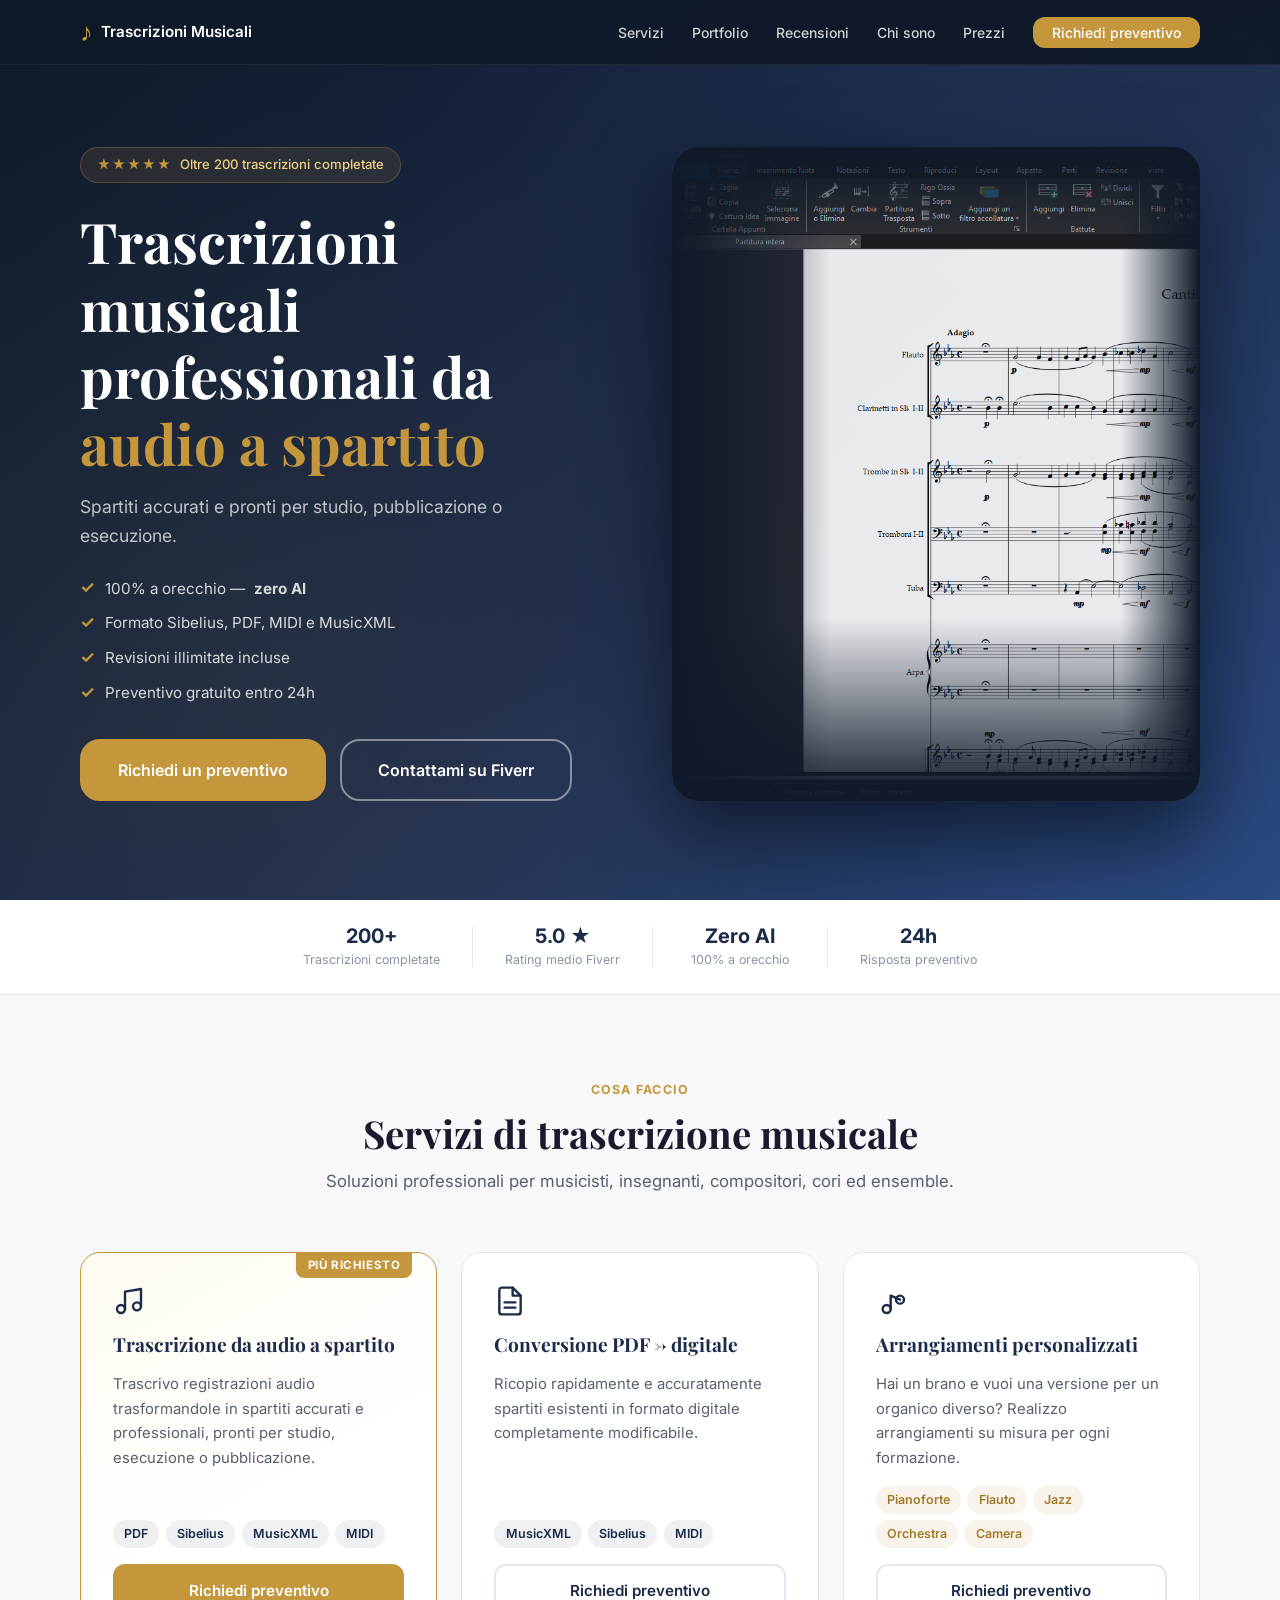
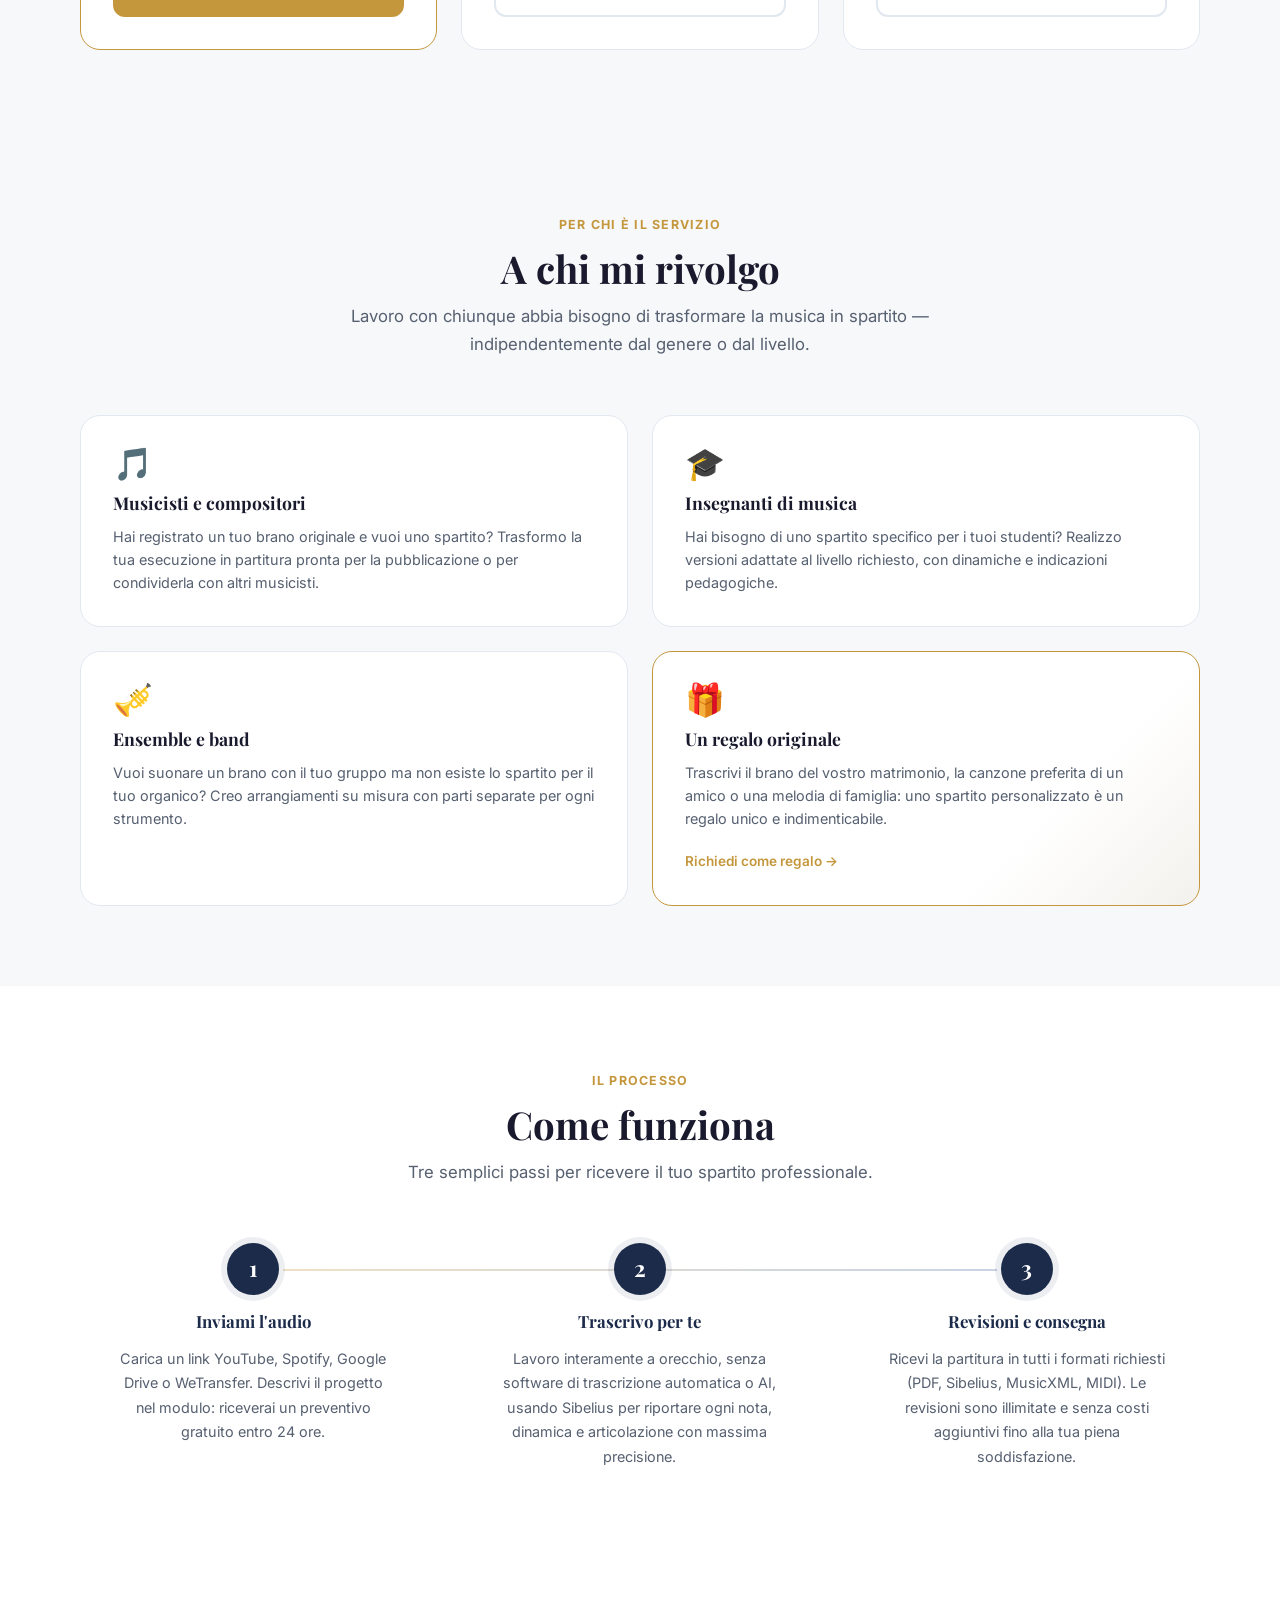
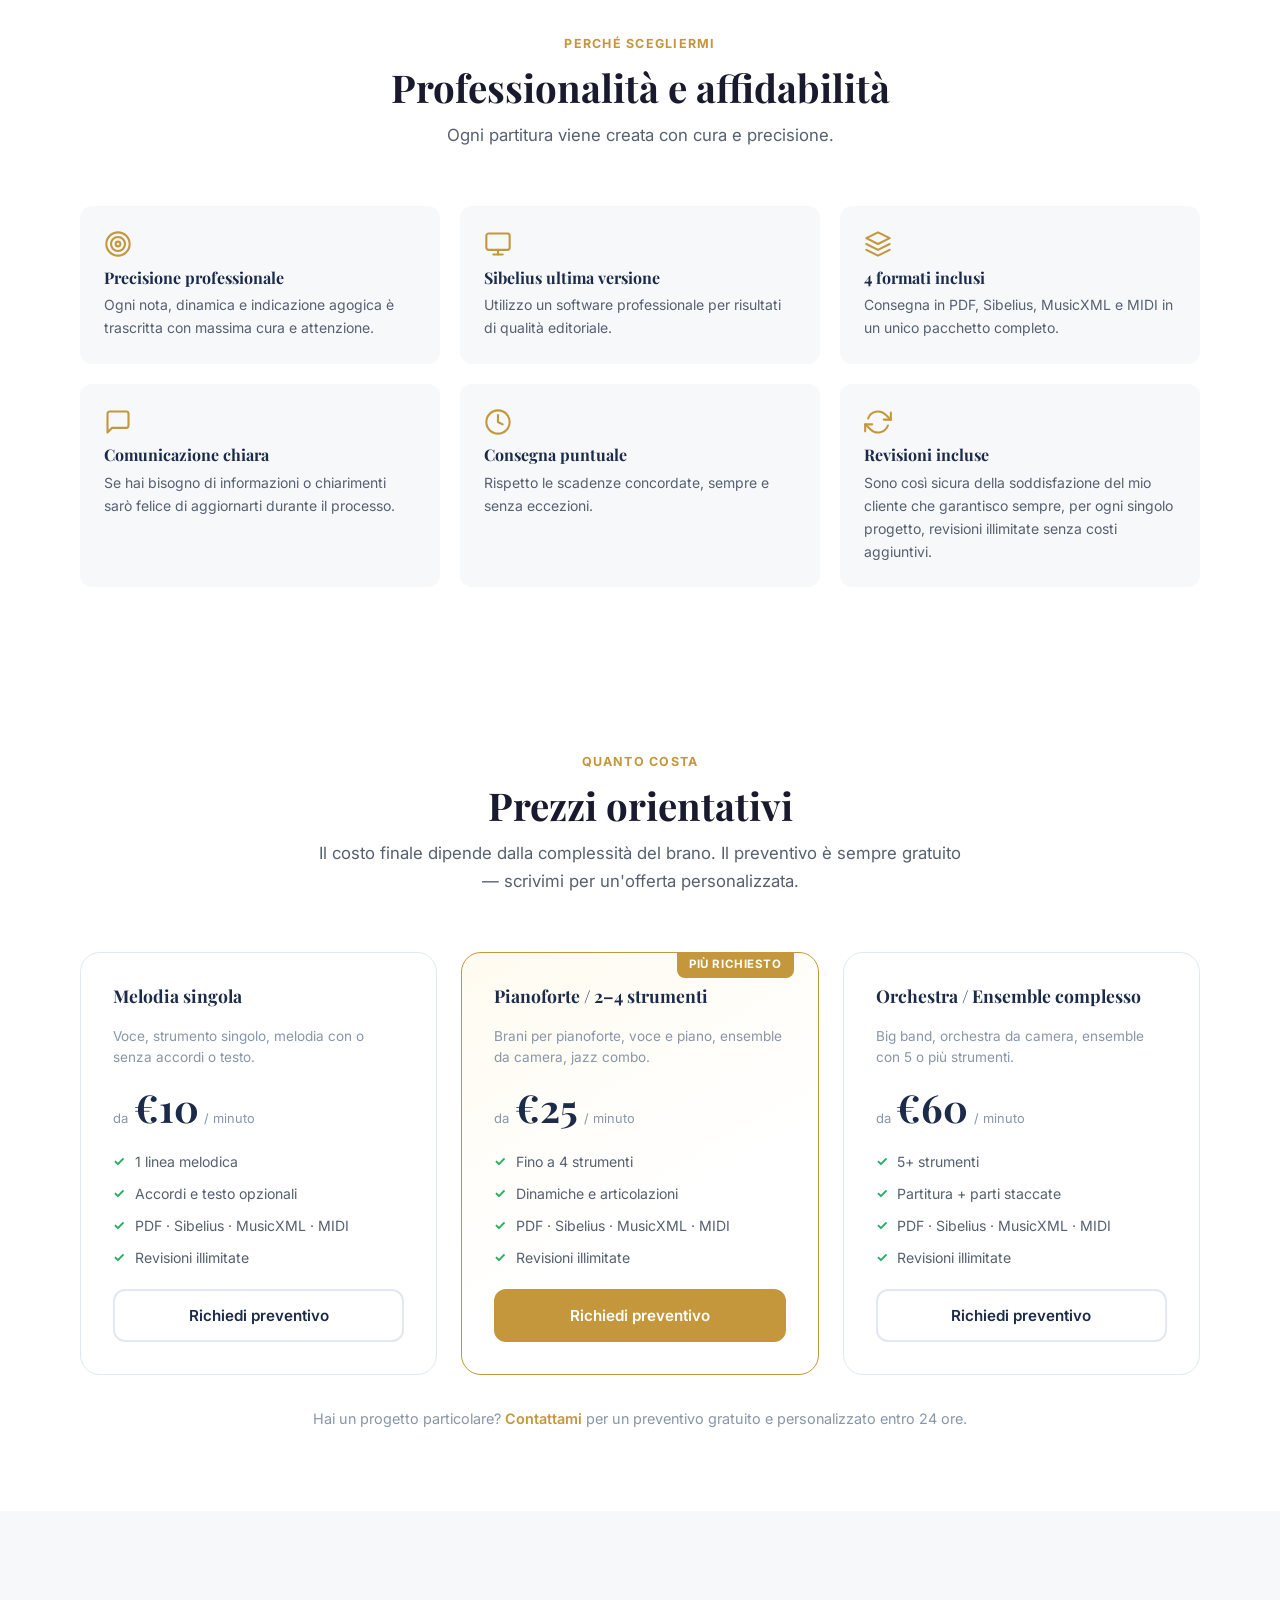
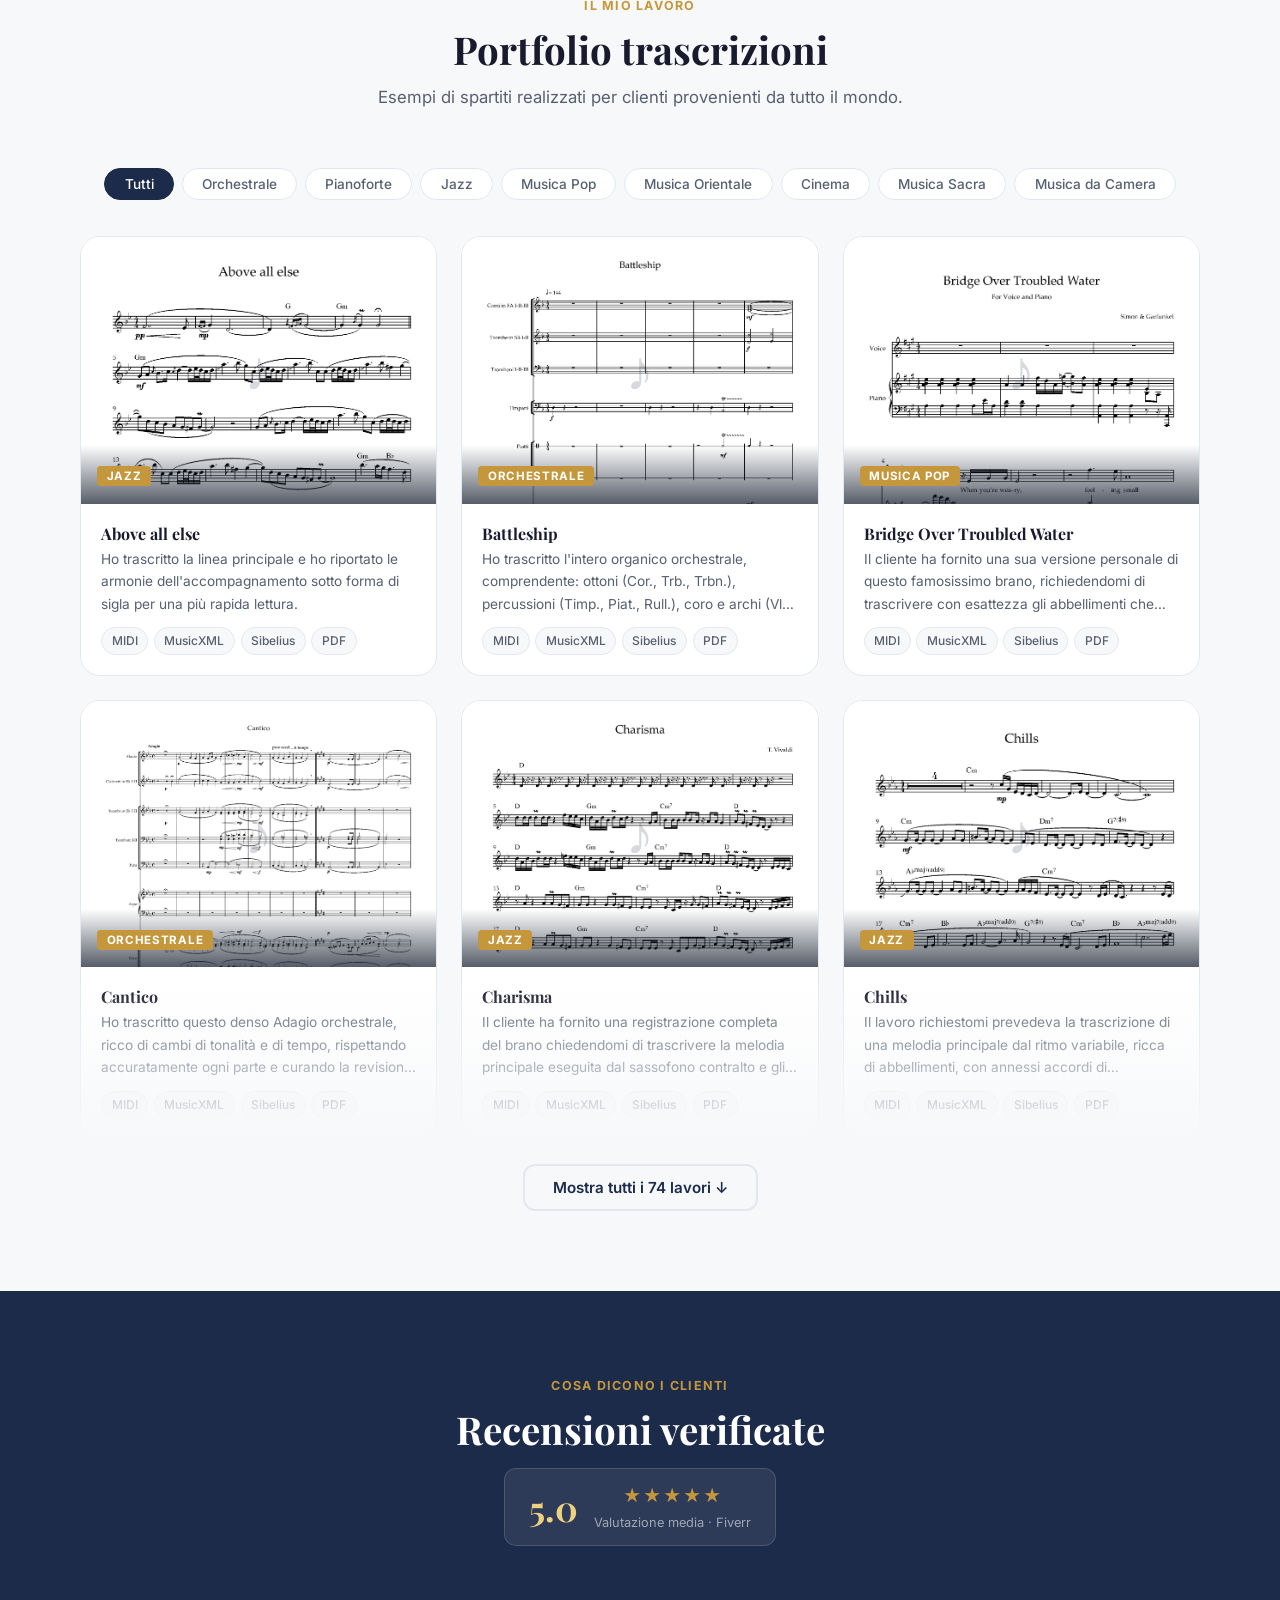
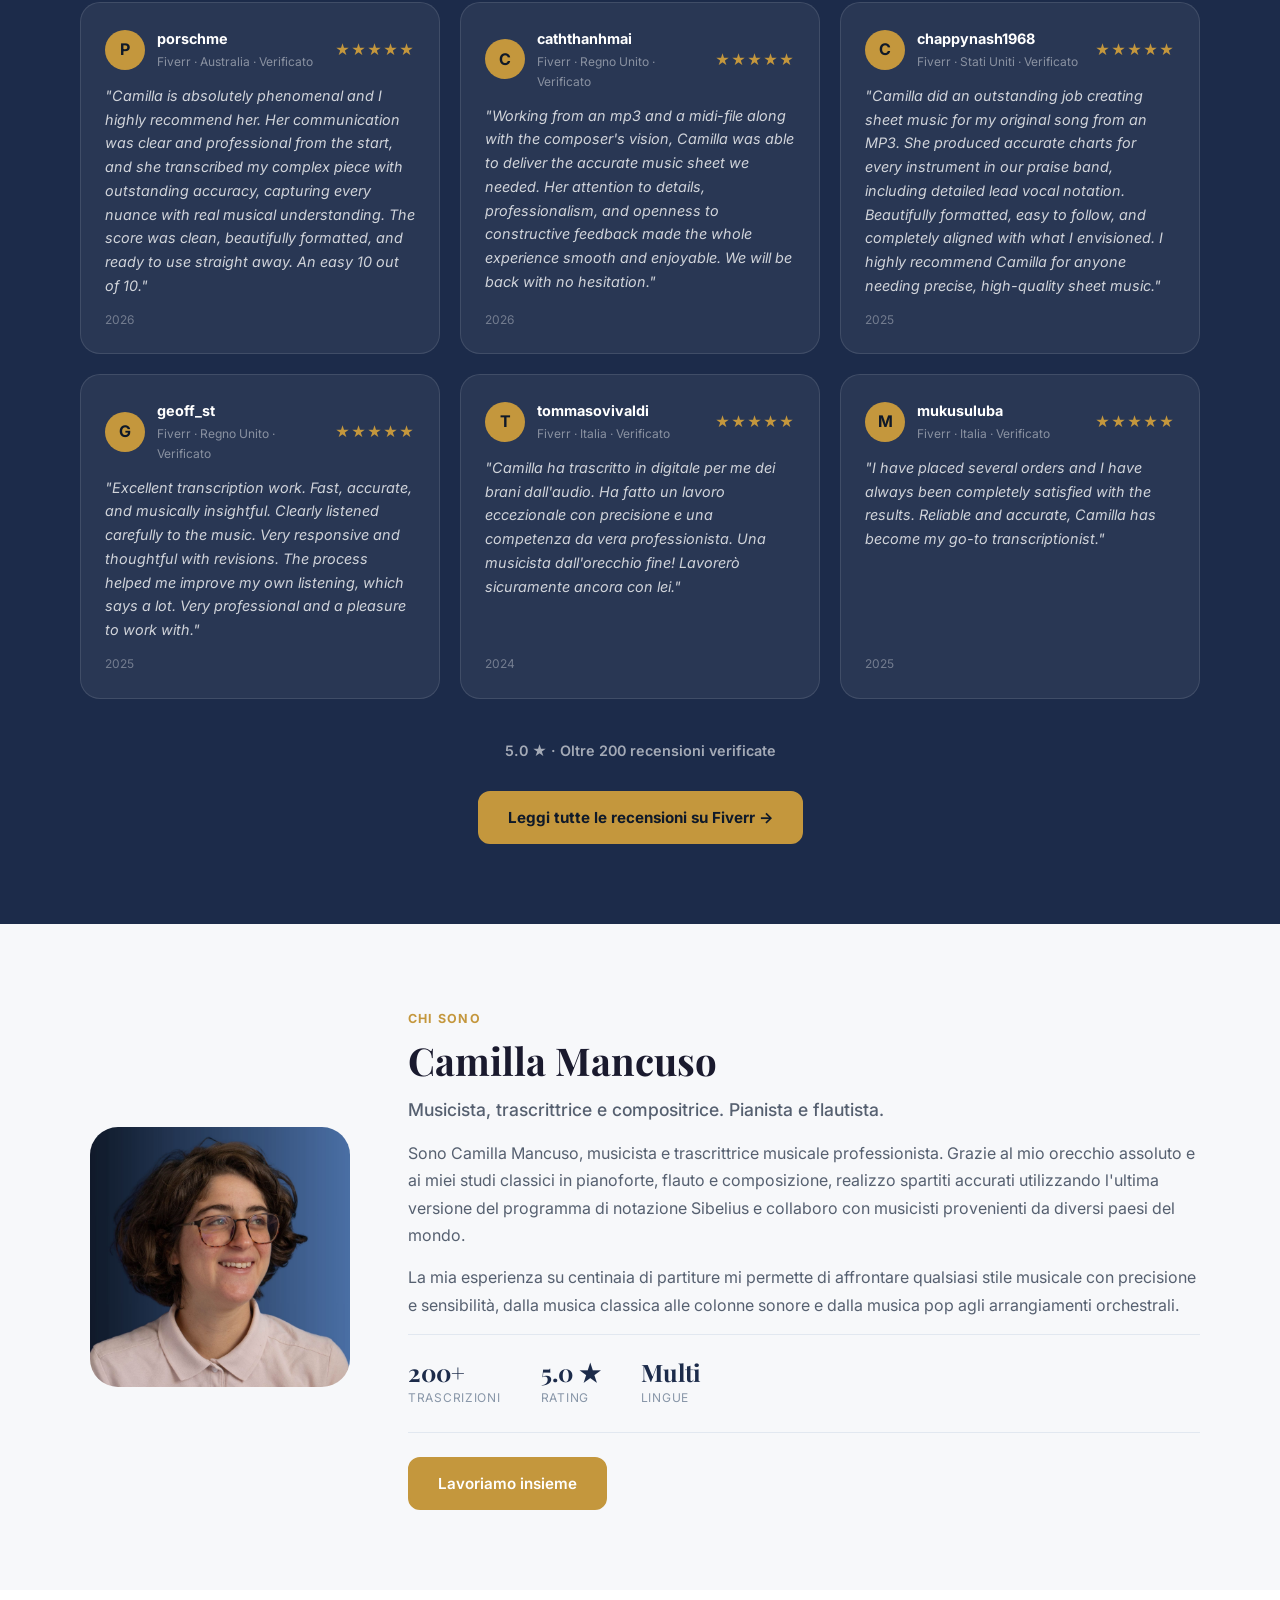
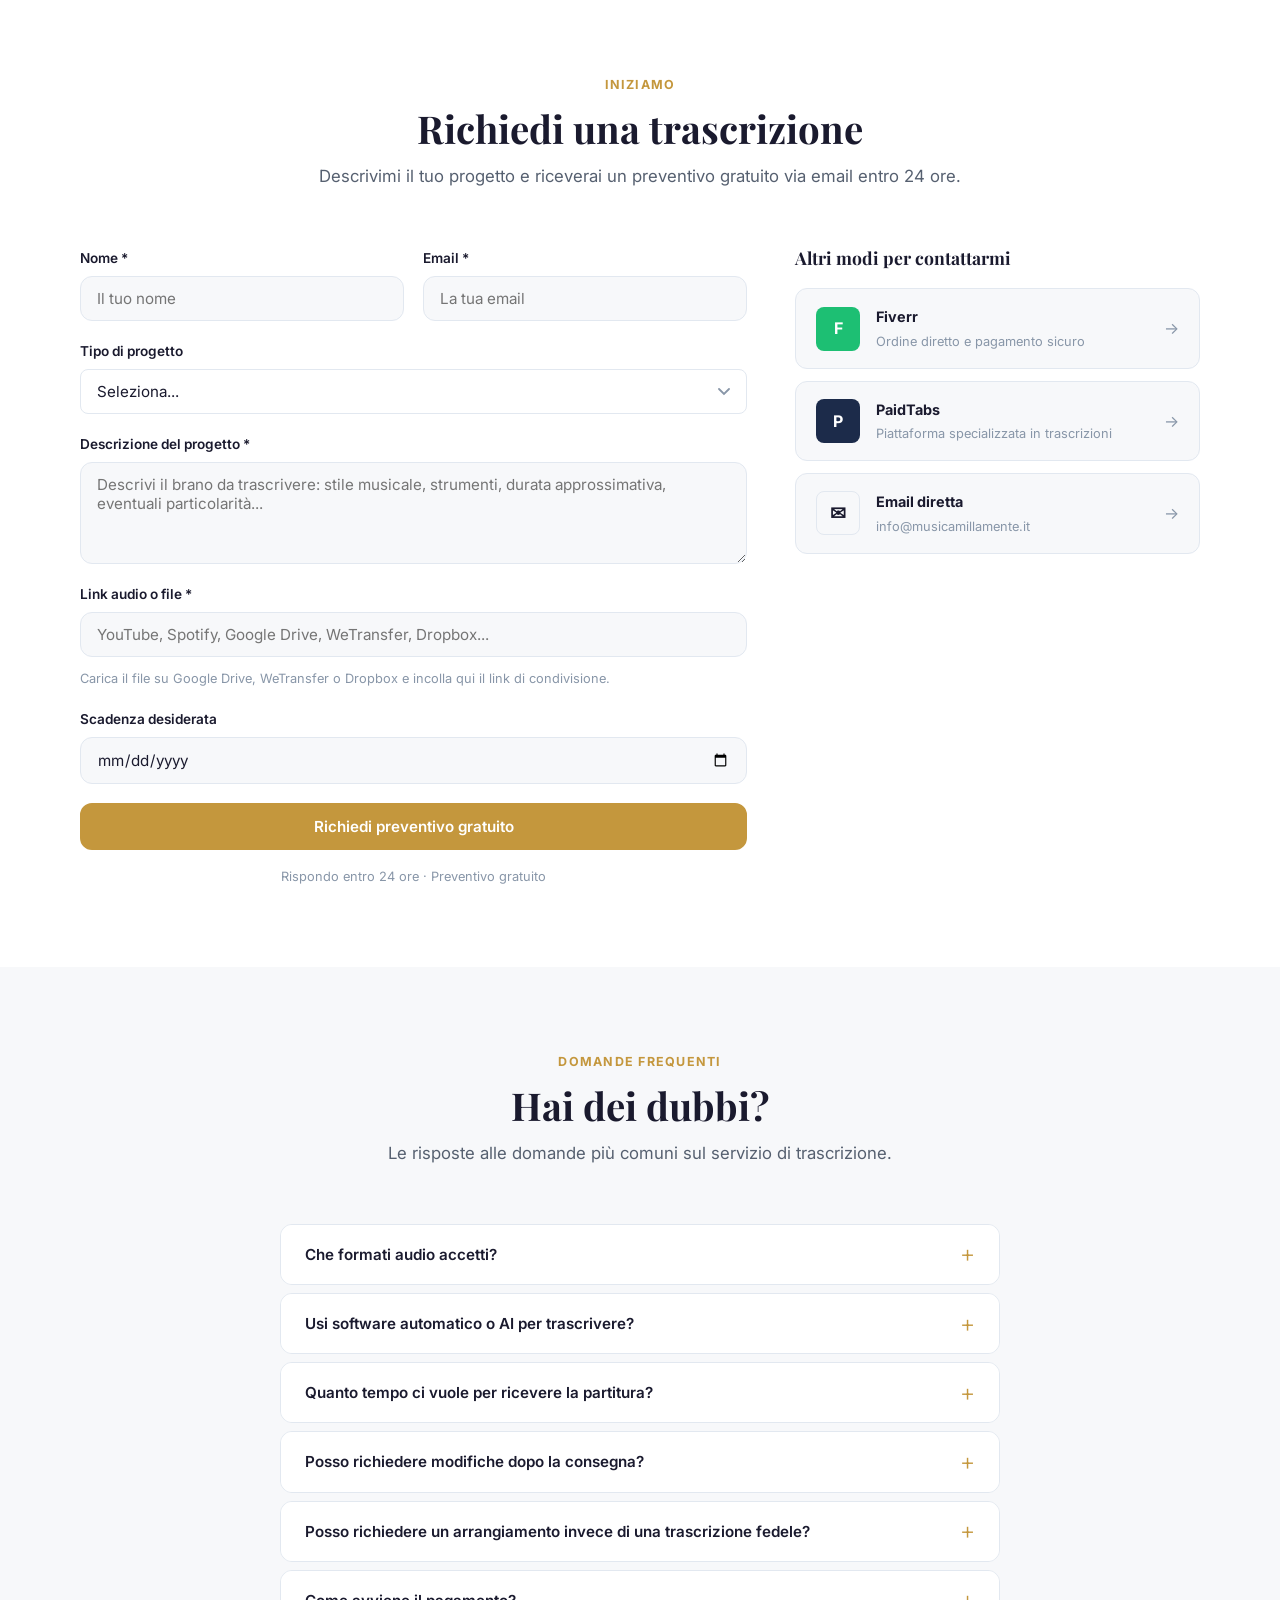
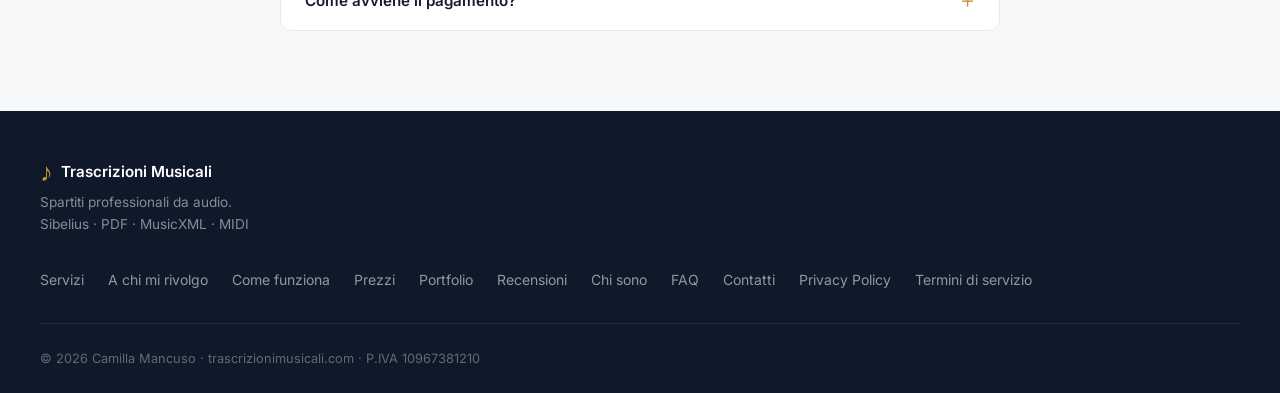
==== index.html @ 2e71454d "Nuove modifiche" ====
<!DOCTYPE html>
<html lang="it">
<head>
  <meta charset="UTF-8">
  <meta name="viewport" content="width=device-width, initial-scale=1.0">
  <meta name="description" content="Trascrizioni musicali professionali da audio a spartito. Spartiti accurati in PDF, Sibelius, MusicXML e MIDI. Preventivo rapido e gratuito — Camilla Mancuso.">
  <meta name="keywords" content="trascrizioni musicali, spartiti professionali, audio spartito, Sibelius, MusicXML, MIDI, arrangiamenti musicali, trascrizione orchestra">
  <meta property="og:title" content="Trascrizioni Musicali Professionali | Camilla Mancuso">
  <meta property="og:description" content="Da audio a spartito professionale. PDF, Sibelius, MusicXML, MIDI. Preventivo gratuito in 24h.">
  <meta property="og:type" content="website">
  <meta property="og:url" content="https://trascrizionimusicali.com">
  <meta property="og:image" content="https://trascrizionimusicali.com/assets/images/camilla.jpeg">
  <meta property="og:image:width" content="800">
  <meta property="og:image:height" content="800">
  <title>Trascrizioni Musicali Professionali | Camilla Mancuso</title>
  <link rel="icon" href="favicon.svg" type="image/svg+xml">

  <!-- Fonts -->
  <link rel="preconnect" href="https://fonts.googleapis.com">
  <link rel="preconnect" href="https://fonts.gstatic.com" crossorigin>
  <link href="https://fonts.googleapis.com/css2?family=Playfair+Display:wght@600;700&family=Inter:wght@400;500;600&display=swap" rel="stylesheet">

  <link rel="stylesheet" href="css/style.css">
  <script type="application/ld+json">
  {
    "@context": "https://schema.org",
    "@type": "ProfessionalService",
    "name": "Trascrizioni Musicali Professionali – Camilla Mancuso",
    "url": "https://trascrizionimusicali.com",
    "description": "Trascrizioni musicali professionali da audio a spartito. Spartiti accurati in PDF, Sibelius, MusicXML e MIDI. Preventivo gratuito entro 24h.",
    "provider": {
      "@type": "Person",
      "name": "Camilla Mancuso",
      "email": "info@musicamillamente.it",
      "jobTitle": "Trascrittrice e arranggiatrice musicale"
    },
    "serviceType": "Trascrizione musicale",
    "areaServed": "Worldwide",
    "aggregateRating": {
      "@type": "AggregateRating",
      "ratingValue": "5.0",
      "bestRating": "5",
      "reviewCount": "200"
    },
    "sameAs": [
      "https://it.fiverr.com/camillamancuso",
      "https://paidtabs.com/camillamancuso"
    ]
  }
  </script>
</head>
<body>

  <!-- ===== NAVIGATION ===== -->
  <nav class="nav" id="nav">
    <div class="container nav__inner">
      <a href="#home" class="nav__logo">
        <span class="logo-mark">♪</span>
        <span>Trascrizioni Musicali</span>
      </a>
      <button class="nav__toggle" id="navToggle" aria-label="Apri menu">
        <span></span><span></span><span></span>
      </button>
      <ul class="nav__links" id="navLinks">
        <li><a href="#servizi">Servizi</a></li>
        <li><a href="#portfolio">Portfolio</a></li>
        <li><a href="#recensioni">Recensioni</a></li>
        <li><a href="#chi-sono">Chi sono</a></li>
        <li><a href="#prezzi">Prezzi</a></li>
        <li><a href="#contatto" class="nav__cta-link">Richiedi preventivo</a></li>
      </ul>
    </div>
  </nav>

  <!-- ===== HERO ===== -->
  <section class="hero" id="home">
    <div class="container hero__inner">
      <div class="hero__content">
        <div class="hero__badge">
          <span class="stars-inline">★★★★★</span>
          Oltre 200 trascrizioni completate
        </div>
        <h1 class="hero__title">
          Trascrizioni musicali<br>professionali da<br>
          <span class="text-accent">audio a spartito</span>
        </h1>
        <p class="hero__sub">
          Spartiti accurati e pronti per studio, pubblicazione o esecuzione.
        </p>
        <ul class="hero__checks">
          <li><span class="check-icon">✓</span> 100% a orecchio — <strong>zero AI</strong></li>
          <li><span class="check-icon">✓</span> Formato Sibelius, PDF, MIDI e MusicXML</li>
          <li><span class="check-icon">✓</span> Revisioni illimitate incluse</li>
          <li><span class="check-icon">✓</span> Preventivo gratuito entro 24h</li>
        </ul>
        <div class="hero__ctas">
          <a href="#contatto" class="btn btn-primary btn-lg">Richiedi un preventivo</a>
          <a href="https://it.fiverr.com/camillamancuso" target="_blank" rel="noopener noreferrer" class="btn btn-outline btn-lg">
            Contattami su Fiverr
          </a>
        </div>
      </div>

      <div class="hero__visual" aria-hidden="true">
        <div class="hero__score-img">
          <img src="assets/images/hero-score.png" alt="">
        </div>
      </div>
    </div>
  </section>

  <!-- ===== TRUST BAR ===== -->
  <div class="trust-bar">
    <div class="container trust-bar__inner">
      <div class="trust-item">
        <strong>200+</strong>
        <span>Trascrizioni completate</span>
      </div>
      <div class="trust-sep"></div>
      <div class="trust-item">
        <strong>5.0 ★</strong>
        <span>Rating medio Fiverr</span>
      </div>
      <div class="trust-sep"></div>
      <div class="trust-item">
        <strong>Zero AI</strong>
        <span>100% a orecchio</span>
      </div>
      <div class="trust-sep"></div>
      <div class="trust-item">
        <strong>24h</strong>
        <span>Risposta preventivo</span>
      </div>
    </div>
  </div>

  <!-- ===== SERVIZI ===== -->
  <section class="section" id="servizi">
    <div class="container">
      <div class="section-header">
        <span class="section-label">Cosa faccio</span>
        <h2>Servizi di trascrizione musicale</h2>
        <p>Soluzioni professionali per musicisti, insegnanti, compositori, cori ed ensemble.</p>
      </div>

      <div class="services-grid">

        <div class="service-card service-card--featured">
          <div class="service-badge">Più richiesto</div>
          <div class="service-icon"><svg viewBox="0 0 24 24" fill="none" stroke="currentColor" stroke-width="1.8" stroke-linecap="round" stroke-linejoin="round" aria-hidden="true"><path d="M9 18V5l12-2v13"/><circle cx="6" cy="18" r="3"/><circle cx="18" cy="16" r="3"/></svg></div>
          <h3>Trascrizione da audio a spartito</h3>
          <p>Trascrivo registrazioni audio trasformandole in spartiti accurati e professionali, pronti per studio, esecuzione o pubblicazione.</p>
          <div class="service-formats">
            <span>PDF</span><span>Sibelius</span><span>MusicXML</span><span>MIDI</span>
          </div>
          <a href="#contatto" class="btn btn-primary">Richiedi preventivo</a>
        </div>

        <div class="service-card">
          <div class="service-icon"><svg viewBox="0 0 24 24" fill="none" stroke="currentColor" stroke-width="1.8" stroke-linecap="round" stroke-linejoin="round" aria-hidden="true"><path d="M14 2H6a2 2 0 0 0-2 2v16a2 2 0 0 0 2 2h12a2 2 0 0 0 2-2V8z"/><polyline points="14 2 14 8 20 8"/><line x1="16" y1="13" x2="8" y2="13"/><line x1="16" y1="17" x2="8" y2="17"/></svg></div>
          <h3>Conversione PDF → digitale</h3>
          <p>Ricopio rapidamente e accuratamente spartiti esistenti in formato digitale completamente modificabile.</p>
          <div class="service-formats">
            <span>MusicXML</span><span>Sibelius</span><span>MIDI</span>
          </div>
          <a href="#contatto" class="btn btn-secondary">Richiedi preventivo</a>
        </div>

        <div class="service-card">
          <div class="service-icon"><svg viewBox="0 0 24 24" fill="none" stroke="currentColor" stroke-width="1.8" stroke-linecap="round" stroke-linejoin="round" aria-hidden="true"><circle cx="8" cy="18" r="3"/><path d="M11 18V8l7 3"/><circle cx="18" cy="11" r="3"/></svg></div>
          <h3>Arrangiamenti personalizzati</h3>
          <p>Hai un brano e vuoi una versione per un organico diverso? Realizzo arrangiamenti su misura per ogni formazione.</p>
          <div class="service-tags">
            <span>Pianoforte</span><span>Flauto</span><span>Jazz</span>
            <span>Orchestra</span><span>Camera</span>
          </div>
          <a href="#contatto" class="btn btn-secondary">Richiedi preventivo</a>
        </div>

      </div>
    </div>
  </section>

  <!-- ===== A CHI MI RIVOLGO ===== -->
  <section class="section" id="chi-mi-rivolgo">
    <div class="container">
      <div class="section-header">
        <span class="section-label">Per chi è il servizio</span>
        <h2>A chi mi rivolgo</h2>
        <p>Lavoro con chiunque abbia bisogno di trasformare la musica in spartito — indipendentemente dal genere o dal livello.</p>
      </div>
      <div class="audience-grid">

        <div class="audience-card">
          <div class="audience-icon">🎵</div>
          <h3>Musicisti e compositori</h3>
          <p>Hai registrato un tuo brano originale e vuoi uno spartito? Trasformo la tua esecuzione in partitura pronta per la pubblicazione o per condividerla con altri musicisti.</p>
        </div>

        <div class="audience-card">
          <div class="audience-icon">🎓</div>
          <h3>Insegnanti di musica</h3>
          <p>Hai bisogno di uno spartito specifico per i tuoi studenti? Realizzo versioni adattate al livello richiesto, con dinamiche e indicazioni pedagogiche.</p>
        </div>

        <div class="audience-card">
          <div class="audience-icon">🎺</div>
          <h3>Ensemble e band</h3>
          <p>Vuoi suonare un brano con il tuo gruppo ma non esiste lo spartito per il tuo organico? Creo arrangiamenti su misura con parti separate per ogni strumento.</p>
        </div>

        <div class="audience-card audience-card--gift">
          <div class="audience-icon">🎁</div>
          <h3>Un regalo originale</h3>
          <p>Trascrivi il brano del vostro matrimonio, la canzone preferita di un amico o una melodia di famiglia: uno spartito personalizzato è un regalo unico e indimenticabile.</p>
          <a href="#contatto" class="audience-cta">Richiedi come regalo →</a>
        </div>

      </div>
    </div>
  </section>

  <!-- ===== COME FUNZIONA ===== -->
  <section class="section section-alt" id="come-funziona">
    <div class="container">
      <div class="section-header">
        <span class="section-label">Il processo</span>
        <h2>Come funziona</h2>
        <p>Tre semplici passi per ricevere il tuo spartito professionale.</p>
      </div>
      <div class="steps-grid">

        <div class="step-item">
          <div class="step-number">1</div>
          <h3>Inviami l'audio</h3>
          <p>Carica un link YouTube, Spotify, Google Drive o WeTransfer. Descrivi il progetto nel modulo: riceverai un preventivo gratuito entro 24 ore.</p>
        </div>

        <div class="step-item">
          <div class="step-number">2</div>
          <h3>Trascrivo per te</h3>
          <p>Lavoro interamente a orecchio, senza software di trascrizione automatica o AI, usando Sibelius per riportare ogni nota, dinamica e articolazione con massima precisione.</p>
        </div>

        <div class="step-item">
          <div class="step-number">3</div>
          <h3>Revisioni e consegna</h3>
          <p>Ricevi la partitura in tutti i formati richiesti (PDF, Sibelius, MusicXML, MIDI). Le revisioni sono illimitate e senza costi aggiuntivi fino alla tua piena soddisfazione.</p>
        </div>

      </div>
    </div>
  </section>

  <!-- ===== PERCHÉ SCEGLIERMI ===== -->
  <section class="section section-alt" id="perche">
    <div class="container">
      <div class="section-header">
        <span class="section-label">Perché scegliermi</span>
        <h2>Professionalità e affidabilità</h2>
        <p>Ogni partitura viene creata con cura e precisione.</p>
      </div>
      <div class="why-grid">
        <div class="why-item">
          <div class="why-icon"><svg viewBox="0 0 24 24" fill="none" stroke="currentColor" stroke-width="1.8" stroke-linecap="round" aria-hidden="true"><circle cx="12" cy="12" r="10"/><circle cx="12" cy="12" r="6"/><circle cx="12" cy="12" r="2"/></svg></div>
          <h4>Precisione professionale</h4>
          <p>Ogni nota, dinamica e indicazione agogica è trascritta con massima cura e attenzione.</p>
        </div>
        <div class="why-item">
          <div class="why-icon"><svg viewBox="0 0 24 24" fill="none" stroke="currentColor" stroke-width="1.8" stroke-linecap="round" stroke-linejoin="round" aria-hidden="true"><rect x="2" y="3" width="20" height="14" rx="2"/><line x1="8" y1="21" x2="16" y2="21"/><line x1="12" y1="17" x2="12" y2="21"/></svg></div>
          <h4>Sibelius ultima versione</h4>
          <p>Utilizzo un software professionale per risultati di qualità editoriale.</p>
        </div>
        <div class="why-item">
          <div class="why-icon"><svg viewBox="0 0 24 24" fill="none" stroke="currentColor" stroke-width="1.8" stroke-linecap="round" stroke-linejoin="round" aria-hidden="true"><polygon points="12 2 2 7 12 12 22 7 12 2"/><polyline points="2 17 12 22 22 17"/><polyline points="2 12 12 17 22 12"/></svg></div>
          <h4>4 formati inclusi</h4>
          <p>Consegna in PDF, Sibelius, MusicXML e MIDI in un unico pacchetto completo.</p>
        </div>
        <div class="why-item">
          <div class="why-icon"><svg viewBox="0 0 24 24" fill="none" stroke="currentColor" stroke-width="1.8" stroke-linecap="round" stroke-linejoin="round" aria-hidden="true"><path d="M21 15a2 2 0 0 1-2 2H7l-4 4V5a2 2 0 0 1 2-2h14a2 2 0 0 1 2 2z"/></svg></div>
          <h4>Comunicazione chiara</h4>
          <p>Se hai bisogno di informazioni o chiarimenti sarò felice di aggiornarti durante il processo.</p>
        </div>
        <div class="why-item">
          <div class="why-icon"><svg viewBox="0 0 24 24" fill="none" stroke="currentColor" stroke-width="1.8" stroke-linecap="round" aria-hidden="true"><circle cx="12" cy="12" r="10"/><polyline points="12 6 12 12 16 14"/></svg></div>
          <h4>Consegna puntuale</h4>
          <p>Rispetto le scadenze concordate, sempre e senza eccezioni.</p>
        </div>
        <div class="why-item">
          <div class="why-icon"><svg viewBox="0 0 24 24" fill="none" stroke="currentColor" stroke-width="1.8" stroke-linecap="round" stroke-linejoin="round" aria-hidden="true"><polyline points="23 4 23 10 17 10"/><polyline points="1 20 1 14 7 14"/><path d="M3.51 9a9 9 0 0 1 14.85-3.36L23 10M1 14l4.64 4.36A9 9 0 0 0 20.49 15"/></svg></div>
          <h4>Revisioni incluse</h4>
          <p>Sono così sicura della soddisfazione del mio cliente che garantisco sempre, per ogni singolo progetto, revisioni illimitate senza costi aggiuntivi.</p>
        </div>
      </div>
    </div>
  </section>

  <!-- ===== PREZZI ===== -->
  <section class="section section-alt" id="prezzi">
    <div class="container">
      <div class="section-header">
        <span class="section-label">Quanto costa</span>
        <h2>Prezzi orientativi</h2>
        <p>Il costo finale dipende dalla complessità del brano. Il preventivo è sempre gratuito — scrivimi per un'offerta personalizzata.</p>
      </div>
      <div class="pricing-grid">

        <div class="pricing-card">
          <h3>Melodia singola</h3>
          <p class="pricing-desc">Voce, strumento singolo, melodia con o senza accordi o testo.</p>
          <div class="pricing-price">
            <span class="price-from">da</span>
            <span class="price-amount">€10</span>
            <span class="price-note">/ minuto</span>
          </div>
          <ul class="pricing-features">
            <li>1 linea melodica</li>
            <li>Accordi e testo opzionali</li>
            <li>PDF · Sibelius · MusicXML · MIDI</li>
            <li>Revisioni illimitate</li>
          </ul>
          <a href="#contatto" class="btn btn-secondary">Richiedi preventivo</a>
        </div>

        <div class="pricing-card pricing-card--featured">
          <div class="pricing-badge">Più richiesto</div>
          <h3>Pianoforte / 2–4 strumenti</h3>
          <p class="pricing-desc">Brani per pianoforte, voce e piano, ensemble da camera, jazz combo.</p>
          <div class="pricing-price">
            <span class="price-from">da</span>
            <span class="price-amount">€25</span>
            <span class="price-note">/ minuto</span>
          </div>
          <ul class="pricing-features">
            <li>Fino a 4 strumenti</li>
            <li>Dinamiche e articolazioni</li>
            <li>PDF · Sibelius · MusicXML · MIDI</li>
            <li>Revisioni illimitate</li>
          </ul>
          <a href="#contatto" class="btn btn-primary">Richiedi preventivo</a>
        </div>

        <div class="pricing-card">
          <h3>Orchestra / Ensemble complesso</h3>
          <p class="pricing-desc">Big band, orchestra da camera, ensemble con 5 o più strumenti.</p>
          <div class="pricing-price">
            <span class="price-from">da</span>
            <span class="price-amount">€60</span>
            <span class="price-note">/ minuto</span>
          </div>
          <ul class="pricing-features">
            <li>5+ strumenti</li>
            <li>Partitura + parti staccate</li>
            <li>PDF · Sibelius · MusicXML · MIDI</li>
            <li>Revisioni illimitate</li>
          </ul>
          <a href="#contatto" class="btn btn-secondary">Richiedi preventivo</a>
        </div>

      </div>
      <p class="pricing-note">Hai un progetto particolare? <a href="#contatto">Contattami</a> per un preventivo gratuito e personalizzato entro 24 ore.</p>
    </div>
  </section>

  <!-- ===== PORTFOLIO ===== -->
  <section class="section" id="portfolio">
    <div class="container">
      <div class="section-header">
        <span class="section-label">Il mio lavoro</span>
        <h2>Portfolio trascrizioni</h2>
        <p>Esempi di spartiti realizzati per clienti provenienti da tutto il mondo.</p>
      </div>

      <div class="portfolio-filters">
        <button class="filter-btn active" data-filter="all">Tutti</button>
        <button class="filter-btn" data-filter="orchestra">Orchestrale</button>
        <button class="filter-btn" data-filter="piano">Pianoforte</button>
        <button class="filter-btn" data-filter="ensemble">Jazz</button>
        <button class="filter-btn" data-filter="pop">Musica Pop</button>
        <button class="filter-btn" data-filter="orientale">Musica Orientale</button>
        <button class="filter-btn" data-filter="cinema">Cinema</button>
        <button class="filter-btn" data-filter="sacra">Musica Sacra</button>
        <button class="filter-btn" data-filter="camera">Musica da Camera</button>
      </div>

      <div class="portfolio-container">
        <div class="portfolio-grid" id="portfolioGrid">

        <article class="portfolio-item" data-category="ensemble">
          <div class="portfolio-img">
            <img src="assets/images/portfolio/Above all else.jazz.png" alt="Above all else" loading="lazy">
            <div class="portfolio-overlay"><span class="portfolio-type">Jazz</span></div>
          </div>
          <div class="portfolio-info">
            <h4>Above all else</h4>
            <p>Ho trascritto la linea principale e ho riportato le armonie dell'accompagnamento sotto forma di sigla per una più rapida lettura.</p>
            <div class="portfolio-tags"><span>MIDI</span><span>MusicXML</span><span>Sibelius</span><span>PDF</span></div>
          </div>
        </article>

        <article class="portfolio-item" data-category="orchestra">
          <div class="portfolio-img">
            <img src="assets/images/portfolio/Battleship.orchestra.png" alt="Battleship" loading="lazy">
            <div class="portfolio-overlay"><span class="portfolio-type">Orchestrale</span></div>
          </div>
          <div class="portfolio-info">
            <h4>Battleship</h4>
            <p>Ho trascritto l'intero organico orchestrale, comprendente: ottoni (Cor., Trb., Trbn.), percussioni (Timp., Piat., Rull.), coro e archi (Vl.I, Vl.II, Vla., Vc., Cb).</p>
            <div class="portfolio-tags"><span>MIDI</span><span>MusicXML</span><span>Sibelius</span><span>PDF</span></div>
          </div>
        </article>

        <article class="portfolio-item" data-category="pop">
          <div class="portfolio-img">
            <img src="assets/images/portfolio/Bridge Over Troubled Water.musica_pop.png" alt="Bridge Over Troubled Water" loading="lazy">
            <div class="portfolio-overlay"><span class="portfolio-type">Musica Pop</span></div>
          </div>
          <div class="portfolio-info">
            <h4>Bridge Over Troubled Water</h4>
            <p>Il cliente ha fornito una sua versione personale di questo famosissimo brano, richiedendomi di trascrivere con esattezza gli abbellimenti che effettuava con la voce e la parte di pianoforte che lo accompagnava.</p>
            <div class="portfolio-tags"><span>MIDI</span><span>MusicXML</span><span>Sibelius</span><span>PDF</span></div>
          </div>
        </article>

        <article class="portfolio-item" data-category="orchestra">
          <div class="portfolio-img">
            <img src="assets/images/portfolio/Cantico.orchestra.png" alt="Cantico" loading="lazy">
            <div class="portfolio-overlay"><span class="portfolio-type">Orchestrale</span></div>
          </div>
          <div class="portfolio-info">
            <h4>Cantico</h4>
            <p>Ho trascritto questo denso Adagio orchestrale, ricco di cambi di tonalità e di tempo, rispettando accuratamente ogni parte e curando la revisione finale del lavoro con l'aggiunta di dinamiche e segni di espressione.</p>
            <div class="portfolio-tags"><span>MIDI</span><span>MusicXML</span><span>Sibelius</span><span>PDF</span></div>
          </div>
        </article>

        <article class="portfolio-item" data-category="ensemble">
          <div class="portfolio-img">
            <img src="assets/images/portfolio/Charisma.jazz.png" alt="Charisma" loading="lazy">
            <div class="portfolio-overlay"><span class="portfolio-type">Jazz</span></div>
          </div>
          <div class="portfolio-info">
            <h4>Charisma</h4>
            <p>Il cliente ha fornito una registrazione completa del brano chiedendomi di trascrivere la melodia principale eseguita dal sassofono contralto e gli accordi.</p>
            <div class="portfolio-tags"><span>MIDI</span><span>MusicXML</span><span>Sibelius</span><span>PDF</span></div>
          </div>
        </article>

        <article class="portfolio-item" data-category="ensemble">
          <div class="portfolio-img">
            <img src="assets/images/portfolio/Chills.jazz.png" alt="Chills" loading="lazy">
            <div class="portfolio-overlay"><span class="portfolio-type">Jazz</span></div>
          </div>
          <div class="portfolio-info">
            <h4>Chills</h4>
            <p>Il lavoro richiestomi prevedeva la trascrizione di una melodia principale dal ritmo variabile, ricca di abbellimenti, con annessi accordi di accompagnamento, compresi di tutte le estensioni.</p>
            <div class="portfolio-tags"><span>MIDI</span><span>MusicXML</span><span>Sibelius</span><span>PDF</span></div>
          </div>
        </article>

        <article class="portfolio-item" data-category="piano">
          <div class="portfolio-img">
            <img src="assets/images/portfolio/City on Water.pianoforte.png" alt="City on Water" loading="lazy">
            <div class="portfolio-overlay"><span class="portfolio-type">Pianoforte</span></div>
          </div>
          <div class="portfolio-info">
            <h4>City on Water</h4>
            <p>Questo progetto ha previsto la trascrizione di un lungo brano pianistico, della durata di oltre dieci minuti. Ciò ha permesso l'estrapolazione del file MIDI e della realizzazione di una simulazione realistica di una registrazione di qualità tramite l'utilizzo del software Ableton Live 12 Suite.</p>
            <div class="portfolio-tags"><span>MIDI</span><span>MusicXML</span><span>Sibelius</span><span>PDF</span></div>
          </div>
        </article>

        <article class="portfolio-item" data-category="camera">
          <div class="portfolio-img">
            <img src="assets/images/portfolio/Cuore Di Mama.musica_da_camera.png" alt="Cuore Di Mama" loading="lazy">
            <div class="portfolio-overlay"><span class="portfolio-type">Musica da Camera</span></div>
          </div>
          <div class="portfolio-info">
            <h4>Cuore Di Mama</h4>
            <p>Partendo dal video YouTube originale, ho realizzato su richiesta del cliente un accompagnamento pianistico di media difficoltà di questo brano, riportando anche la parte della voce.</p>
            <div class="portfolio-tags"><span>MIDI</span><span>MusicXML</span><span>Sibelius</span><span>PDF</span></div>
          </div>
        </article>

        <article class="portfolio-item" data-category="piano">
          <div class="portfolio-img">
            <img src="assets/images/portfolio/Danube Rush.pianoforte.png" alt="Danube Rush" loading="lazy">
            <div class="portfolio-overlay"><span class="portfolio-type">Pianoforte</span></div>
          </div>
          <div class="portfolio-info">
            <h4>Danube Rush</h4>
            <p>Ho trascritto questo meraviglioso brano pianistico, scritto da Alessandra Toni, la quale mi ha fornito il file WAV della registrazione della sua esecuzione chiedendomi di realizzare una partitura completa e pronta per la stampa.</p>
            <div class="portfolio-tags"><span>MIDI</span><span>MusicXML</span><span>Sibelius</span><span>PDF</span></div>
          </div>
        </article>

        <article class="portfolio-item" data-category="orchestra">
          <div class="portfolio-img">
            <img src="assets/images/portfolio/Delicate Harmony.orchestra.png" alt="Delicate Harmony" loading="lazy">
            <div class="portfolio-overlay"><span class="portfolio-type">Orchestrale</span></div>
          </div>
          <div class="portfolio-info">
            <h4>Delicate Harmony</h4>
            <p>L'Adagio trascritto prevedeva una parte di pianoforte e arpa (riportate sullo stesso rigo come richiesto dal committente), accompagnata da un tappeto sonoro di archi.</p>
            <div class="portfolio-tags"><span>MIDI</span><span>MusicXML</span><span>Sibelius</span><span>PDF</span></div>
          </div>
        </article>

        <article class="portfolio-item" data-category="camera">
          <div class="portfolio-img">
            <img src="assets/images/portfolio/Die Erste Libelle.musica_da_camera.png" alt="Die Erste Libelle" loading="lazy">
            <div class="portfolio-overlay"><span class="portfolio-type">Musica da Camera</span></div>
          </div>
          <div class="portfolio-info">
            <h4>Die Erste Libelle</h4>
            <p>Ho realizzato la partitura completa di questo lied da camera trascrivendo la parte della voce e quella del pianoforte. In seguito, ho aggiunto anche il testo in tedesco, fornitomi dal cliente.</p>
            <div class="portfolio-tags"><span>MIDI</span><span>MusicXML</span><span>Sibelius</span><span>PDF</span></div>
          </div>
        </article>

        <article class="portfolio-item" data-category="pop">
          <div class="portfolio-img">
            <img src="assets/images/portfolio/E io ancora respiro.musica_pop.png" alt="E io ancora respiro" loading="lazy">
            <div class="portfolio-overlay"><span class="portfolio-type">Musica Pop</span></div>
          </div>
          <div class="portfolio-info">
            <h4>E io ancora respiro</h4>
            <p>Questo brano pop è stato creato dal cliente grazie all'utilizzo di un'intelligenza artificiale. Mi è stato poi chiesto di trascrivere la voce e l'accompagnamento esattamente come risultano nel file mp3. L'organico prevedeva: cantante, pianoforte, chitarra elettrica, basso e batteria.</p>
            <div class="portfolio-tags"><span>MIDI</span><span>MusicXML</span><span>Sibelius</span><span>PDF</span></div>
          </div>
        </article>

        <article class="portfolio-item" data-category="piano">
          <div class="portfolio-img">
            <img src="assets/images/portfolio/Edge of the Unknown.pianoforte.png" alt="Edge of the Unknown" loading="lazy">
            <div class="portfolio-overlay"><span class="portfolio-type">Pianoforte</span></div>
          </div>
          <div class="portfolio-info">
            <h4>Edge of the Unknown</h4>
            <p>Ho realizzato la partitura completa di questo brano per pianoforte e piccola orchestra, scritto dal pianista, compositore e produttore Kiann.</p>
            <div class="portfolio-tags"><span>MIDI</span><span>MusicXML</span><span>Sibelius</span><span>PDF</span></div>
          </div>
        </article>

        <article class="portfolio-item" data-category="orchestra">
          <div class="portfolio-img">
            <img src="assets/images/portfolio/Epic Daydream.orchestra.png" alt="Epic Daydream" loading="lazy">
            <div class="portfolio-overlay"><span class="portfolio-type">Orchestrale</span></div>
          </div>
          <div class="portfolio-info">
            <h4>Epic Daydream</h4>
            <p>Il cliente che mi ha commissionato la trascrizione di questo brano orchestrale è sempre rimasto molto soddisfatto dalle partiture che gli ho fornito. Per questo progetto mi è stato chiesto di riportare su Sibelius le parti degli ottoni, del rullante, della voce solista, del coro (senza testo) e di tutti gli archi.</p>
            <div class="portfolio-tags"><span>MIDI</span><span>MusicXML</span><span>Sibelius</span><span>PDF</span></div>
          </div>
        </article>

        <article class="portfolio-item" data-category="camera">
          <div class="portfolio-img">
            <img src="assets/images/portfolio/Fenua Moa.musica_da_camera.png" alt="Fenua Moa" loading="lazy">
            <div class="portfolio-overlay"><span class="portfolio-type">Musica da Camera</span></div>
          </div>
          <div class="portfolio-info">
            <h4>Fenua Moa</h4>
            <p>Partendo dalla canzone originale che si trova su YouTube, ho realizzato un arrangiamento pianistico che riporta la parte della voce, i cori secondari e l'accompagnamento.</p>
            <div class="portfolio-tags"><span>MIDI</span><span>MusicXML</span><span>Sibelius</span><span>PDF</span></div>
          </div>
        </article>

        <article class="portfolio-item" data-category="orchestra">
          <div class="portfolio-img">
            <img src="assets/images/portfolio/Final Game.orchestra.png" alt="Final Game" loading="lazy">
            <div class="portfolio-overlay"><span class="portfolio-type">Orchestrale</span></div>
          </div>
          <div class="portfolio-info">
            <h4>Final Game</h4>
            <p>Ho trascritto questa colonna sonora orchestrale riportando esattamente le parti di ciascuno strumento, come nel riferimento audio. Su richiesta, ho aggiunto dinamiche, articolazioni e segni di espressione.</p>
            <div class="portfolio-tags"><span>MIDI</span><span>MusicXML</span><span>Sibelius</span><span>PDF</span></div>
          </div>
        </article>

        <article class="portfolio-item" data-category="piano">
          <div class="portfolio-img">
            <img src="assets/images/portfolio/Fire Horse .pianoforte.png" alt="Fire Horse" loading="lazy">
            <div class="portfolio-overlay"><span class="portfolio-type">Pianoforte</span></div>
          </div>
          <div class="portfolio-info">
            <h4>Fire Horse</h4>
            <p>Lo spartito mostrato è uno studio per pianoforte, trascritto nota per nota e arricchito dagli accordi scritti sotto forma di sigle, come richiesto dal cliente. Ho annotato accuratamente dinamiche e articolazioni basandomi sull'audio fornito.</p>
            <div class="portfolio-tags"><span>MIDI</span><span>MusicXML</span><span>Sibelius</span><span>PDF</span></div>
          </div>
        </article>

        <article class="portfolio-item" data-category="ensemble">
          <div class="portfolio-img">
            <img src="assets/images/portfolio/From Monday On.jazz.png" alt="From Monday On" loading="lazy">
            <div class="portfolio-overlay"><span class="portfolio-type">Jazz</span></div>
          </div>
          <div class="portfolio-info">
            <h4>From Monday On</h4>
            <p>Per la trascrizione di questo famoso brano di Vince Giordano ho seguito le indicazioni fornitemi dal cliente: «Nelle parti strumentali, riporta in partitura la parte di tromba, in quelle cantate scrivi la melodia della voce e il testo.»</p>
            <div class="portfolio-tags"><span>MIDI</span><span>MusicXML</span><span>Sibelius</span><span>PDF</span></div>
          </div>
        </article>

        <article class="portfolio-item" data-category="piano">
          <div class="portfolio-img">
            <img src="assets/images/portfolio/From Your Hands to Mine.pianoforte.png" alt="From Your Hands to Mine" loading="lazy">
            <div class="portfolio-overlay"><span class="portfolio-type">Pianoforte</span></div>
          </div>
          <div class="portfolio-info">
            <h4>From Your Hands to Mine</h4>
            <p>Il cliente mi ha inviato un file mp3 in cui eseguiva questo Andante per pianoforte. Mi ha richiesto di trascrivere a orecchio quello che aveva suonato, così da preparare uno spartito da poter poi offrire in dono.</p>
            <div class="portfolio-tags"><span>MIDI</span><span>MusicXML</span><span>Sibelius</span><span>PDF</span></div>
          </div>
        </article>

        <article class="portfolio-item" data-category="sacra">
          <div class="portfolio-img">
            <img src="assets/images/portfolio/Gloria e lode a te o Cristo.musica_sacra.png" alt="Gloria e lode a te o Cristo" loading="lazy">
            <div class="portfolio-overlay"><span class="portfolio-type">Musica Sacra</span></div>
          </div>
          <div class="portfolio-info">
            <h4>Gloria e lode a te o Cristo</h4>
            <p>Un prete amante della musica, molto abile a suonare, cantare e comporre ma incapace di utilizzare la notazione musicale moderna per poter far eseguire le sue opere ad altri musicisti, mi ha chiesto di trascrivere alcuni frammenti ed inni ad orecchio, usando come riferimento delle sue registrazioni.</p>
            <div class="portfolio-tags"><span>MIDI</span><span>MusicXML</span><span>Sibelius</span><span>PDF</span></div>
          </div>
        </article>

        <article class="portfolio-item" data-category="pop">
          <div class="portfolio-img">
            <img src="assets/images/portfolio/Glowing in the dark.musica_pop.png" alt="Glowing in the dark" loading="lazy">
            <div class="portfolio-overlay"><span class="portfolio-type">Musica Pop</span></div>
          </div>
          <div class="portfolio-info">
            <h4>Glowing in the dark</h4>
            <p>Il cliente mi ha chiesto di trascrivere per pianoforte questo brano, includendo la parte della voce, l'accompagnamento e il testo.</p>
            <div class="portfolio-tags"><span>MIDI</span><span>MusicXML</span><span>Sibelius</span><span>PDF</span></div>
          </div>
        </article>

        <article class="portfolio-item" data-category="pop">
          <div class="portfolio-img">
            <img src="assets/images/portfolio/Golden_musica_pop.png" alt="Golden" loading="lazy">
            <div class="portfolio-overlay"><span class="portfolio-type">Musica Pop</span></div>
          </div>
          <div class="portfolio-info">
            <h4>Golden</h4>
            <p>Ho trascritto una versione cover, armonizzata per cinque voci, della canzone di Huntr/x «Golden». Nella partitura ho riportato con esattezza ogni parte, annotando anche gli accordi che sono venuti fuori dalla sovrapposizione delle linee melodiche.</p>
            <div class="portfolio-tags"><span>MIDI</span><span>MusicXML</span><span>Sibelius</span><span>PDF</span></div>
          </div>
        </article>

        <article class="portfolio-item" data-category="orientale">
          <div class="portfolio-img">
            <img src="assets/images/portfolio/Green Tara Mantra.musica_orientale.png" alt="Green Tara Mantra" loading="lazy">
            <div class="portfolio-overlay"><span class="portfolio-type">Musica Orientale</span></div>
          </div>
          <div class="portfolio-info">
            <h4>Green Tara Mantra</h4>
            <p>Ho trascritto la versione musicale del mantra «Om Tare Tuttare Ture Soha», facilmente reperibile su YouTube sul canale Rigzen Vajra Lama.</p>
            <div class="portfolio-tags"><span>MIDI</span><span>MusicXML</span><span>Sibelius</span><span>PDF</span></div>
          </div>
        </article>

        <article class="portfolio-item" data-category="pop">
          <div class="portfolio-img">
            <img src="assets/images/portfolio/Hear Me.musica_pop.png" alt="Hear Me" loading="lazy">
            <div class="portfolio-overlay"><span class="portfolio-type">Musica Pop</span></div>
          </div>
          <div class="portfolio-info">
            <h4>Hear Me</h4>
            <p>Ho realizzato su richiesta un arrangiamento per pianoforte di questa canzone cantata dal gruppo (G)-IDLE. La parte è pensata per un'allieva di livello base-intermedio.</p>
            <div class="portfolio-tags"><span>MIDI</span><span>MusicXML</span><span>Sibelius</span><span>PDF</span></div>
          </div>
        </article>

        <article class="portfolio-item" data-category="orientale">
          <div class="portfolio-img">
            <img src="assets/images/portfolio/Hoa Thom Buom Luon Bau.musica_orientale.png" alt="Hoa Thom Buom Luon Bau" loading="lazy">
            <div class="portfolio-overlay"><span class="portfolio-type">Musica Orientale</span></div>
          </div>
          <div class="portfolio-info">
            <h4>Hoa Thom Buom Luon Bau</h4>
            <p>La partitura che aveva a disposizione il cliente non coincideva con la base che gli era stata fornita. Il mio compito è stato quello di ricostruire uno spartito affidabile, perfettamente coincidente con l'accompagnamento in mp3.</p>
            <div class="portfolio-tags"><span>MIDI</span><span>MusicXML</span><span>Sibelius</span><span>PDF</span></div>
          </div>
        </article>

        <article class="portfolio-item" data-category="sacra">
          <div class="portfolio-img">
            <img src="assets/images/portfolio/Hold Me Trough the Waiting.musica_sacra.png" alt="Hold Me Trough the Waiting" loading="lazy">
            <div class="portfolio-overlay"><span class="portfolio-type">Musica Sacra</span></div>
          </div>
          <div class="portfolio-info">
            <h4>Hold Me Trough the Waiting</h4>
            <p>Ho trascritto accuratamente le parti di voce, chitarra, basso, piano e batteria di questa canzone sacra generata in genere pop da un'intelligenza artificiale.</p>
            <div class="portfolio-tags"><span>MIDI</span><span>MusicXML</span><span>Sibelius</span><span>PDF</span></div>
          </div>
        </article>

        <article class="portfolio-item" data-category="ensemble">
          <div class="portfolio-img">
            <img src="assets/images/portfolio/Humanity.jazz.png" alt="Humanity" loading="lazy">
            <div class="portfolio-overlay"><span class="portfolio-type">Jazz</span></div>
          </div>
          <div class="portfolio-info">
            <h4>Humanity</h4>
            <p>Ho trascritto la parte di sax alto di questa e altre numerose composizioni realizzate da Tommaso Vivaldi. Seguendo le sue indicazioni, ho riportato la melodia principale e le sigle degli accordi che venivano fuori ascoltando l'accompagnamento.</p>
            <div class="portfolio-tags"><span>MIDI</span><span>MusicXML</span><span>Sibelius</span><span>PDF</span></div>
          </div>
        </article>

        <article class="portfolio-item" data-category="sacra">
          <div class="portfolio-img">
            <img src="assets/images/portfolio/Inno a San Giuseppe.musica_sacra.png" alt="Inno a San Giuseppe" loading="lazy">
            <div class="portfolio-overlay"><span class="portfolio-type">Musica Sacra</span></div>
          </div>
          <div class="portfolio-info">
            <h4>Inno a San Giuseppe</h4>
            <p>L'inno è stato composto interamente dal prete che mi ha chiesto di trascriverlo. Mi ha fornito l'mp3 di una sua esecuzione all'organo e mi ha chiesto di realizzare una partitura completa.</p>
            <div class="portfolio-tags"><span>MIDI</span><span>MusicXML</span><span>Sibelius</span><span>PDF</span></div>
          </div>
        </article>

        <article class="portfolio-item" data-category="sacra">
          <div class="portfolio-img">
            <img src="assets/images/portfolio/Inno a Sant'Antonino Abate.musica_sacra.png" alt="Inno a Sant'Antonino Abate" loading="lazy">
            <div class="portfolio-overlay"><span class="portfolio-type">Musica Sacra</span></div>
          </div>
          <div class="portfolio-info">
            <h4>Inno a Sant'Antonino Abate</h4>
            <p>Questo è un altro inno che ho trascritto per il prete compositore.</p>
            <div class="portfolio-tags"><span>MIDI</span><span>MusicXML</span><span>Sibelius</span><span>PDF</span></div>
          </div>
        </article>

        <article class="portfolio-item" data-category="sacra">
          <div class="portfolio-img">
            <img src="assets/images/portfolio/Inno alla Madonna del Rosario.musica_sacra.png" alt="Inno alla Madonna del Rosario" loading="lazy">
            <div class="portfolio-overlay"><span class="portfolio-type">Musica Sacra</span></div>
          </div>
          <div class="portfolio-info">
            <h4>Inno alla Madonna del Rosario</h4>
            <p>Ho realizzato la partitura completa di questo inno, riportando tutti i versi delle tre strofe al di sotto della parte vocale, come richiesto dal committente.</p>
            <div class="portfolio-tags"><span>MIDI</span><span>MusicXML</span><span>Sibelius</span><span>PDF</span></div>
          </div>
        </article>

        <article class="portfolio-item" data-category="sacra">
          <div class="portfolio-img">
            <img src="assets/images/portfolio/Inno alla Santissima Trinità.musica_sacra.png" alt="Inno alla Santissima Trinità" loading="lazy">
            <div class="portfolio-overlay"><span class="portfolio-type">Musica Sacra</span></div>
          </div>
          <div class="portfolio-info">
            <h4>Inno alla Santissima Trinità</h4>
            <p>Ho trascritto quest'inno polifonico, riportando su partitura le voci del soprano, del contralto, del tenore e del basso, insieme alla parte della tastiera che accompagna.</p>
            <div class="portfolio-tags"><span>MIDI</span><span>MusicXML</span><span>Sibelius</span><span>PDF</span></div>
          </div>
        </article>

        <article class="portfolio-item" data-category="pop">
          <div class="portfolio-img">
            <img src="assets/images/portfolio/Intervallo.musica_pop.png" alt="Intervallo" loading="lazy">
            <div class="portfolio-overlay"><span class="portfolio-type">Musica Pop</span></div>
          </div>
          <div class="portfolio-info">
            <h4>Intervallo</h4>
            <p>Di questa famosa canzone di Emma Marrone ho estrapolato le parti principali dello strumentale, creando una parte per flauto traverso unica da suonare come accompagnamento assieme alla voce e a un altro strumento che offrirebbe supporto armonico.</p>
            <div class="portfolio-tags"><span>MIDI</span><span>MusicXML</span><span>Sibelius</span><span>PDF</span></div>
          </div>
        </article>

        <article class="portfolio-item" data-category="piano">
          <div class="portfolio-img">
            <img src="assets/images/portfolio/La Cura.pianoforte.png" alt="La Cura" loading="lazy">
            <div class="portfolio-overlay"><span class="portfolio-type">Pianoforte</span></div>
          </div>
          <div class="portfolio-info">
            <h4>La Cura</h4>
            <p>Ho trascritto una cover per pianoforte di questa bellissima canzone di Franco Battiato, realizzata e suonata dal cliente.</p>
            <div class="portfolio-tags"><span>MIDI</span><span>MusicXML</span><span>Sibelius</span><span>PDF</span></div>
          </div>
        </article>

        <article class="portfolio-item" data-category="cinema">
          <div class="portfolio-img">
            <img src="assets/images/portfolio/Let them run.cinema.png" alt="Let them run" loading="lazy">
            <div class="portfolio-overlay"><span class="portfolio-type">Cinema</span></div>
          </div>
          <div class="portfolio-info">
            <h4>Let them run</h4>
            <p>Il file audio originale di questo brano è stato generato da un'intelligenza artificiale. Mi è poi stato chiesto di realizzare una partitura completa a partire dall'mp3 fornitomi, al fine di poterla poi eseguire con strumenti e voci vere.</p>
            <div class="portfolio-tags"><span>MIDI</span><span>MusicXML</span><span>Sibelius</span><span>PDF</span></div>
          </div>
        </article>

        <article class="portfolio-item" data-category="pop">
          <div class="portfolio-img">
            <img src="assets/images/portfolio/Listen to my lullaby.musica_pop.png" alt="Listen to my lullaby" loading="lazy">
            <div class="portfolio-overlay"><span class="portfolio-type">Musica Pop</span></div>
          </div>
          <div class="portfolio-info">
            <h4>Listen to my lullaby</h4>
            <p>Ho trascritto la voce principale di questa canzone, assieme alle parti di pianoforte, violino, violoncello e basso, come richiesto.</p>
            <div class="portfolio-tags"><span>MIDI</span><span>MusicXML</span><span>Sibelius</span><span>PDF</span></div>
          </div>
        </article>

        <article class="portfolio-item" data-category="cinema">
          <div class="portfolio-img">
            <img src="assets/images/portfolio/Mickey's Theme.cinema.png" alt="Mickey's Theme" loading="lazy">
            <div class="portfolio-overlay"><span class="portfolio-type">Cinema</span></div>
          </div>
          <div class="portfolio-info">
            <h4>Mickey's Theme</h4>
            <p>Ho trascritto il tema principale del videogioco «Epic Mickey» di Jim Dooley per un allievo di pianoforte che desiderava eseguirlo e non trovava la partitura da nessuna parte.</p>
            <div class="portfolio-tags"><span>MIDI</span><span>MusicXML</span><span>Sibelius</span><span>PDF</span></div>
          </div>
        </article>

        <article class="portfolio-item" data-category="orientale">
          <div class="portfolio-img">
            <img src="assets/images/portfolio/Monsoon's Dance.musica_orientale.png" alt="Monsoon's Dance" loading="lazy">
            <div class="portfolio-overlay"><span class="portfolio-type">Musica Orientale</span></div>
          </div>
          <div class="portfolio-info">
            <h4>Monsoon's Dance</h4>
            <p>Questa partitura mostra un mantra di Karunesh facilmente reperibile su Spotify e YouTube. Il lavoro che mi è stato affidato prevedeva la realizzazione di una partitura completa di tutti gli strumenti utilizzati.</p>
            <div class="portfolio-tags"><span>MIDI</span><span>MusicXML</span><span>Sibelius</span><span>PDF</span></div>
          </div>
        </article>

        <article class="portfolio-item" data-category="orchestra">
          <div class="portfolio-img">
            <img src="assets/images/portfolio/Moonlight Lounge.orchestra.png" alt="Moonlight Lounge" loading="lazy">
            <div class="portfolio-overlay"><span class="portfolio-type">Orchestrale</span></div>
          </div>
          <div class="portfolio-info">
            <h4>Moonlight Lounge</h4>
            <p>Flauto, tromba, shaker, tamburello, arpa, basso elettrico e archi: questo è l'organico completo che mi è stato chiesto di trascrivere con accuratezza, ad orecchio, avendo come riferimento un file mp3. Questo progetto prevedeva anche che annotassi i tempi, le dinamiche e le articolazioni.</p>
            <div class="portfolio-tags"><span>MIDI</span><span>MusicXML</span><span>Sibelius</span><span>PDF</span></div>
          </div>
        </article>

        <article class="portfolio-item" data-category="piano">
          <div class="portfolio-img">
            <img src="assets/images/portfolio/Multiverse Master.pianoforte.png" alt="Multiverse Master" loading="lazy">
            <div class="portfolio-overlay"><span class="portfolio-type">Pianoforte</span></div>
          </div>
          <div class="portfolio-info">
            <h4>Multiverse Master</h4>
            <p>Partendo sempre da un audio mp3 di riferimento fornito dal cliente, ho trascritto nota per nota questa partitura per pianoforte.</p>
            <div class="portfolio-tags"><span>MIDI</span><span>MusicXML</span><span>Sibelius</span><span>PDF</span></div>
          </div>
        </article>

        <article class="portfolio-item" data-category="pop">
          <div class="portfolio-img">
            <img src="assets/images/portfolio/O Mi Uccidi.musica_pop.png" alt="O Mi Uccidi" loading="lazy">
            <div class="portfolio-overlay"><span class="portfolio-type">Musica Pop</span></div>
          </div>
          <div class="portfolio-info">
            <h4>O Mi Uccidi</h4>
            <p>Della famosa canzone di Naska, ho realizzato un arrangiamento per pianoforte solo, per permettere al cliente di poterla suonare e dedicare come regalo.</p>
            <div class="portfolio-tags"><span>MIDI</span><span>MusicXML</span><span>Sibelius</span><span>PDF</span></div>
          </div>
        </article>

        <article class="portfolio-item" data-category="orchestra">
          <div class="portfolio-img">
            <img src="assets/images/portfolio/Ode a Vivaldi.orchestra.png" alt="Ode a Vivaldi" loading="lazy">
            <div class="portfolio-overlay"><span class="portfolio-type">Orchestrale</span></div>
          </div>
          <div class="portfolio-info">
            <h4>Ode a Vivaldi</h4>
            <p>Ho trascritto interamente a orecchio questo concerto di stampo classico per chitarra, clarinetto e orchestra, senza l'utilizzo di alcun software o AI e garantendo la massima qualità e una notazione accurata di articolazioni e dinamiche.</p>
            <div class="portfolio-tags"><span>MIDI</span><span>MusicXML</span><span>Sibelius</span><span>PDF</span></div>
          </div>
        </article>

        <article class="portfolio-item" data-category="cinema">
          <div class="portfolio-img">
            <img src="assets/images/portfolio/On a Boat.cinema.png" alt="On a Boat" loading="lazy">
            <div class="portfolio-overlay"><span class="portfolio-type">Cinema</span></div>
          </div>
          <div class="portfolio-info">
            <h4>On a Boat</h4>
            <p>Per questo lavoro il cliente mi ha richiesto di trascrivere lo stacchetto musicale cantato da John Di Maggio in un episodio della famosa serie animata «Adventure Time».</p>
            <div class="portfolio-tags"><span>MIDI</span><span>MusicXML</span><span>Sibelius</span><span>PDF</span></div>
          </div>
        </article>

        <article class="portfolio-item" data-category="orchestra">
          <div class="portfolio-img">
            <img src="assets/images/portfolio/Orch.orchestra.png" alt="Orch" loading="lazy">
            <div class="portfolio-overlay"><span class="portfolio-type">Orchestrale</span></div>
          </div>
          <div class="portfolio-info">
            <h4>Orch</h4>
            <p>Ho realizzato la partitura di questo brano per legni e archi partendo da un audio mp3 di riferimento, curando dinamiche, articolazioni e segni di espressione.</p>
            <div class="portfolio-tags"><span>MIDI</span><span>MusicXML</span><span>Sibelius</span><span>PDF</span></div>
          </div>
        </article>

        <article class="portfolio-item" data-category="cinema">
          <div class="portfolio-img">
            <img src="assets/images/portfolio/Our Hero Forever.cinema.png" alt="Our Hero Forever" loading="lazy">
            <div class="portfolio-overlay"><span class="portfolio-type">Cinema</span></div>
          </div>
          <div class="portfolio-info">
            <h4>Our Hero Forever</h4>
            <p>L'opera che mi è stato chiesto di trascrivere era destinata a far parte di un musical completo. La parte in questione prevedeva un quartetto vocale, con una voce guida principale e le altre di accompagnamento.</p>
            <div class="portfolio-tags"><span>MIDI</span><span>MusicXML</span><span>Sibelius</span><span>PDF</span></div>
          </div>
        </article>

        <article class="portfolio-item" data-category="pop">
          <div class="portfolio-img">
            <img src="assets/images/portfolio/Perfect.musica_pop.png" alt="Perfect" loading="lazy">
            <div class="portfolio-overlay"><span class="portfolio-type">Musica Pop</span></div>
          </div>
          <div class="portfolio-info">
            <h4>Perfect</h4>
            <p>Del famoso brano di Ed Sheeran ho realizzato una parte per flauto traverso, che riporta esattamente ciò che fa la voce. Ho utilizzato i segni di ripetizione in modo tale da far rientrare l'intera parte in un'unica pagina.</p>
            <div class="portfolio-tags"><span>MIDI</span><span>MusicXML</span><span>Sibelius</span><span>PDF</span></div>
          </div>
        </article>

        <article class="portfolio-item" data-category="piano">
          <div class="portfolio-img">
            <img src="assets/images/portfolio/Piano to transcribe.piano.png" alt="Piano to transcribe" loading="lazy">
            <div class="portfolio-overlay"><span class="portfolio-type">Pianoforte</span></div>
          </div>
          <div class="portfolio-info">
            <h4>Piano to transcribe</h4>
            <p>Per quest'opera mi è stato chiesto di trascrivere accuratamente, oltre alle note del pianoforte, anche le dinamiche, le articolazioni, i segni di espressione e i pedali. Ho inoltre curato l'impaginazione per delle comode svoltate di pagina.</p>
            <div class="portfolio-tags"><span>MIDI</span><span>MusicXML</span><span>Sibelius</span><span>PDF</span></div>
          </div>
        </article>

        <article class="portfolio-item" data-category="orchestra">
          <div class="portfolio-img">
            <img src="assets/images/portfolio/Preludio e Postludio.orchestra.png" alt="Preludio e Postludio" loading="lazy">
            <div class="portfolio-overlay"><span class="portfolio-type">Orchestrale</span></div>
          </div>
          <div class="portfolio-info">
            <h4>Preludio e Postludio</h4>
            <p>La partitura in questione prevede un denso organico orchestrale, con legni, ottoni, archi, arpa e pianoforte trascritti su uno stesso rigo e armonica. Tutto è stato trascritto con accuratezza a orecchio.</p>
            <div class="portfolio-tags"><span>MIDI</span><span>MusicXML</span><span>Sibelius</span><span>PDF</span></div>
          </div>
        </article>

        <article class="portfolio-item" data-category="pop">
          <div class="portfolio-img">
            <img src="assets/images/portfolio/Rain.musica_pop.png" alt="Rain" loading="lazy">
            <div class="portfolio-overlay"><span class="portfolio-type">Musica Pop</span></div>
          </div>
          <div class="portfolio-info">
            <h4>Rain</h4>
            <p>Ho realizzato una partitura completa per voce e piano della canzone originale composta da Michelle Simpson James, ovvero la cliente che ha composto il brano e che mi ha commissionato questo lavoro.</p>
            <div class="portfolio-tags"><span>MIDI</span><span>MusicXML</span><span>Sibelius</span><span>PDF</span></div>
          </div>
        </article>

        <article class="portfolio-item" data-category="ensemble">
          <div class="portfolio-img">
            <img src="assets/images/portfolio/Revolution.jazz.png" alt="Revolution" loading="lazy">
            <div class="portfolio-overlay"><span class="portfolio-type">Jazz</span></div>
          </div>
          <div class="portfolio-info">
            <h4>Revolution</h4>
            <p>Per questa trascrizione avevo il compito di trascrivere la parte di sax alto e gli accordi. Dato che c'erano molte parti riempitive strumentali, ho annotato anche quelle sotto forma di note guida, in modo da facilitare un'ipotetica esecuzione in gruppo.</p>
            <div class="portfolio-tags"><span>MIDI</span><span>MusicXML</span><span>Sibelius</span><span>PDF</span></div>
          </div>
        </article>

        <article class="portfolio-item" data-category="sacra">
          <div class="portfolio-img">
            <img src="assets/images/portfolio/Sanctus.musica_sacra.png" alt="Sanctus" loading="lazy">
            <div class="portfolio-overlay"><span class="portfolio-type">Musica Sacra</span></div>
          </div>
          <div class="portfolio-info">
            <h4>Sanctus</h4>
            <p>Ho riportato su due righi (chiavi di violino e basso) la trascrizione di questo «Sanctus», scrivendo anche il testo fornitomi dal cliente.</p>
            <div class="portfolio-tags"><span>MIDI</span><span>MusicXML</span><span>Sibelius</span><span>PDF</span></div>
          </div>
        </article>

        <article class="portfolio-item" data-category="orchestra">
          <div class="portfolio-img">
            <img src="assets/images/portfolio/Shadow in the night.orchestra.png" alt="Shadow in the night" loading="lazy">
            <div class="portfolio-overlay"><span class="portfolio-type">Orchestrale</span></div>
          </div>
          <div class="portfolio-info">
            <h4>Shadow in the night</h4>
            <p>Questo è un altro importante lavoro orchestrale che ho accuratamente trascritto da mp3 a partitura tramite Sibelius.</p>
            <div class="portfolio-tags"><span>MIDI</span><span>MusicXML</span><span>Sibelius</span><span>PDF</span></div>
          </div>
        </article>

        <article class="portfolio-item" data-category="piano">
          <div class="portfolio-img">
            <img src="assets/images/portfolio/Shared Measures.pianoforte.png" alt="Shared Measures" loading="lazy">
            <div class="portfolio-overlay"><span class="portfolio-type">Pianoforte</span></div>
          </div>
          <div class="portfolio-info">
            <h4>Shared Measures</h4>
            <p>La trascrizione di questo brano mi è stata commissionata dallo stesso pianista che lo ha composto. Ho ricevuto un file audio e un MIDI ritmicamente inesatto. Ho consegnato una partitura completa in PDF pronto per la stampa e un file MusicXML modificabile, come richiesto.</p>
            <div class="portfolio-tags"><span>MIDI</span><span>MusicXML</span><span>Sibelius</span><span>PDF</span></div>
          </div>
        </article>

        <article class="portfolio-item" data-category="piano">
          <div class="portfolio-img">
            <img src="assets/images/portfolio/Sidestepping.pianoforte.png" alt="Sidestepping" loading="lazy">
            <div class="portfolio-overlay"><span class="portfolio-type">Pianoforte</span></div>
          </div>
          <div class="portfolio-info">
            <h4>Sidestepping</h4>
            <p>Per questo lavoro mi è stato chiesto di realizzare una partitura di pianoforte che racchiudesse la parte della voce (con annesso testo), l'accompagnamento e il basso.</p>
            <div class="portfolio-tags"><span>MIDI</span><span>MusicXML</span><span>Sibelius</span><span>PDF</span></div>
          </div>
        </article>

        <article class="portfolio-item" data-category="pop">
          <div class="portfolio-img">
            <img src="assets/images/portfolio/Something Is Calling Me.musica_pop.png" alt="Something Is Calling Me" loading="lazy">
            <div class="portfolio-overlay"><span class="portfolio-type">Musica Pop</span></div>
          </div>
          <div class="portfolio-info">
            <h4>Something Is Calling Me</h4>
            <p>L'mp3 di riferimento di questo brano è stato creato per essere eseguito in un musical. Al fine di un'esecuzione dal vivo, mi è stato chiesto di trascrivere la parte della voce e i principali accordi. Ho segnato anche le note guida della parte di accompagnamento che emerge quando la cantante tace.</p>
            <div class="portfolio-tags"><span>MIDI</span><span>MusicXML</span><span>Sibelius</span><span>PDF</span></div>
          </div>
        </article>

        <article class="portfolio-item" data-category="pop">
          <div class="portfolio-img">
            <img src="assets/images/portfolio/Sväté prijímanie.musica_pop.png" alt="Sväté prijímanie" loading="lazy">
            <div class="portfolio-overlay"><span class="portfolio-type">Musica Pop</span></div>
          </div>
          <div class="portfolio-info">
            <h4>Sväté prijímanie</h4>
            <p>Per questo progetto mi è stato fornito il link YouTube di una celebrazione eucaristica in cui, durante la comunione, veniva eseguito questo brano da un piccolo complesso strumentale. A partire dal riferimento audio, mi è stato chiesto di realizzarne un arrangiamento per violino e pianoforte.</p>
            <div class="portfolio-tags"><span>MIDI</span><span>MusicXML</span><span>Sibelius</span><span>PDF</span></div>
          </div>
        </article>

        <article class="portfolio-item" data-category="ensemble">
          <div class="portfolio-img">
            <img src="assets/images/portfolio/Tezeta.jazz.png" alt="Tezeta" loading="lazy">
            <div class="portfolio-overlay"><span class="portfolio-type">Jazz</span></div>
          </div>
          <div class="portfolio-info">
            <h4>Tezeta</h4>
            <p>Ho trascritto questo brano di «The Kimba Unit» a partire dal minuto 01:30 del video originale presente su YouTube.</p>
            <div class="portfolio-tags"><span>MIDI</span><span>MusicXML</span><span>Sibelius</span><span>PDF</span></div>
          </div>
        </article>

        <article class="portfolio-item" data-category="ensemble">
          <div class="portfolio-img">
            <img src="assets/images/portfolio/The Lady Wants to Know.jazz.png" alt="The Lady Wants to Know" loading="lazy">
            <div class="portfolio-overlay"><span class="portfolio-type">Jazz</span></div>
          </div>
          <div class="portfolio-info">
            <h4>The Lady Wants to Know</h4>
            <p>Per questo progetto mi è stato chiesto di trascrivere la parte della voce e di aggiungere le sigle degli accordi di questo famoso standard jazz.</p>
            <div class="portfolio-tags"><span>MIDI</span><span>MusicXML</span><span>Sibelius</span><span>PDF</span></div>
          </div>
        </article>

        <article class="portfolio-item" data-category="ensemble">
          <div class="portfolio-img">
            <img src="assets/images/portfolio/The Last Day.jazz.png" alt="The Last Day" loading="lazy">
            <div class="portfolio-overlay"><span class="portfolio-type">Jazz</span></div>
          </div>
          <div class="portfolio-info">
            <h4>The Last Day</h4>
            <p>Ho riportato su Sibelius la parte principale di sassofono e le sigle degli accordi.</p>
            <div class="portfolio-tags"><span>MIDI</span><span>MusicXML</span><span>Sibelius</span><span>PDF</span></div>
          </div>
        </article>

        <article class="portfolio-item" data-category="cinema">
          <div class="portfolio-img">
            <img src="assets/images/portfolio/The Lazarus.cinema.png" alt="The Lazarus" loading="lazy">
            <div class="portfolio-overlay"><span class="portfolio-type">Cinema</span></div>
          </div>
          <div class="portfolio-info">
            <h4>The Lazarus</h4>
            <p>Da una clip dell'omonima serie, ho estratto la partitura del quartetto d'archi che apre la scena iniziale di un episodio.</p>
            <div class="portfolio-tags"><span>MIDI</span><span>MusicXML</span><span>Sibelius</span><span>PDF</span></div>
          </div>
        </article>

        <article class="portfolio-item" data-category="orchestra">
          <div class="portfolio-img">
            <img src="assets/images/portfolio/The Painted Veil.orchestra.png" alt="The Painted Veil" loading="lazy">
            <div class="portfolio-overlay"><span class="portfolio-type">Orchestrale</span></div>
          </div>
          <div class="portfolio-info">
            <h4>The Painted Veil</h4>
            <p>Ho trascritto e ridotto su pochi righi un estratto di quest'opera composta da Alexandre Desplat per agevolare una lezione di una docente di conservatorio.</p>
            <div class="portfolio-tags"><span>MIDI</span><span>MusicXML</span><span>Sibelius</span><span>PDF</span></div>
          </div>
        </article>

        <article class="portfolio-item" data-category="orientale">
          <div class="portfolio-img">
            <img src="assets/images/portfolio/The Passage .musica_orientale.png" alt="The Passage" loading="lazy">
            <div class="portfolio-overlay"><span class="portfolio-type">Musica Orientale</span></div>
          </div>
          <div class="portfolio-info">
            <h4>The Passage</h4>
            <p>Il singolare brano prevedeva una parte iniziale di Konnakol, trascritta in notazione occidentale su richiesta del cliente.</p>
            <div class="portfolio-tags"><span>MIDI</span><span>MusicXML</span><span>Sibelius</span><span>PDF</span></div>
          </div>
        </article>

        <article class="portfolio-item" data-category="orchestra">
          <div class="portfolio-img">
            <img src="assets/images/portfolio/The Path of the Titans.orchestra.png" alt="The Path of the Titans" loading="lazy">
            <div class="portfolio-overlay"><span class="portfolio-type">Orchestrale</span></div>
          </div>
          <div class="portfolio-info">
            <h4>The Path of the Titans</h4>
            <p>Il corposo organico di questo brano comprende: legni, ottoni, percussioni, coro e archi. A partire da un file audio WAV ho realizzato una partitura accurata.</p>
            <div class="portfolio-tags"><span>MIDI</span><span>MusicXML</span><span>Sibelius</span><span>PDF</span></div>
          </div>
        </article>

        <article class="portfolio-item" data-category="orchestra">
          <div class="portfolio-img">
            <img src="assets/images/portfolio/The Untold.orchestra.png" alt="The Untold" loading="lazy">
            <div class="portfolio-overlay"><span class="portfolio-type">Orchestrale</span></div>
          </div>
          <div class="portfolio-info">
            <h4>The Untold</h4>
            <p>Il lavoro commissionatomi prevedeva la realizzazione di una partitura musicale, completa di dinamiche, cambi di tempo e articolazioni, a partire da un file audio generato da un'AI.</p>
            <div class="portfolio-tags"><span>MIDI</span><span>MusicXML</span><span>Sibelius</span><span>PDF</span></div>
          </div>
        </article>

        <article class="portfolio-item" data-category="piano">
          <div class="portfolio-img">
            <img src="assets/images/portfolio/The World You re In.pianoforte.png" alt="The World You re In" loading="lazy">
            <div class="portfolio-overlay"><span class="portfolio-type">Pianoforte</span></div>
          </div>
          <div class="portfolio-info">
            <h4>The World You re In</h4>
            <p>Ho accuratamente trascritto a orecchio, nota per nota, il brano per pianoforte di Hiroko Sebu, facilmente reperibile su YouTube come «(the end title)».</p>
            <div class="portfolio-tags"><span>MIDI</span><span>MusicXML</span><span>Sibelius</span><span>PDF</span></div>
          </div>
        </article>

        <article class="portfolio-item" data-category="orchestra">
          <div class="portfolio-img">
            <img src="assets/images/portfolio/Theme for Flute, Piano, and Orchestra.orchestra.png" alt="Theme for Flute, Piano, and Orchestra" loading="lazy">
            <div class="portfolio-overlay"><span class="portfolio-type">Orchestrale</span></div>
          </div>
          <div class="portfolio-info">
            <h4>Theme for Flute, Piano, and Orchestra</h4>
            <p>Dopo una lunga introduzione del pianoforte solo, questo concerto prevede l'alternanza e la sovrapposizione di vari strumenti. Il mio compito è stato quello di realizzare una partitura accurata partendo da un file audio.</p>
            <div class="portfolio-tags"><span>MIDI</span><span>MusicXML</span><span>Sibelius</span><span>PDF</span></div>
          </div>
        </article>

        <article class="portfolio-item" data-category="orchestra">
          <div class="portfolio-img">
            <img src="assets/images/portfolio/Theme for Strings and Clarinet.orchestra.png" alt="Theme for Strings and Clarinet" loading="lazy">
            <div class="portfolio-overlay"><span class="portfolio-type">Orchestrale</span></div>
          </div>
          <div class="portfolio-info">
            <h4>Theme for Strings and Clarinet</h4>
            <p>Ho trascritto questo brano per clarinetto e archi in poco tempo, data la brevità e l'organico ridotto. Ho aggiunto come sempre i segni di espressione, le articolazioni e le dinamiche.</p>
            <div class="portfolio-tags"><span>MIDI</span><span>MusicXML</span><span>Sibelius</span><span>PDF</span></div>
          </div>
        </article>

        <article class="portfolio-item" data-category="ensemble">
          <div class="portfolio-img">
            <img src="assets/images/portfolio/Tin Tin Deo.jazz.png" alt="Tin Tin Deo" loading="lazy">
            <div class="portfolio-overlay"><span class="portfolio-type">Jazz</span></div>
          </div>
          <div class="portfolio-info">
            <h4>Tin Tin Deo</h4>
            <p>Come richiestomi dal cliente, ho trascritto la parte dei tre sax alti di questo brano di Andy Harlow a partire dal minuto 01:17.</p>
            <div class="portfolio-tags"><span>MIDI</span><span>MusicXML</span><span>Sibelius</span><span>PDF</span></div>
          </div>
        </article>

        <article class="portfolio-item" data-category="piano">
          <div class="portfolio-img">
            <img src="assets/images/portfolio/Vampire.pianoforte.png" alt="Vampire" loading="lazy">
            <div class="portfolio-overlay"><span class="portfolio-type">Pianoforte</span></div>
          </div>
          <div class="portfolio-info">
            <h4>Vampire</h4>
            <p>Usando come riferimento esclusivamente un file mp3 ho realizzato una partitura completa di note, legature, dinamiche e accordi di questo brano per pianoforte.</p>
            <div class="portfolio-tags"><span>MIDI</span><span>MusicXML</span><span>Sibelius</span><span>PDF</span></div>
          </div>
        </article>

        <article class="portfolio-item" data-category="orchestra">
          <div class="portfolio-img">
            <img src="assets/images/portfolio/Violin Concerto.orchestra.png" alt="Violin Concerto" loading="lazy">
            <div class="portfolio-overlay"><span class="portfolio-type">Orchestrale</span></div>
          </div>
          <div class="portfolio-info">
            <h4>Violin Concerto</h4>
            <p>Ho trascritto accuratamente nota per nota ogni singolo strumento di questo concerto per violino e orchestra, preparando una partitura unica e curando anche le parti staccate.</p>
            <div class="portfolio-tags"><span>MIDI</span><span>MusicXML</span><span>Sibelius</span><span>PDF</span></div>
          </div>
        </article>

        <article class="portfolio-item" data-category="ensemble">
          <div class="portfolio-img">
            <img src="assets/images/portfolio/We are Alone.jazz.png" alt="We are Alone" loading="lazy">
            <div class="portfolio-overlay"><span class="portfolio-type">Jazz</span></div>
          </div>
          <div class="portfolio-info">
            <h4>We are Alone</h4>
            <p>Mi è stato chiesto di trascrivere questo brano dal conosciuto sassofonista e compositore Tommaso Vivaldi, al fine di poter fornire la parte ai suoi studenti.</p>
            <div class="portfolio-tags"><span>MIDI</span><span>MusicXML</span><span>Sibelius</span><span>PDF</span></div>
          </div>
        </article>

        <article class="portfolio-item" data-category="orchestra">
          <div class="portfolio-img">
            <img src="assets/images/portfolio/Wide open dreams.orchestra.png" alt="Wide open dreams" loading="lazy">
            <div class="portfolio-overlay"><span class="portfolio-type">Orchestrale</span></div>
          </div>
          <div class="portfolio-info">
            <h4>Wide open dreams</h4>
            <p>L'organico di questo brano prevede: corno, arpa, violino solo e archi. Ho trascritto le parti singolarmente a orecchio, dal formato mp3 a quello MusicXML, realizzando in seguito una partitura definitiva.</p>
            <div class="portfolio-tags"><span>MIDI</span><span>MusicXML</span><span>Sibelius</span><span>PDF</span></div>
          </div>
        </article>

        <article class="portfolio-item" data-category="pop">
          <div class="portfolio-img">
            <img src="assets/images/portfolio/Wonderwall Re.musica_pop.png" alt="Wonderwall" loading="lazy">
            <div class="portfolio-overlay"><span class="portfolio-type">Musica Pop</span></div>
          </div>
          <div class="portfolio-info">
            <h4>Wonderwall</h4>
            <p>Su richiesta di un insegnante di violino, ho realizzato un arrangiamento semplice per dei ragazzi principianti.</p>
            <div class="portfolio-tags"><span>MIDI</span><span>MusicXML</span><span>Sibelius</span><span>PDF</span></div>
          </div>
        </article>

        <article class="portfolio-item" data-category="ensemble">
          <div class="portfolio-img">
            <img src="assets/images/portfolio/Woody n You.jazz.png" alt="Woody n You" loading="lazy">
            <div class="portfolio-overlay"><span class="portfolio-type">Jazz</span></div>
          </div>
          <div class="portfolio-info">
            <h4>Woody n You</h4>
            <p>Di questo brano ho trascritto su richiesta del cliente esclusivamente la mano destra del solo di pianoforte di Tommy Flanagan, dal minuto 00:48 al minuto 02:53.</p>
            <div class="portfolio-tags"><span>MIDI</span><span>MusicXML</span><span>Sibelius</span><span>PDF</span></div>
          </div>
        </article>

        <article class="portfolio-item" data-category="camera">
          <div class="portfolio-img">
            <img src="assets/images/portfolio/Yue Liang Dai Biao Wo De Xin.musica_da_camera.png" alt="Yue Liang Dai Biao Wo De Xin" loading="lazy">
            <div class="portfolio-overlay"><span class="portfolio-type">Musica da Camera</span></div>
          </div>
          <div class="portfolio-info">
            <h4>Yue Liang Dai Biao Wo De Xin</h4>
            <p>Usando come riferimento un video presente su Instagram dell'esecuzione di questo brano, ho trascritto la parte di violino e quella di pianoforte così com'erano state arrangiate in quella versione.</p>
            <div class="portfolio-tags"><span>MIDI</span><span>MusicXML</span><span>Sibelius</span><span>PDF</span></div>
          </div>
        </article>

        </div><!-- /portfolio-grid -->
        <div class="portfolio-fade" id="portfolioFade"></div>
      </div><!-- /portfolio-container -->

      <div class="portfolio-expand">
        <button id="portfolioToggle" class="btn btn-secondary">Mostra tutti i lavori ↓</button>
      </div>

    </div>
  </section>

  <!-- ===== RECENSIONI ===== -->
  <section class="section section-dark" id="recensioni">
    <div class="container">
      <div class="section-header section-header-light">
        <span class="section-label">Cosa dicono i clienti</span>
        <h2>Recensioni verificate</h2>
        <div class="reviews-score-bar">
          <span class="score-big">5.0</span>
          <div class="score-right">
            <div class="score-stars">★★★★★</div>
            <span class="score-source">Valutazione media · Fiverr</span>
          </div>
        </div>
      </div>

      <div class="reviews-grid">

        <div class="review-card">
          <div class="review-header">
            <div class="review-avatar">P</div>
            <div class="review-meta">
              <strong>porschme</strong>
              <span>Fiverr · Australia · Verificato</span>
            </div>
            <div class="review-stars">★★★★★</div>
          </div>
          <blockquote>"Camilla is absolutely phenomenal and I highly recommend her. Her communication was clear and professional from the start, and she transcribed my complex piece with outstanding accuracy, capturing every nuance with real musical understanding. The score was clean, beautifully formatted, and ready to use straight away. An easy 10 out of 10."</blockquote>
          <span class="review-date">2026</span>
        </div>

        <div class="review-card">
          <div class="review-header">
            <div class="review-avatar">C</div>
            <div class="review-meta">
              <strong>caththanhmai</strong>
              <span>Fiverr · Regno Unito · Verificato</span>
            </div>
            <div class="review-stars">★★★★★</div>
          </div>
          <blockquote>"Working from an mp3 and a midi-file along with the composer's vision, Camilla was able to deliver the accurate music sheet we needed. Her attention to details, professionalism, and openness to constructive feedback made the whole experience smooth and enjoyable. We will be back with no hesitation."</blockquote>
          <span class="review-date">2026</span>
        </div>

        <div class="review-card">
          <div class="review-header">
            <div class="review-avatar">C</div>
            <div class="review-meta">
              <strong>chappynash1968</strong>
              <span>Fiverr · Stati Uniti · Verificato</span>
            </div>
            <div class="review-stars">★★★★★</div>
          </div>
          <blockquote>"Camilla did an outstanding job creating sheet music for my original song from an MP3. She produced accurate charts for every instrument in our praise band, including detailed lead vocal notation. Beautifully formatted, easy to follow, and completely aligned with what I envisioned. I highly recommend Camilla for anyone needing precise, high-quality sheet music."</blockquote>
          <span class="review-date">2025</span>
        </div>

        <div class="review-card">
          <div class="review-header">
            <div class="review-avatar">G</div>
            <div class="review-meta">
              <strong>geoff_st</strong>
              <span>Fiverr · Regno Unito · Verificato</span>
            </div>
            <div class="review-stars">★★★★★</div>
          </div>
          <blockquote>"Excellent transcription work. Fast, accurate, and musically insightful. Clearly listened carefully to the music. Very responsive and thoughtful with revisions. The process helped me improve my own listening, which says a lot. Very professional and a pleasure to work with."</blockquote>
          <span class="review-date">2025</span>
        </div>

        <div class="review-card">
          <div class="review-header">
            <div class="review-avatar">T</div>
            <div class="review-meta">
              <strong>tommasovivaldi</strong>
              <span>Fiverr · Italia · Verificato</span>
            </div>
            <div class="review-stars">★★★★★</div>
          </div>
          <blockquote>"Camilla ha trascritto in digitale per me dei brani dall'audio. Ha fatto un lavoro eccezionale con precisione e una competenza da vera professionista. Una musicista dall'orecchio fine! Lavorerò sicuramente ancora con lei."</blockquote>
          <span class="review-date">2024</span>
        </div>

        <div class="review-card">
          <div class="review-header">
            <div class="review-avatar">M</div>
            <div class="review-meta">
              <strong>mukusuluba</strong>
              <span>Fiverr · Italia · Verificato</span>
            </div>
            <div class="review-stars">★★★★★</div>
          </div>
          <blockquote>"I have placed several orders and I have always been completely satisfied with the results. Reliable and accurate, Camilla has become my go-to transcriptionist."</blockquote>
          <span class="review-date">2025</span>
        </div>

      </div>

      <div class="reviews-cta">
        <p class="reviews-cta-label">5.0 ★ · Oltre 200 recensioni verificate</p>
        <a href="https://it.fiverr.com/camillamancuso" target="_blank" rel="noopener noreferrer" class="btn btn-accent">
          Leggi tutte le recensioni su Fiverr →
        </a>
      </div>

    </div>
  </section>

  <!-- ===== CHI SONO ===== -->
  <section class="section" id="chi-sono">
    <div class="container">
      <div class="about-grid">

        <div class="about-photo">
          <img src="assets/images/camilla.jpeg" alt="Camilla Mancuso">
        </div>

        <div class="about-content">
          <span class="section-label">Chi sono</span>
          <h2>Camilla Mancuso</h2>
          <p class="about-lead">Musicista, trascrittrice e compositrice. Pianista e flautista.</p>
          <p>
            Sono Camilla Mancuso, musicista e trascrittrice musicale professionista.
            Grazie al mio orecchio assoluto e ai miei studi classici in pianoforte, flauto e composizione, realizzo spartiti accurati utilizzando l'ultima versione del programma di notazione Sibelius e collaboro con musicisti
            provenienti da diversi paesi del mondo.
          </p>
          <p>
            La mia esperienza su centinaia di partiture mi permette di affrontare qualsiasi
            stile musicale con precisione e sensibilità, dalla musica classica alle colonne
            sonore e dalla musica pop agli arrangiamenti orchestrali.
          </p>
          <div class="about-stats">
            <div class="about-stat">
              <strong>200+</strong>
              <span>Trascrizioni</span>
            </div>
            <div class="about-stat">
              <strong>5.0 ★</strong>
              <span>Rating</span>
            </div>
            <div class="about-stat">
              <strong>Multi</strong>
              <span>Lingue</span>
            </div>
          </div>
          <a href="#contatto" class="btn btn-primary">Lavoriamo insieme</a>
        </div>

      </div>
    </div>
  </section>

  <!-- ===== MODULO CONTATTO ===== -->
  <section class="section section-alt" id="contatto">
    <div class="container">
      <div class="section-header">
        <span class="section-label">Iniziamo</span>
        <h2>Richiedi una trascrizione</h2>
        <p>Descrivimi il tuo progetto e riceverai un preventivo gratuito via email entro 24 ore.</p>
      </div>

      <div class="contact-grid">

        <div class="form-wrapper">
          <form class="contact-form" id="contactForm"
                action="https://formspree.io/f/mqeoqwbo"
                method="POST">

            <div class="form-row">
              <div class="form-group">
                <label for="name">Nome *</label>
                <input type="text" id="name" name="name" required placeholder="Il tuo nome">
              </div>
              <div class="form-group">
                <label for="email">Email *</label>
                <input type="email" id="email" name="email" required placeholder="La tua email">
              </div>
            </div>

            <div class="form-group">
              <label for="tipo">Tipo di progetto</label>
              <select id="tipo" name="tipo">
                <option value="">Seleziona...</option>
                <option value="uso-personale">Uso personale o di studio</option>
                <option value="ensemble">Per un ensemble o gruppo</option>
                <option value="pubblicazione">Pubblicazione o uso commerciale</option>
                <option value="regalo">🎁 È un regalo per qualcuno</option>
              </select>
            </div>

            <div class="form-group">
              <label for="project">Descrizione del progetto *</label>
              <textarea id="project" name="project" required rows="4"
                placeholder="Descrivi il brano da trascrivere: stile musicale, strumenti, durata approssimativa, eventuali particolarità..."></textarea>
            </div>

            <div class="form-group">
              <label for="audio-link">Link audio o file *</label>
              <input type="url" id="audio-link" name="audio_link"
                placeholder="YouTube, Spotify, Google Drive, WeTransfer, Dropbox...">
              <p style="font-size:.8rem;color:var(--text-3);margin-top:.3rem;">Carica il file su Google Drive, WeTransfer o Dropbox e incolla qui il link di condivisione.</p>
            </div>

            <div class="form-group">
              <label for="deadline">Scadenza desiderata</label>
              <input type="date" id="deadline" name="deadline">
            </div>

            <button type="submit" class="btn btn-primary btn-full" id="submitBtn">
              <span id="btnText">Richiedi preventivo gratuito</span>
              <span id="btnLoading" style="display:none">Invio in corso...</span>
            </button>

            <p class="form-note">Rispondo entro 24 ore &middot; Preventivo gratuito</p>
          </form>

          <div class="form-success" id="formSuccess">
            <div class="success-icon">✓</div>
            <h3>Richiesta inviata!</h3>
            <p>Ti risponderò entro 24 ore con un preventivo personalizzato.</p>
            <a href="#home" class="btn btn-primary">Torna all'inizio</a>
          </div>
        </div>

        <div class="contact-alt">
          <h3>Altri modi per contattarmi</h3>
          <div class="contact-cards">

            <a href="https://it.fiverr.com/camillamancuso"
               target="_blank" rel="noopener noreferrer" class="contact-card">
              <div class="contact-card-icon fiverr">F</div>
              <div class="contact-card-text">
                <strong>Fiverr</strong>
                <span>Ordine diretto e pagamento sicuro</span>
              </div>
              <span class="contact-card-arrow">→</span>
            </a>

            <a href="https://paidtabs.com/camillamancuso"
               target="_blank" rel="noopener noreferrer" class="contact-card">
              <div class="contact-card-icon paidtabs">P</div>
              <div class="contact-card-text">
                <strong>PaidTabs</strong>
                <span>Piattaforma specializzata in trascrizioni</span>
              </div>
              <span class="contact-card-arrow">→</span>
            </a>

            <a href="mailto:info@musicamillamente.it" class="contact-card">
              <div class="contact-card-icon email">✉</div>
              <div class="contact-card-text">
                <strong>Email diretta</strong>
                <span>info@musicamillamente.it</span>
              </div>
              <span class="contact-card-arrow">→</span>
            </a>

          </div>
        </div>

      </div>
    </div>
  </section>

  <!-- ===== FAQ ===== -->
  <section class="section" id="faq">
    <div class="container">
      <div class="section-header">
        <span class="section-label">Domande frequenti</span>
        <h2>Hai dei dubbi?</h2>
        <p>Le risposte alle domande più comuni sul servizio di trascrizione.</p>
      </div>
      <div class="faq-list">

        <div class="faq-item">
          <button class="faq-q" aria-expanded="false">Che formati audio accetti?</button>
          <div class="faq-a">
            <p>Accetto qualsiasi formato audio o video: mp3, WAV, m4a, FLAC, OGG, file video. Puoi anche condividere un link a YouTube, Spotify, SoundCloud, Google Drive, WeTransfer o Dropbox.</p>
          </div>
        </div>

        <div class="faq-item">
          <button class="faq-q" aria-expanded="false">Usi software automatico o AI per trascrivere?</button>
          <div class="faq-a">
            <p>No. Trascrivo interamente a orecchio, nota per nota, senza l'utilizzo di software di trascrizione automatica o intelligenza artificiale. Questo garantisce la massima qualità, precisione e attenzione alle sfumature musicali.</p>
          </div>
        </div>

        <div class="faq-item">
          <button class="faq-q" aria-expanded="false">Quanto tempo ci vuole per ricevere la partitura?</button>
          <div class="faq-a">
            <p>I tempi variano in base alla complessità e alla durata del brano. In genere consegno entro 3–7 giorni. Per i progetti più lunghi o urgenti concordiamo insieme una scadenza prima di iniziare.</p>
          </div>
        </div>

        <div class="faq-item">
          <button class="faq-q" aria-expanded="false">Posso richiedere modifiche dopo la consegna?</button>
          <div class="faq-a">
            <p>Sì, le revisioni sono illimitate e senza costi aggiuntivi per ogni progetto. Continuo a lavorare fino a quando non sei completamente soddisfatto del risultato.</p>
          </div>
        </div>

        <div class="faq-item">
          <button class="faq-q" aria-expanded="false">Posso richiedere un arrangiamento invece di una trascrizione fedele?</button>
          <div class="faq-a">
            <p>Assolutamente sì. Oltre alla trascrizione fedele, realizzo anche arrangiamenti personalizzati: adattamenti per organici diversi, semplificazioni per principianti, versioni per pianoforte, flauto, voce e molto altro.</p>
          </div>
        </div>

        <div class="faq-item">
          <button class="faq-q" aria-expanded="false">Come avviene il pagamento?</button>
          <div class="faq-a">
            <p>Puoi ordinare direttamente su Fiverr o PaidTabs, che offrono pagamento sicuro con carta, PayPal e altri metodi. In alternativa puoi contattarmi via email per concordare le modalità direttamente.</p>
          </div>
        </div>

      </div>
    </div>
  </section>

  <!-- ===== FOOTER ===== -->
  <footer class="footer">
    <div class="container footer__inner">
      <div class="footer-brand">
        <div class="footer-logo">
          <span class="logo-mark">♪</span>
          <span>Trascrizioni Musicali</span>
        </div>
        <p>Spartiti professionali da audio.<br>Sibelius · PDF · MusicXML · MIDI</p>
      </div>
      <nav class="footer-links" aria-label="Footer navigation">
        <a href="#servizi">Servizi</a>
        <a href="#chi-mi-rivolgo">A chi mi rivolgo</a>
        <a href="#come-funziona">Come funziona</a>
        <a href="#prezzi">Prezzi</a>
        <a href="#portfolio">Portfolio</a>
        <a href="#recensioni">Recensioni</a>
        <a href="#chi-sono">Chi sono</a>
        <a href="#faq">FAQ</a>
        <a href="#contatto">Contatti</a>
        <a href="privacy.html">Privacy Policy</a>
        <a href="termini.html">Termini di servizio</a>
      </nav>
      <div class="footer-bottom">
        <p>&copy; 2026 Camilla Mancuso &middot; trascrizionimusicali.com &middot; P.IVA 10967381210</p>
      </div>
    </div>
  </footer>

  <!-- ===== LIGHTBOX ===== -->
  <div class="lightbox" id="lightbox" role="dialog" aria-modal="true">
    <button class="lightbox__close" id="lightboxClose" aria-label="Chiudi">✕</button>
    <img class="lightbox__img" id="lightboxImg" src="" alt="">
    <p class="lightbox__caption" id="lightboxCaption"></p>
    <p class="lightbox__desc" id="lightboxDesc"></p>
  </div>

  <script src="js/main.js"></script>
</body>
</html>
---- css/style.css ----
/* =============================================================
   TRASCRIZIONI MUSICALI — CSS
   Mobile-first, clean, conversion-optimized
   ============================================================= */

/* ===== VARIABLES ===== */
:root {
  --primary:       #1C2B4A;
  --primary-dark:  #0F1929;
  --primary-mid:   #243558;
  --accent:        #C4973D;
  --accent-dark:   #A37A2A;
  --accent-light:  #EDD080;
  --secondary:     #4A6FA5;
  --bg:            #F7F8FA;
  --surface:       #FFFFFF;
  --text:          #1A1A2E;
  --text-2:        #566070;
  --text-3:        #8896A8;
  --border:        #E2E8F0;
  --border-light:  #F0F4F8;
  --green:         #27AE60;

  --shadow-xs: 0 1px 3px rgba(0,0,0,.05);
  --shadow-sm: 0 2px 8px rgba(0,0,0,.07);
  --shadow-md: 0 4px 20px rgba(0,0,0,.09);
  --shadow-lg: 0 8px 40px rgba(0,0,0,.12);

  --r-sm:  8px;
  --r:     12px;
  --r-lg:  20px;
  --r-xl:  28px;
}

/* ===== RESET ===== */
*, *::before, *::after { box-sizing: border-box; margin: 0; padding: 0; }
html  { scroll-behavior: smooth; }
body  {
  font-family: 'Inter', -apple-system, BlinkMacSystemFont, 'Segoe UI', sans-serif;
  font-size: 16px;
  line-height: 1.65;
  color: var(--text);
  background: var(--bg);
  -webkit-font-smoothing: antialiased;
}
img   { max-width: 100%; display: block; }
a     { text-decoration: none; color: inherit; }
ul    { list-style: none; }
button { border: none; background: none; cursor: pointer; font-family: inherit; }
input, textarea { font-family: inherit; }

/* ===== LAYOUT ===== */
.container {
  max-width: 1200px;
  margin: 0 auto;
  padding: 0 1.25rem;
}
@media (min-width: 640px)  { .container { padding: 0 1.75rem; } }
@media (min-width: 1024px) { .container { padding: 0 2.5rem; } }

/* ===== TYPOGRAPHY ===== */
h1, h2, h3, h4 {
  font-family: 'Playfair Display', Georgia, 'Times New Roman', serif;
  line-height: 1.2;
  color: var(--text);
}
h1 { font-size: clamp(2rem, 5.5vw, 3.5rem); }
h2 { font-size: clamp(1.65rem, 3.5vw, 2.4rem); }
h3 { font-size: 1.2rem; }
h4 { font-size: 1rem; }

.text-accent { color: var(--accent); }

/* ===== BUTTONS ===== */
.btn {
  display: inline-flex;
  align-items: center;
  justify-content: center;
  gap: .5rem;
  padding: .75rem 1.75rem;
  border-radius: var(--r);
  font-size: .95rem;
  font-weight: 600;
  border: 2px solid transparent;
  transition: background .18s, border-color .18s, transform .18s, box-shadow .18s;
  cursor: pointer;
  white-space: nowrap;
}
.btn:focus-visible { outline: 3px solid var(--accent); outline-offset: 3px; }

.btn-primary {
  background: var(--accent);
  color: #fff;
  border-color: var(--accent);
}
.btn-primary:hover {
  background: var(--accent-dark);
  border-color: var(--accent-dark);
  transform: translateY(-1px);
  box-shadow: 0 4px 18px rgba(196,151,61,.35);
}

.btn-secondary {
  background: transparent;
  color: var(--primary);
  border-color: var(--border);
}
.btn-secondary:hover {
  border-color: var(--primary);
  background: var(--primary);
  color: #fff;
}

.btn-outline {
  background: transparent;
  color: #fff;
  border-color: rgba(255,255,255,.45);
}
.btn-outline:hover {
  background: rgba(255,255,255,.1);
  border-color: #fff;
}

.btn-accent {
  background: var(--accent);
  color: var(--primary-dark);
  border-color: var(--accent);
  font-weight: 700;
}
.btn-accent:hover {
  background: var(--accent-light);
  border-color: var(--accent-light);
  transform: translateY(-1px);
}

.btn-lg {
  padding: 1rem 2.25rem;
  font-size: 1rem;
  border-radius: var(--r-lg);
}
.btn-full { width: 100%; }

/* ===== NAVIGATION ===== */
.nav {
  position: fixed;
  inset: 0 0 auto;
  z-index: 200;
  background: rgba(15,25,41,.96);
  backdrop-filter: blur(12px);
  -webkit-backdrop-filter: blur(12px);
  border-bottom: 1px solid rgba(255,255,255,.07);
  transition: background .3s, box-shadow .3s;
}
.nav.scrolled {
  background: rgba(255,255,255,.98);
  border-bottom-color: var(--border);
  box-shadow: var(--shadow-sm);
}
.nav__inner {
  display: flex;
  align-items: center;
  justify-content: space-between;
  height: 64px;
}

/* Logo */
.nav__logo {
  display: flex;
  align-items: center;
  gap: .5rem;
  font-weight: 600;
  font-size: .95rem;
  color: #fff;
  transition: color .2s;
}
.nav.scrolled .nav__logo { color: var(--text); }
.logo-mark {
  font-size: 1.6rem;
  color: var(--accent);
  line-height: 1;
}

/* Desktop links */
.nav__links {
  display: none;
  align-items: center;
  gap: 1.75rem;
}
.nav__links a {
  font-size: .875rem;
  font-weight: 500;
  color: rgba(255,255,255,.8);
  transition: color .18s;
}
.nav__links a:hover  { color: var(--accent); }
.nav.scrolled .nav__links a { color: var(--text-2); }
.nav.scrolled .nav__links a:hover { color: var(--accent); }

.nav__cta-link {
  background: var(--accent) !important;
  color: #fff !important;
  padding: .45rem 1.2rem !important;
  border-radius: var(--r) !important;
}
.nav__cta-link:hover {
  background: var(--accent-dark) !important;
  color: #fff !important;
}
.nav.scrolled .nav__cta-link { color: #fff !important; }

/* Hamburger */
.nav__toggle {
  display: flex;
  flex-direction: column;
  gap: 5px;
  padding: .3rem;
  z-index: 210;
}
.nav__toggle span {
  display: block;
  width: 22px;
  height: 2px;
  border-radius: 2px;
  background: #fff;
  transition: background .2s, transform .3s, opacity .3s;
}
.nav.scrolled .nav__toggle span { background: var(--text); }

/* Mobile menu open state */
.nav__toggle.open span:nth-child(1) { transform: translateY(7px) rotate(45deg); }
.nav__toggle.open span:nth-child(2) { opacity: 0; }
.nav__toggle.open span:nth-child(3) { transform: translateY(-7px) rotate(-45deg); }

/* Mobile nav dropdown */
.nav__links.open {
  display: flex;
  flex-direction: column;
  gap: .25rem;
  position: absolute;
  top: 64px;
  left: 0; right: 0;
  background: var(--primary-dark);
  padding: 1rem 1.25rem 1.5rem;
  border-bottom: 1px solid rgba(255,255,255,.1);
}
.nav__links.open a {
  color: rgba(255,255,255,.85) !important;
  padding: .6rem .5rem;
  border-radius: var(--r-sm);
}
.nav__links.open a:hover { color: var(--accent) !important; }
.nav__links.open .nav__cta-link { margin-top: .5rem; text-align: center; }

@media (min-width: 768px) {
  .nav__links  { display: flex; }
  .nav__toggle { display: none; }
}

/* ===== HERO ===== */
.hero {
  min-height: 100vh;
  display: flex;
  align-items: center;
  padding: 7rem 0 4rem;
  background: linear-gradient(140deg, var(--primary-dark) 0%, var(--primary) 55%, #2a4a82 100%);
  position: relative;
  overflow: hidden;
}
.hero::before {
  content: '';
  position: absolute;
  inset: 0;
  background-image: radial-gradient(circle at 20% 80%, rgba(196,151,61,.08) 0%, transparent 50%),
                    radial-gradient(circle at 80% 20%, rgba(74,111,165,.1) 0%, transparent 50%);
  pointer-events: none;
}
.hero__inner {
  position: relative;
  z-index: 1;
  display: grid;
  grid-template-columns: 1fr;
  gap: 3rem;
  align-items: center;
}
@media (min-width: 900px) {
  .hero__inner { grid-template-columns: 1fr 1fr; gap: 4rem; align-items: stretch; }
}

.hero__badge {
  display: inline-flex;
  align-items: center;
  gap: .5rem;
  background: rgba(196,151,61,.12);
  border: 1px solid rgba(196,151,61,.28);
  color: var(--accent-light);
  padding: .4rem 1rem;
  border-radius: 100px;
  font-size: .82rem;
  font-weight: 500;
  margin-bottom: 1.5rem;
}
.stars-inline { color: var(--accent); letter-spacing: 1px; }

.hero__title {
  color: #fff;
  margin-bottom: 1rem;
}
.hero__sub {
  color: rgba(255,255,255,.72);
  font-size: 1.1rem;
  margin-bottom: 1.5rem;
  max-width: 520px;
}
.hero__checks {
  display: flex;
  flex-direction: column;
  gap: .45rem;
  margin-bottom: 2rem;
}
.hero__checks li {
  display: flex;
  align-items: center;
  gap: .6rem;
  color: rgba(255,255,255,.82);
  font-size: .95rem;
}
.check-icon {
  color: var(--accent);
  font-weight: 700;
  font-size: 1.05rem;
  flex-shrink: 0;
}
.hero__ctas {
  display: flex;
  flex-wrap: wrap;
  gap: .875rem;
}

/* Hero score image */
.hero__visual {
  display: none;
}
@media (min-width: 900px) {
  .hero__visual {
    display: flex;
    align-items: stretch;
    min-height: 480px;
  }
}
.hero__score-img {
  position: relative;
  border-radius: var(--r-xl);
  overflow: hidden;
  box-shadow: 0 32px 80px rgba(0,0,0,.55);
  width: 100%;
  transition: transform .4s ease;
}
.hero__score-img:hover {
  transform: scale(1.01);
}
.hero__score-img img {
  width: 100%;
  height: 100%;
  display: block;
  object-fit: cover;
  object-position: top left;
  opacity: .92;
}
.hero__score-img::after {
  content: '';
  position: absolute;
  inset: 0;
  background:
    linear-gradient(to right,  var(--primary-dark) 0%, transparent 30%),
    linear-gradient(to left,   var(--primary-dark) 0%, transparent 15%),
    linear-gradient(to bottom, var(--primary-dark) 0%, transparent 15%),
    linear-gradient(to top,    var(--primary-dark) 0%, transparent 28%);
  pointer-events: none;
}
.score-card {
  background: rgba(255,255,255,.06);
  border: 1px solid rgba(255,255,255,.12);
  border-radius: var(--r-xl);
  padding: 2rem;
  backdrop-filter: blur(8px);
}
.score-card__label {
  font-size: .75rem;
  font-weight: 600;
  letter-spacing: .08em;
  text-transform: uppercase;
  color: rgba(255,255,255,.45);
  margin-bottom: 1.25rem;
}
.score-staves { display: flex; flex-direction: column; gap: 1.5rem; margin-bottom: 1.5rem; }
.score-staff {
  display: flex;
  align-items: center;
  gap: .5rem;
}
.clef {
  font-size: 2.6rem;
  line-height: .8;
  color: rgba(255,255,255,.5);
  flex-shrink: 0;
}
.clef.bass { font-size: 2rem; margin-top: -.2rem; }
.staff-lines {
  flex: 1;
  display: flex;
  flex-direction: column;
  justify-content: space-between;
  height: 40px;
}
.staff-lines i {
  display: block;
  height: 1px;
  background: rgba(255,255,255,.28);
  border-radius: 1px;
}
.score-formats {
  display: flex;
  flex-wrap: wrap;
  gap: .5rem;
}
.score-formats span {
  background: rgba(196,151,61,.18);
  border: 1px solid rgba(196,151,61,.3);
  color: var(--accent-light);
  font-size: .78rem;
  font-weight: 600;
  padding: .25rem .75rem;
  border-radius: 100px;
}

/* ===== TRUST BAR ===== */
.trust-bar {
  background: var(--surface);
  border-bottom: 1px solid var(--border);
}
.trust-bar__inner {
  display: flex;
  flex-wrap: wrap;
  align-items: center;
  justify-content: center;
  gap: 1.25rem 2rem;
  padding: 1.5rem 0;
}
.trust-item {
  display: flex;
  flex-direction: column;
  align-items: center;
  text-align: center;
  min-width: 110px;
}
.trust-item strong {
  font-size: 1.25rem;
  font-weight: 700;
  color: var(--primary);
  line-height: 1.2;
}
.trust-item span {
  font-size: .78rem;
  color: var(--text-3);
  margin-top: .1rem;
}
.trust-sep {
  width: 1px;
  height: 40px;
  background: var(--border);
  flex-shrink: 0;
}
@media (max-width: 640px) { .trust-sep { display: none; } }

/* ===== SECTIONS ===== */
.section     { padding: 5rem 0; background: var(--bg); }
.section-alt { padding: 5rem 0; background: var(--surface); }
.section-dark { padding: 5rem 0; background: var(--primary); }

.section-header {
  text-align: center;
  max-width: 660px;
  margin: 0 auto 3.5rem;
}
.section-header p {
  color: var(--text-2);
  font-size: 1.05rem;
  margin-top: .75rem;
}
.section-header-light h2 { color: #fff; }
.section-header-light p  { color: rgba(255,255,255,.65); }

.section-label {
  display: inline-block;
  font-size: .78rem;
  font-weight: 700;
  letter-spacing: .1em;
  text-transform: uppercase;
  color: var(--accent);
  margin-bottom: .6rem;
}

/* ===== SERVICES ===== */
.services-grid {
  display: grid;
  grid-template-columns: 1fr;
  gap: 1.5rem;
}
@media (min-width: 768px) {
  .services-grid { grid-template-columns: repeat(3, 1fr); }
}

.service-card {
  background: var(--surface);
  border: 1.5px solid var(--border);
  border-radius: var(--r-lg);
  padding: 2rem;
  display: flex;
  flex-direction: column;
  gap: 1rem;
  position: relative;
  transition: box-shadow .2s, transform .2s;
}
.service-card:hover {
  box-shadow: var(--shadow-lg);
  transform: translateY(-2px);
}
.service-card--featured {
  border-color: var(--accent);
  background: linear-gradient(150deg, #fffbf0 0%, #fff 60%);
}

.service-badge {
  position: absolute;
  top: -1px;
  right: 1.5rem;
  background: var(--accent);
  color: #fff;
  font-size: .72rem;
  font-weight: 700;
  letter-spacing: .05em;
  text-transform: uppercase;
  padding: .22rem .75rem;
  border-radius: 0 0 var(--r-sm) var(--r-sm);
}
.service-icon { display: flex; color: var(--primary); }
.service-icon svg { width: 2rem; height: 2rem; flex-shrink: 0; }
.service-card h3 { color: var(--primary); }
.service-card p  { color: var(--text-2); font-size: .93rem; flex: 1; }

.service-formats,
.service-tags {
  display: flex;
  flex-wrap: wrap;
  gap: .4rem;
}
.service-formats span {
  background: rgba(28,43,74,.07);
  color: var(--primary);
  font-size: .78rem;
  font-weight: 600;
  padding: .22rem .7rem;
  border-radius: 100px;
}
.service-tags span {
  background: rgba(196,151,61,.1);
  color: var(--accent-dark);
  font-size: .78rem;
  font-weight: 600;
  padding: .22rem .7rem;
  border-radius: 100px;
}

/* ===== WHY SECTION ===== */
.why-grid {
  display: grid;
  grid-template-columns: 1fr 1fr;
  gap: 1.25rem;
}
@media (min-width: 768px) {
  .why-grid { grid-template-columns: repeat(3, 1fr); }
}
.why-item {
  background: var(--bg);
  border-radius: var(--r);
  padding: 1.5rem;
}
.why-icon { display: flex; color: var(--accent); margin-bottom: .6rem; }
.why-icon svg { width: 1.75rem; height: 1.75rem; flex-shrink: 0; }
.why-item h4 { color: var(--primary); margin-bottom: .4rem; }
.why-item p  { color: var(--text-2); font-size: .875rem; }

/* ===== PORTFOLIO ===== */
.portfolio-filters {
  display: flex;
  flex-wrap: wrap;
  gap: .5rem;
  justify-content: center;
  margin-bottom: 2.25rem;
}
.filter-btn {
  background: var(--surface);
  border: 1.5px solid var(--border);
  color: var(--text-2);
  padding: .45rem 1.2rem;
  border-radius: 100px;
  font-size: .85rem;
  font-weight: 500;
  transition: background .18s, border-color .18s, color .18s;
  cursor: pointer;
}
.filter-btn:hover,
.filter-btn.active {
  background: var(--primary);
  border-color: var(--primary);
  color: #fff;
}

.portfolio-grid {
  display: grid;
  grid-template-columns: 1fr;
  gap: 1.5rem;
}
@media (min-width: 600px)  { .portfolio-grid { grid-template-columns: repeat(2, 1fr); } }
@media (min-width: 960px)  { .portfolio-grid { grid-template-columns: repeat(3, 1fr); } }

.portfolio-item {
  background: var(--surface);
  border: 1px solid var(--border);
  border-radius: var(--r-lg);
  overflow: hidden;
  transition: box-shadow .2s, transform .2s;
}
.portfolio-item:hover {
  box-shadow: var(--shadow-lg);
  transform: translateY(-2px);
}
.portfolio-item.hidden { display: none; }

.portfolio-img {
  aspect-ratio: 4 / 3;
  position: relative;
  overflow: hidden;
  background: #fff;
}
.portfolio-img img {
  width: 100%;
  height: 100%;
  object-fit: cover;
  object-position: top;
  transition: transform .3s ease;
}
.portfolio-item:hover .portfolio-img img { transform: scale(1.03); }

/* Placeholder when image is missing */
.portfolio-img img[src=""],
.portfolio-img img:not([src]) {
  visibility: hidden;
}
.portfolio-img::before {
  content: '♪';
  position: absolute;
  inset: 0;
  display: flex;
  align-items: center;
  justify-content: center;
  font-size: 3.5rem;
  color: rgba(28,43,74,.18);
  z-index: 0;
  pointer-events: none;
}

.portfolio-overlay {
  position: absolute;
  inset: auto 0 0;
  background: linear-gradient(to top, rgba(15,25,41,.7) 0%, transparent 100%);
  padding: 1rem;
}
.portfolio-type {
  background: var(--accent);
  color: #fff;
  font-size: .72rem;
  font-weight: 700;
  letter-spacing: .06em;
  text-transform: uppercase;
  padding: .2rem .6rem;
  border-radius: 4px;
}
.portfolio-info { padding: 1.25rem; }
.portfolio-info h4 { color: var(--text); margin-bottom: .3rem; }
.portfolio-info p  { color: var(--text-2); font-size: .855rem; margin-bottom: .75rem; display: -webkit-box; -webkit-line-clamp: 3; -webkit-box-orient: vertical; overflow: hidden; }
.portfolio-tags {
  display: flex;
  flex-wrap: wrap;
  gap: .35rem;
}
.portfolio-tags span {
  background: var(--bg);
  border: 1px solid var(--border);
  font-size: .75rem;
  font-weight: 500;
  padding: .18rem .6rem;
  border-radius: 100px;
  color: var(--text-2);
}

.portfolio-container {
  position: relative;
}
.portfolio-fade {
  position: absolute;
  bottom: 0;
  left: 0;
  right: 0;
  height: 160px;
  background: linear-gradient(to bottom, transparent, var(--bg));
  pointer-events: none;
}
.portfolio-expand {
  display: flex;
  justify-content: center;
  margin-top: 1.5rem;
}

/* ===== REVIEWS ===== */
.reviews-score-bar {
  display: inline-flex;
  align-items: center;
  gap: 1rem;
  background: rgba(255,255,255,.08);
  border: 1px solid rgba(255,255,255,.14);
  padding: .75rem 1.5rem;
  border-radius: var(--r);
  margin-top: 1rem;
}
.score-big {
  font-size: 2.2rem;
  font-weight: 700;
  color: var(--accent-light);
  font-family: 'Playfair Display', serif;
  line-height: 1;
}
.score-right { display: flex; flex-direction: column; gap: .15rem; }
.score-stars { color: var(--accent); font-size: 1.1rem; letter-spacing: 2px; }
.score-source { color: rgba(255,255,255,.55); font-size: .8rem; }

.reviews-grid {
  display: grid;
  grid-template-columns: 1fr;
  gap: 1.25rem;
  margin-bottom: 2.5rem;
}
@media (min-width: 600px) { .reviews-grid { grid-template-columns: repeat(2, 1fr); } }
@media (min-width: 960px) { .reviews-grid { grid-template-columns: repeat(3, 1fr); } }

.review-card {
  background: rgba(255,255,255,.06);
  border: 1px solid rgba(255,255,255,.11);
  border-radius: var(--r-lg);
  padding: 1.5rem;
  display: flex;
  flex-direction: column;
  gap: .75rem;
  transition: background .18s;
}
.review-card:hover { background: rgba(255,255,255,.09); }

.review-header {
  display: flex;
  align-items: center;
  gap: .75rem;
}
.review-avatar {
  width: 40px;
  height: 40px;
  border-radius: 50%;
  background: var(--accent);
  color: var(--primary-dark);
  display: flex;
  align-items: center;
  justify-content: center;
  font-weight: 700;
  font-size: 1rem;
  flex-shrink: 0;
}
.review-meta {
  flex: 1;
  display: flex;
  flex-direction: column;
  gap: .05rem;
}
.review-meta strong { color: #fff; font-size: .9rem; }
.review-meta span   { color: rgba(255,255,255,.45); font-size: .75rem; }
.review-stars { color: var(--accent); font-size: .9rem; letter-spacing: 1px; flex-shrink: 0; }

.review-card blockquote {
  color: rgba(255,255,255,.78);
  font-size: .9rem;
  line-height: 1.65;
  font-style: italic;
  flex: 1;
  border: none;
  padding: 0;
  margin: 0;
}
.review-date { color: rgba(255,255,255,.35); font-size: .75rem; }

.reviews-cta {
  display: flex;
  flex-direction: column;
  align-items: center;
  gap: 1rem;
  text-align: center;
}
.reviews-cta p { color: rgba(255,255,255,.6); font-size: .9rem; }

/* ===== ABOUT ===== */
.about-grid {
  display: grid;
  grid-template-columns: 1fr;
  gap: 3rem;
  align-items: center;
}
@media (min-width: 768px) {
  .about-grid { grid-template-columns: 280px 1fr; }
}

.about-photo img {
  width: 100%;
  max-width: 260px;
  aspect-ratio: 1;
  border-radius: var(--r-xl);
  object-fit: cover;
  margin: 0 auto;
}
.about-photo-placeholder {
  width: 240px;
  aspect-ratio: 1;
  border-radius: var(--r-xl);
  background: linear-gradient(135deg, var(--primary) 0%, var(--secondary) 100%);
  display: flex;
  align-items: center;
  justify-content: center;
  font-size: 3.5rem;
  font-weight: 700;
  color: rgba(255,255,255,.35);
  font-family: 'Playfair Display', serif;
  margin: 0 auto;
}

.about-content .section-label { margin-bottom: .5rem; }
.about-content h2 { margin-bottom: .75rem; }
.about-lead {
  font-size: 1.1rem;
  font-weight: 500;
  color: var(--text);
  margin-bottom: 1rem;
}
.about-content p {
  color: var(--text-2);
  margin-bottom: .9rem;
  line-height: 1.72;
}

.about-stats {
  display: flex;
  gap: 2.5rem;
  padding: 1.5rem 0;
  margin: .5rem 0 1.5rem;
  border-top: 1px solid var(--border);
  border-bottom: 1px solid var(--border);
}
.about-stat { display: flex; flex-direction: column; }
.about-stat strong {
  font-size: 1.5rem;
  font-weight: 700;
  color: var(--primary);
  font-family: 'Playfair Display', serif;
  line-height: 1.1;
}
.about-stat span {
  font-size: .75rem;
  color: var(--text-3);
  text-transform: uppercase;
  letter-spacing: .06em;
  margin-top: .2rem;
}

/* ===== CONTACT FORM ===== */
.contact-grid {
  display: grid;
  grid-template-columns: 1fr;
  gap: 3rem;
  align-items: start;
}
@media (min-width: 900px) {
  .contact-grid { grid-template-columns: 1.65fr 1fr; }
}

.contact-form {
  display: flex;
  flex-direction: column;
  gap: 1.2rem;
}
.form-row {
  display: grid;
  grid-template-columns: 1fr;
  gap: 1.2rem;
}
@media (min-width: 540px) {
  .form-row { grid-template-columns: 1fr 1fr; }
}
.form-group {
  display: flex;
  flex-direction: column;
  gap: .4rem;
}
.form-group label {
  font-size: .85rem;
  font-weight: 600;
  color: var(--text);
}
.form-group input,
.form-group textarea {
  padding: .75rem 1rem;
  border: 1.5px solid var(--border);
  border-radius: var(--r);
  background: var(--bg);
  font-size: .95rem;
  color: var(--text);
  transition: border-color .18s, box-shadow .18s;
}
.form-group input:focus,
.form-group textarea:focus {
  outline: none;
  border-color: var(--secondary);
  box-shadow: 0 0 0 3px rgba(74,111,165,.12);
  background: #fff;
}
.form-group textarea { resize: vertical; }

/* File upload */
.file-upload {
  position: relative;
  border: 1.5px dashed var(--border);
  border-radius: var(--r);
  overflow: hidden;
  cursor: pointer;
  transition: border-color .18s, background .18s;
}
.file-upload:hover {
  border-color: var(--secondary);
  background: rgba(74,111,165,.03);
}
.file-upload input[type="file"] {
  position: absolute;
  inset: 0;
  opacity: 0;
  cursor: pointer;
  width: 100%;
  height: 100%;
  border: none;
  padding: 0;
  z-index: 2;
}
.file-upload-label {
  display: flex;
  flex-direction: column;
  align-items: center;
  gap: .2rem;
  padding: 1.5rem;
  pointer-events: none;
}
.file-upload-icon { display: flex; color: var(--text-3); }
.file-upload-icon svg { width: 1.5rem; height: 1.5rem; flex-shrink: 0; }
.file-upload-text { font-size: .9rem; font-weight: 500; color: var(--text); }
.file-upload-hint { font-size: .78rem; color: var(--text-3); }

.file-name {
  font-size: .82rem;
  color: var(--green);
  font-weight: 500;
  min-height: 1.2rem;
}

.form-note {
  text-align: center;
  font-size: .8rem;
  color: var(--text-3);
  margin-top: -.25rem;
}

/* Success state */
.form-success {
  display: none;
  flex-direction: column;
  align-items: center;
  gap: 1rem;
  text-align: center;
  padding: 3.5rem 2rem;
  background: var(--surface);
  border: 1px solid var(--border);
  border-radius: var(--r-lg);
}
.success-icon {
  width: 68px;
  height: 68px;
  border-radius: 50%;
  background: var(--green);
  color: #fff;
  font-size: 2rem;
  display: flex;
  align-items: center;
  justify-content: center;
}
.form-success h3 { color: var(--primary); }
.form-success p  { color: var(--text-2); }

/* Contact alternatives */
.contact-alt h3 {
  font-family: 'Playfair Display', serif;
  font-size: 1.1rem;
  color: var(--text);
  margin-bottom: 1.25rem;
}
.contact-cards { display: flex; flex-direction: column; gap: .75rem; }
.contact-card {
  display: flex;
  align-items: center;
  gap: 1rem;
  padding: 1rem 1.25rem;
  background: var(--bg);
  border: 1.5px solid var(--border);
  border-radius: var(--r);
  transition: border-color .18s, box-shadow .18s, transform .18s;
  cursor: pointer;
}
.contact-card:hover {
  border-color: var(--primary);
  box-shadow: var(--shadow-sm);
  transform: translateX(4px);
}
.contact-card-icon {
  width: 44px;
  height: 44px;
  border-radius: var(--r-sm);
  display: flex;
  align-items: center;
  justify-content: center;
  font-weight: 700;
  font-size: 1rem;
  flex-shrink: 0;
}
.contact-card-icon.fiverr    { background: #1DBF73; color: #fff; }
.contact-card-icon.paidtabs  { background: var(--primary); color: #fff; }
.contact-card-icon.email     {
  background: var(--bg);
  border: 1.5px solid var(--border);
  color: var(--text);
  font-size: 1.2rem;
}
.contact-card-text {
  flex: 1;
  display: flex;
  flex-direction: column;
  gap: .1rem;
}
.contact-card-text strong { font-size: .9rem; color: var(--text); }
.contact-card-text span   { font-size: .8rem; color: var(--text-3); }
.contact-card-arrow { color: var(--text-3); font-size: 1rem; flex-shrink: 0; }

/* ===== FOOTER ===== */
.footer { background: var(--primary-dark); color: rgba(255,255,255,.65); }
.footer__inner {
  padding: 3rem 0 1.5rem;
  display: flex;
  flex-direction: column;
  gap: 2rem;
}
.footer-brand { display: flex; flex-direction: column; gap: .5rem; }
.footer-logo {
  display: flex;
  align-items: center;
  gap: .5rem;
  color: #fff;
  font-weight: 600;
  font-size: .95rem;
}
.footer-brand p {
  font-size: .85rem;
  line-height: 1.6;
  color: rgba(255,255,255,.5);
}
.footer-links {
  display: flex;
  flex-wrap: wrap;
  gap: .5rem 1.5rem;
}
.footer-links a {
  font-size: .875rem;
  color: rgba(255,255,255,.55);
  transition: color .18s;
}
.footer-links a:hover { color: var(--accent); }
.footer-bottom {
  padding-top: 1.5rem;
  border-top: 1px solid rgba(255,255,255,.08);
}
.footer-bottom p {
  font-size: .8rem;
  color: rgba(255,255,255,.35);
}

/* ===== LIGHTBOX ===== */
.lightbox {
  display: none;
  position: fixed;
  inset: 0;
  background: rgba(0,0,0,.92);
  z-index: 900;
  align-items: center;
  justify-content: center;
  flex-direction: column;
  gap: 1rem;
  padding: 2rem;
  cursor: pointer;
}
.lightbox.open { display: flex; }
.lightbox__img {
  max-width: min(90vw, 960px);
  max-height: 80vh;
  object-fit: contain;
  border-radius: var(--r);
  box-shadow: 0 24px 64px rgba(0,0,0,.6);
  cursor: default;
}
.lightbox__close {
  position: absolute;
  top: 1.25rem;
  right: 1.25rem;
  background: rgba(255,255,255,.1);
  border: 1px solid rgba(255,255,255,.2);
  color: #fff;
  width: 44px;
  height: 44px;
  border-radius: 50%;
  font-size: 1rem;
  display: flex;
  align-items: center;
  justify-content: center;
  cursor: pointer;
  transition: background .18s;
  z-index: 1;
}
.lightbox__close:hover { background: rgba(255,255,255,.22); }
.lightbox__caption {
  color: rgba(255,255,255,.7);
  font-family: 'Playfair Display', serif;
  font-size: .95rem;
  text-align: center;
}

/* ===== COME FUNZIONA ===== */
.steps-grid {
  display: grid;
  grid-template-columns: 1fr;
  gap: 2.5rem;
  position: relative;
}
@media (min-width: 768px) {
  .steps-grid { grid-template-columns: repeat(3, 1fr); }
  .steps-grid::before {
    content: '';
    position: absolute;
    top: 26px;
    left: calc(16.66% + 1rem);
    right: calc(16.66% + 1rem);
    height: 2px;
    background: linear-gradient(to right, var(--accent), var(--secondary));
    opacity: .3;
    pointer-events: none;
  }
}
.step-item {
  display: flex;
  flex-direction: column;
  align-items: center;
  text-align: center;
  gap: 1rem;
}
.step-number {
  width: 52px;
  height: 52px;
  border-radius: 50%;
  background: var(--primary);
  color: #fff;
  font-family: 'Playfair Display', serif;
  font-size: 1.4rem;
  font-weight: 700;
  display: flex;
  align-items: center;
  justify-content: center;
  flex-shrink: 0;
  box-shadow: 0 0 0 6px rgba(28,43,74,.08);
  position: relative;
  z-index: 1;
}
.step-item h3 { color: var(--primary); font-size: 1.05rem; }
.step-item > p { color: var(--text-2); font-size: .9rem; line-height: 1.7; max-width: 280px; }

/* ===== PREZZI ===== */
.pricing-grid {
  display: grid;
  grid-template-columns: 1fr;
  gap: 1.5rem;
  margin-bottom: 2rem;
}
@media (min-width: 640px) { .pricing-grid { grid-template-columns: repeat(2, 1fr); } }
@media (min-width: 960px) { .pricing-grid { grid-template-columns: repeat(3, 1fr); } }

.pricing-card {
  background: var(--surface);
  border: 1.5px solid var(--border);
  border-radius: var(--r-lg);
  padding: 2rem;
  display: flex;
  flex-direction: column;
  gap: 1.25rem;
  transition: box-shadow .2s, transform .2s;
}
.pricing-card:hover {
  box-shadow: var(--shadow-lg);
  transform: translateY(-2px);
}
.pricing-card--featured {
  border-color: var(--accent);
  background: linear-gradient(150deg, #fffbf0 0%, #fff 60%);
  position: relative;
}
.pricing-badge {
  position: absolute;
  top: -1px;
  right: 1.5rem;
  background: var(--accent);
  color: #fff;
  font-size: .72rem;
  font-weight: 700;
  letter-spacing: .05em;
  text-transform: uppercase;
  padding: .22rem .75rem;
  border-radius: 0 0 var(--r-sm) var(--r-sm);
}
.pricing-card h3 { color: var(--primary); font-size: 1.1rem; }
.pricing-desc { color: var(--text-3); font-size: .85rem; line-height: 1.55; flex: none !important; display: block !important; -webkit-line-clamp: unset !important; overflow: visible !important; }
.pricing-price {
  display: flex;
  align-items: baseline;
  gap: .35rem;
}
.price-from { font-size: .82rem; color: var(--text-3); }
.price-amount {
  font-family: 'Playfair Display', serif;
  font-size: 2.4rem;
  font-weight: 700;
  color: var(--primary);
  line-height: 1;
}
.price-note { font-size: .8rem; color: var(--text-3); }
.pricing-features {
  list-style: none;
  display: flex;
  flex-direction: column;
  gap: .55rem;
  flex: 1;
}
.pricing-features li {
  display: flex;
  align-items: center;
  gap: .6rem;
  font-size: .88rem;
  color: var(--text-2);
}
.pricing-features li::before {
  content: '✓';
  color: var(--green);
  font-weight: 700;
  font-size: .85rem;
  flex-shrink: 0;
}
.pricing-note {
  text-align: center;
  font-size: .9rem;
  color: var(--text-3);
}
.pricing-note a { color: var(--accent); font-weight: 600; }
.pricing-note a:hover { text-decoration: underline; }

/* ===== FAQ ===== */
.faq-list {
  max-width: 720px;
  margin: 0 auto;
  display: flex;
  flex-direction: column;
  gap: .5rem;
}
.faq-item {
  border: 1.5px solid var(--border);
  border-radius: var(--r);
  overflow: hidden;
}
.faq-q {
  width: 100%;
  display: flex;
  align-items: center;
  justify-content: space-between;
  padding: 1.1rem 1.5rem;
  background: var(--surface);
  text-align: left;
  font-size: .95rem;
  font-weight: 600;
  color: var(--text);
  cursor: pointer;
  transition: background .18s;
  gap: 1rem;
}
.faq-q::after {
  content: '+';
  font-size: 1.5rem;
  color: var(--accent);
  flex-shrink: 0;
  transition: transform .25s;
  line-height: 1;
  font-weight: 300;
}
.faq-item.open .faq-q { background: var(--bg); }
.faq-item.open .faq-q::after { transform: rotate(45deg); }
.faq-a {
  max-height: 0;
  overflow: hidden;
  transition: max-height .3s ease;
  background: var(--bg);
}
.faq-item.open .faq-a { max-height: 300px; }
.faq-a p {
  color: var(--text-2);
  font-size: .9rem;
  line-height: 1.7;
  padding: 0 1.5rem 1.2rem;
}

/* ===== LIGHTBOX DESCRIPTION ===== */
.lightbox__desc {
  color: rgba(255,255,255,.58);
  font-size: .875rem;
  text-align: center;
  max-width: min(90vw, 640px);
  line-height: 1.6;
  cursor: default;
  font-style: italic;
}

/* ===== A CHI MI RIVOLGO ===== */
.audience-grid {
  display: grid;
  grid-template-columns: repeat(2, 1fr);
  gap: 1.5rem;
}
@media (max-width: 700px) {
  .audience-grid { grid-template-columns: 1fr; }
}
.audience-card {
  background: var(--surface);
  border: 1.5px solid var(--border);
  border-radius: var(--r-lg);
  padding: 2rem;
  display: flex;
  flex-direction: column;
  gap: .75rem;
  transition: box-shadow .2s, transform .2s;
}
.audience-card:hover {
  box-shadow: var(--shadow-md);
  transform: translateY(-2px);
}
.audience-card--gift {
  border-color: var(--accent);
  background: linear-gradient(135deg, #fff 70%, rgba(196,151,61,.07));
}
.audience-icon {
  font-size: 2rem;
  line-height: 1;
}
.audience-card h3 {
  font-size: 1.1rem;
  font-weight: 700;
  color: var(--text);
}
.audience-card p {
  color: var(--text-2);
  font-size: .9rem;
  line-height: 1.6;
  flex: 1;
}
.audience-cta {
  display: inline-block;
  margin-top: .5rem;
  font-size: .85rem;
  font-weight: 600;
  color: var(--accent);
  transition: gap .18s;
}
.audience-cta:hover { text-decoration: underline; }

/* ===== FORM SELECT ===== */
.contact-form select {
  width: 100%;
  padding: .75rem 1rem;
  border: 1.5px solid var(--border);
  border-radius: var(--r-sm);
  background: var(--surface);
  color: var(--text);
  font-size: .95rem;
  font-family: inherit;
  appearance: none;
  background-image: url("data:image/svg+xml,%3Csvg xmlns='http://www.w3.org/2000/svg' width='12' height='8' viewBox='0 0 12 8'%3E%3Cpath d='M1 1l5 5 5-5' stroke='%238896A8' stroke-width='1.8' fill='none' stroke-linecap='round'/%3E%3C/svg%3E");
  background-repeat: no-repeat;
  background-position: right 1rem center;
  cursor: pointer;
  transition: border-color .18s;
}
.contact-form select:focus {
  outline: none;
  border-color: var(--accent);
}

/* ===== REVIEWS CTA LABEL ===== */
.reviews-cta-label {
  font-size: 1.05rem;
  font-weight: 600;
  color: var(--accent-light);
  margin-bottom: .75rem;
}

/* ===== UTILITIES ===== */
@media (prefers-reduced-motion: reduce) {
  *, *::before, *::after { transition-duration: .01ms !important; }
  html { scroll-behavior: auto; }
}
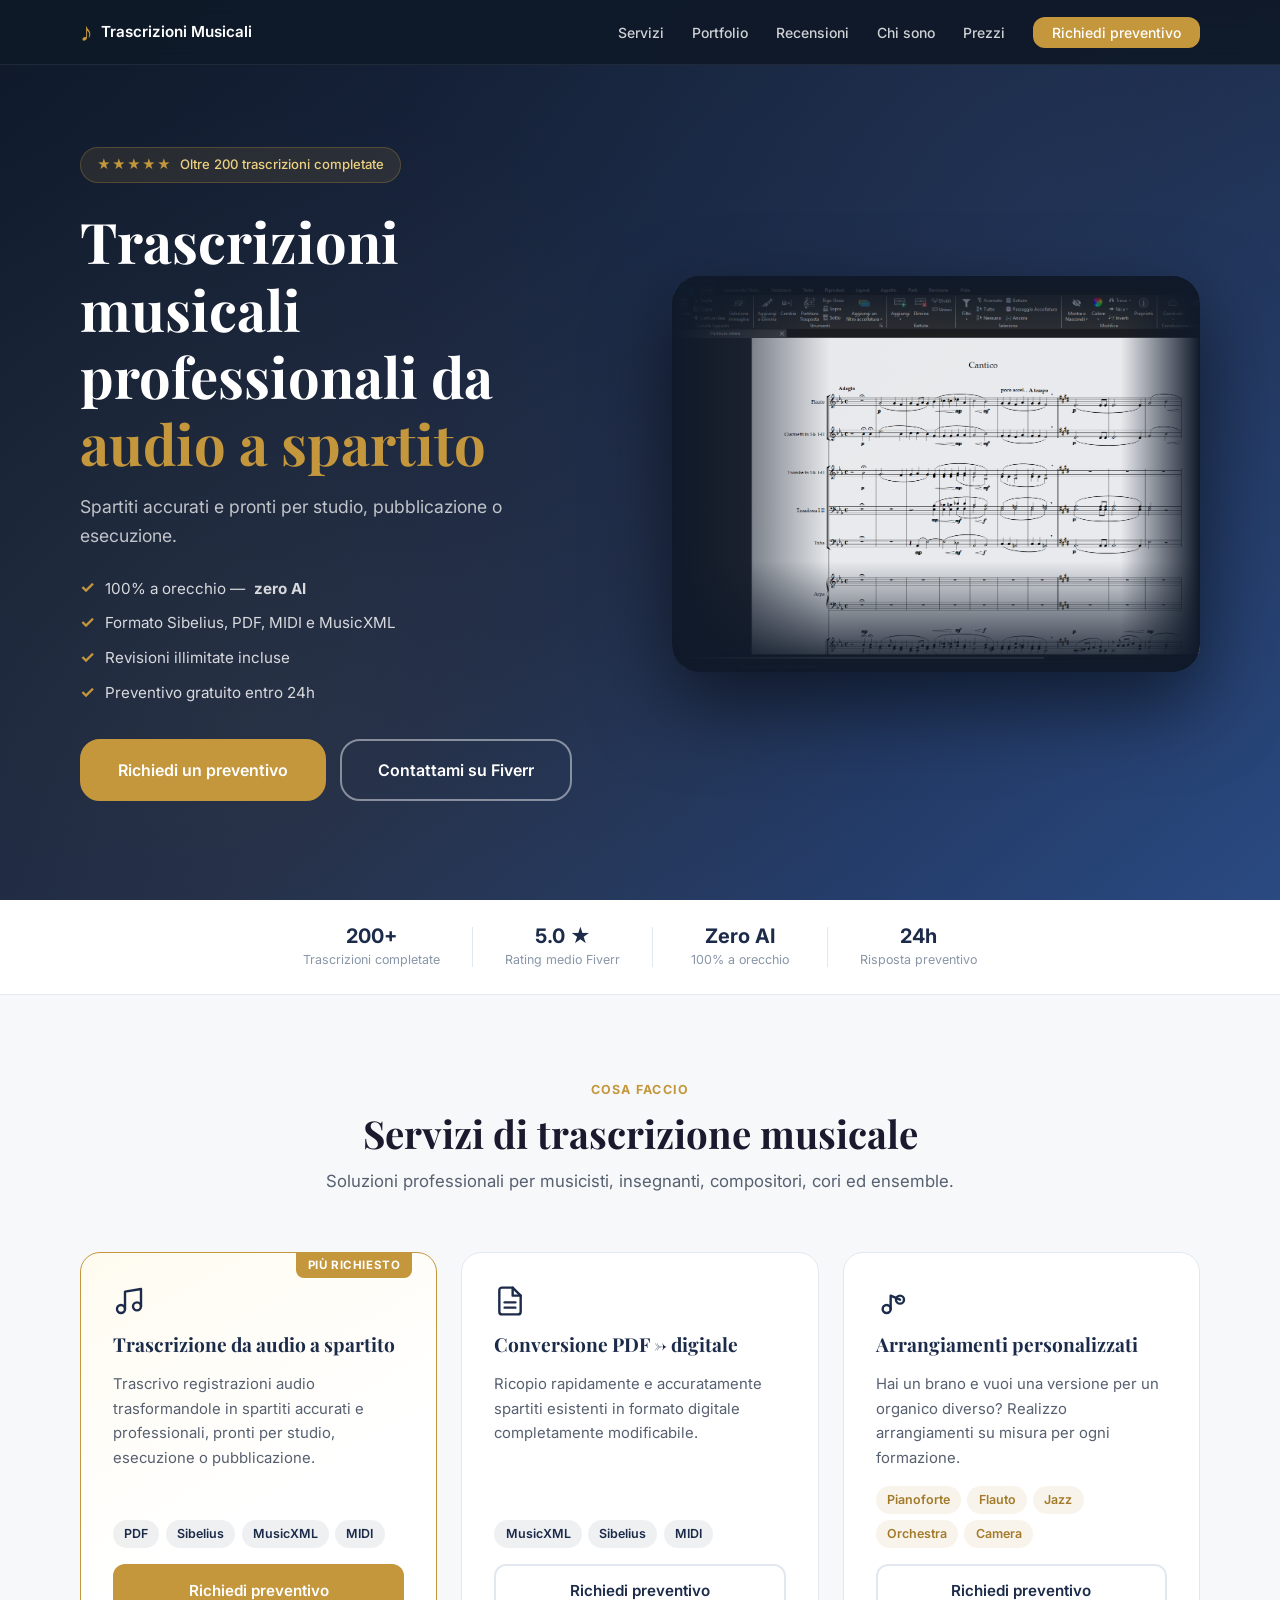
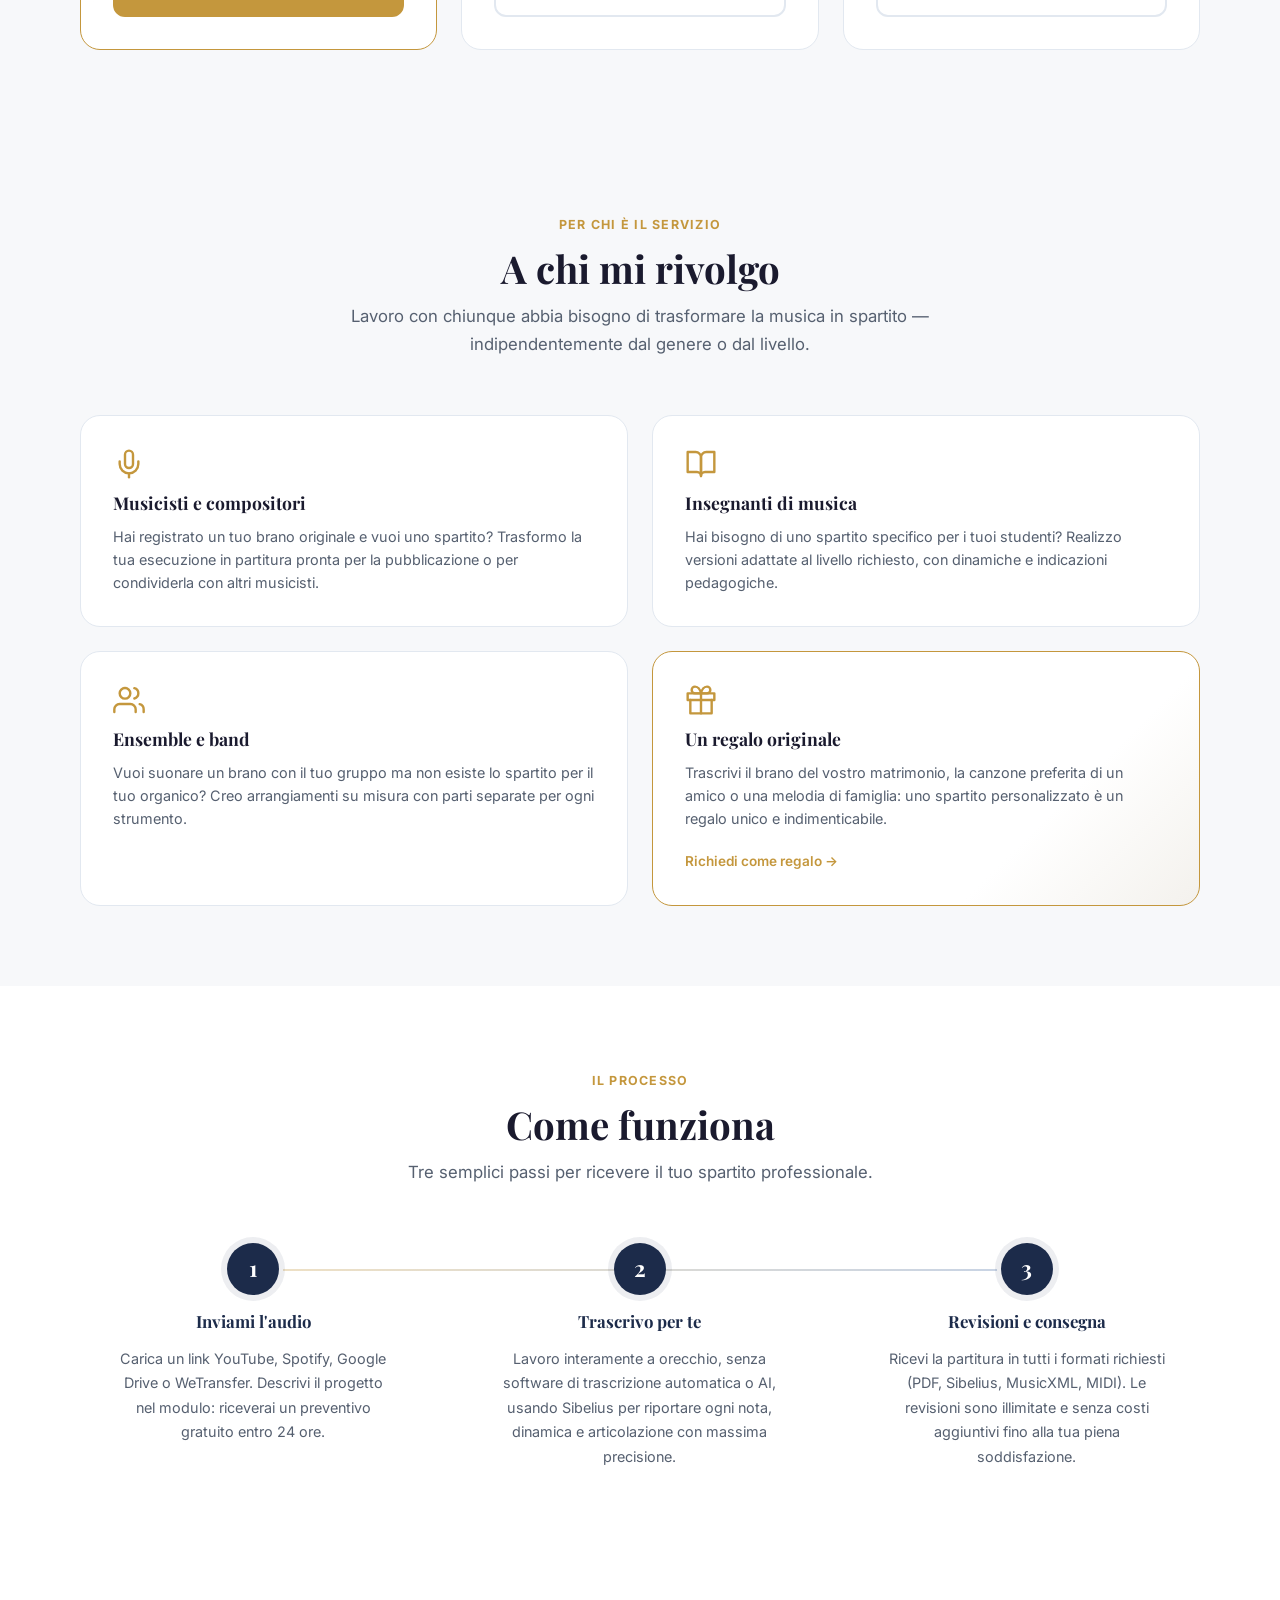
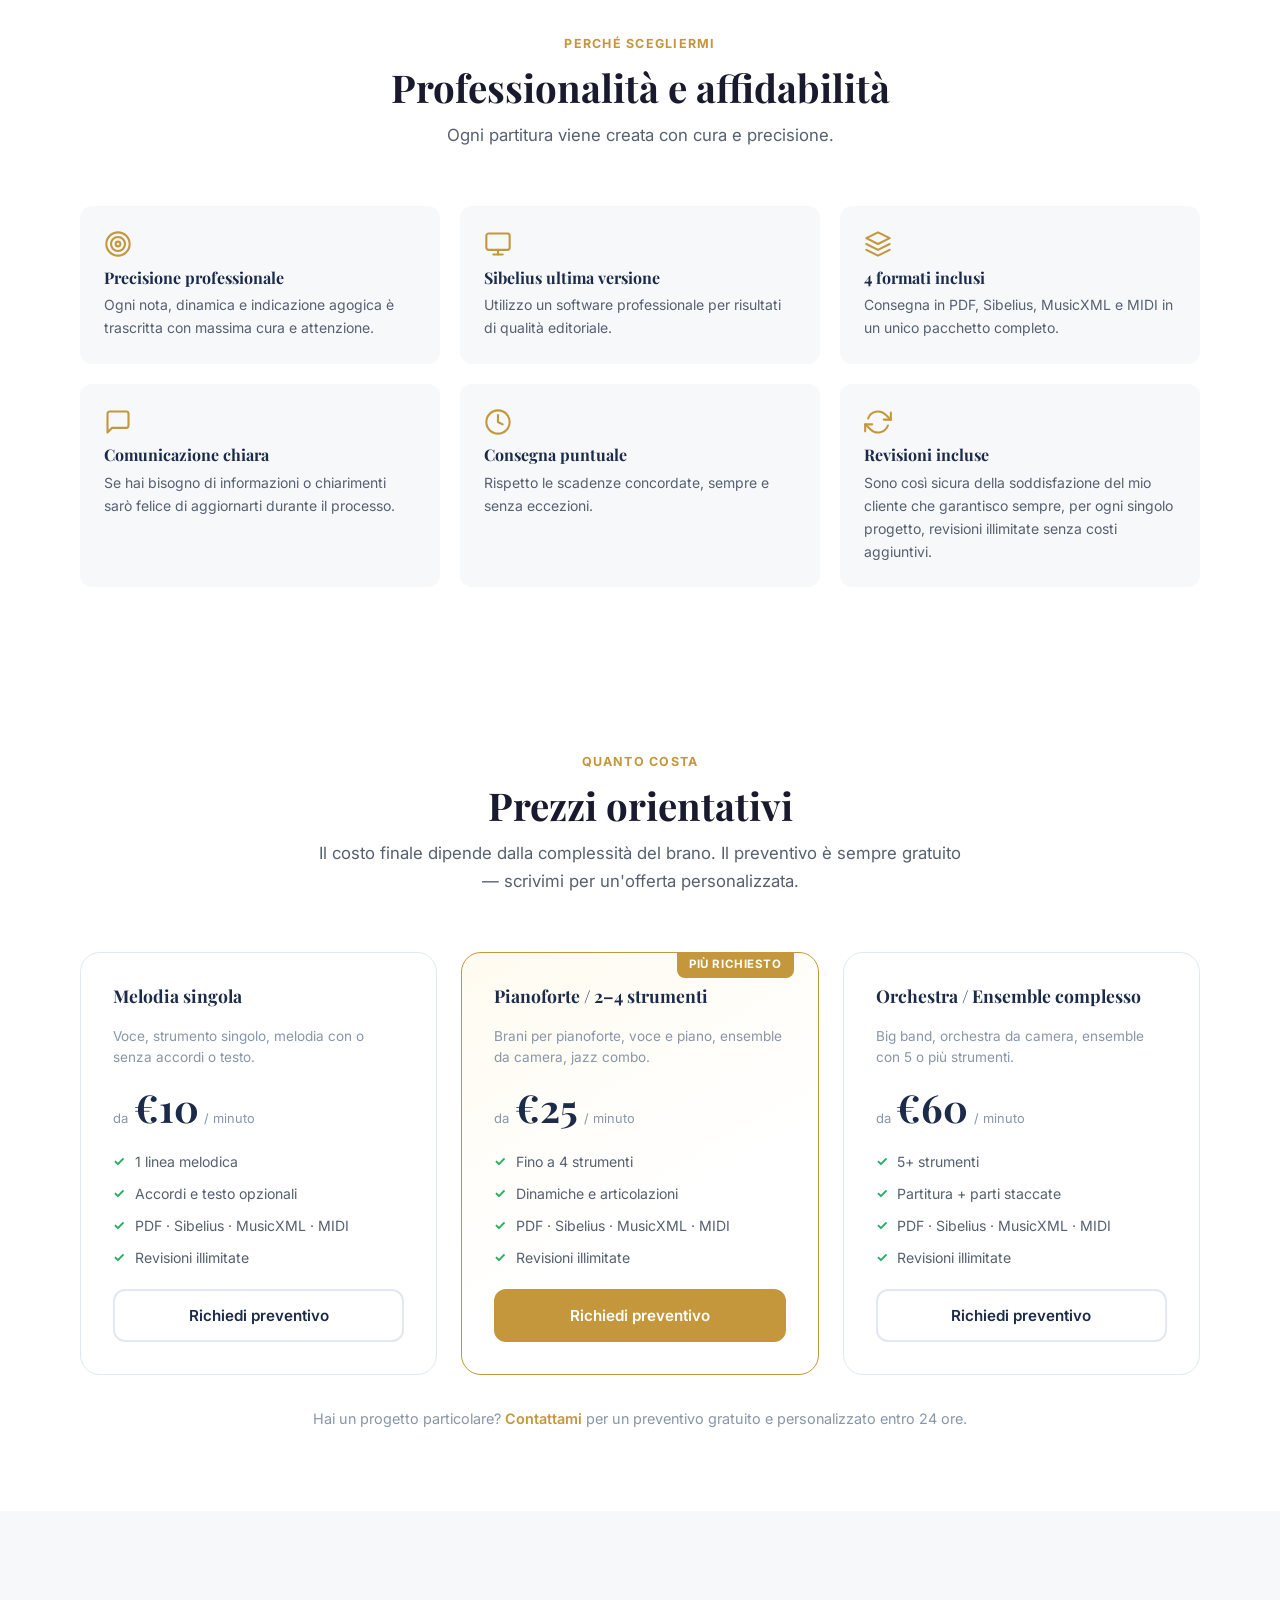
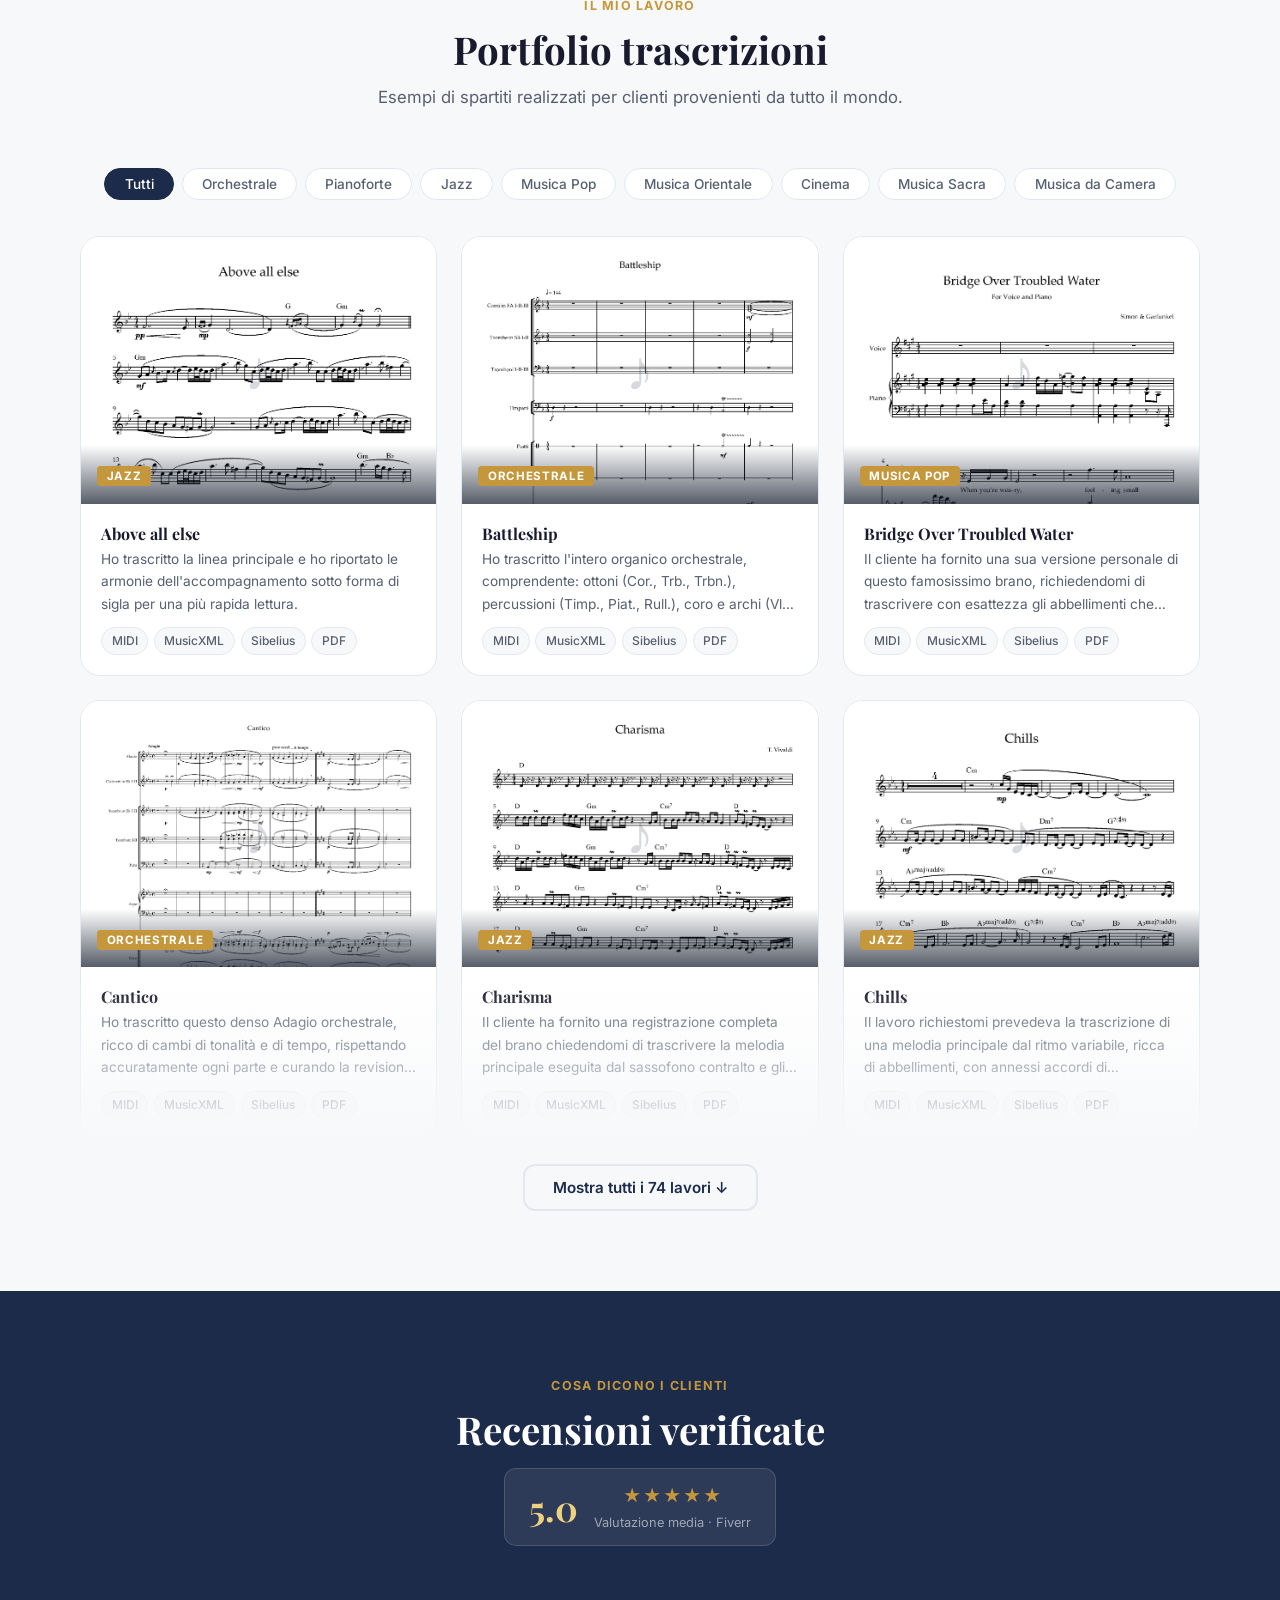
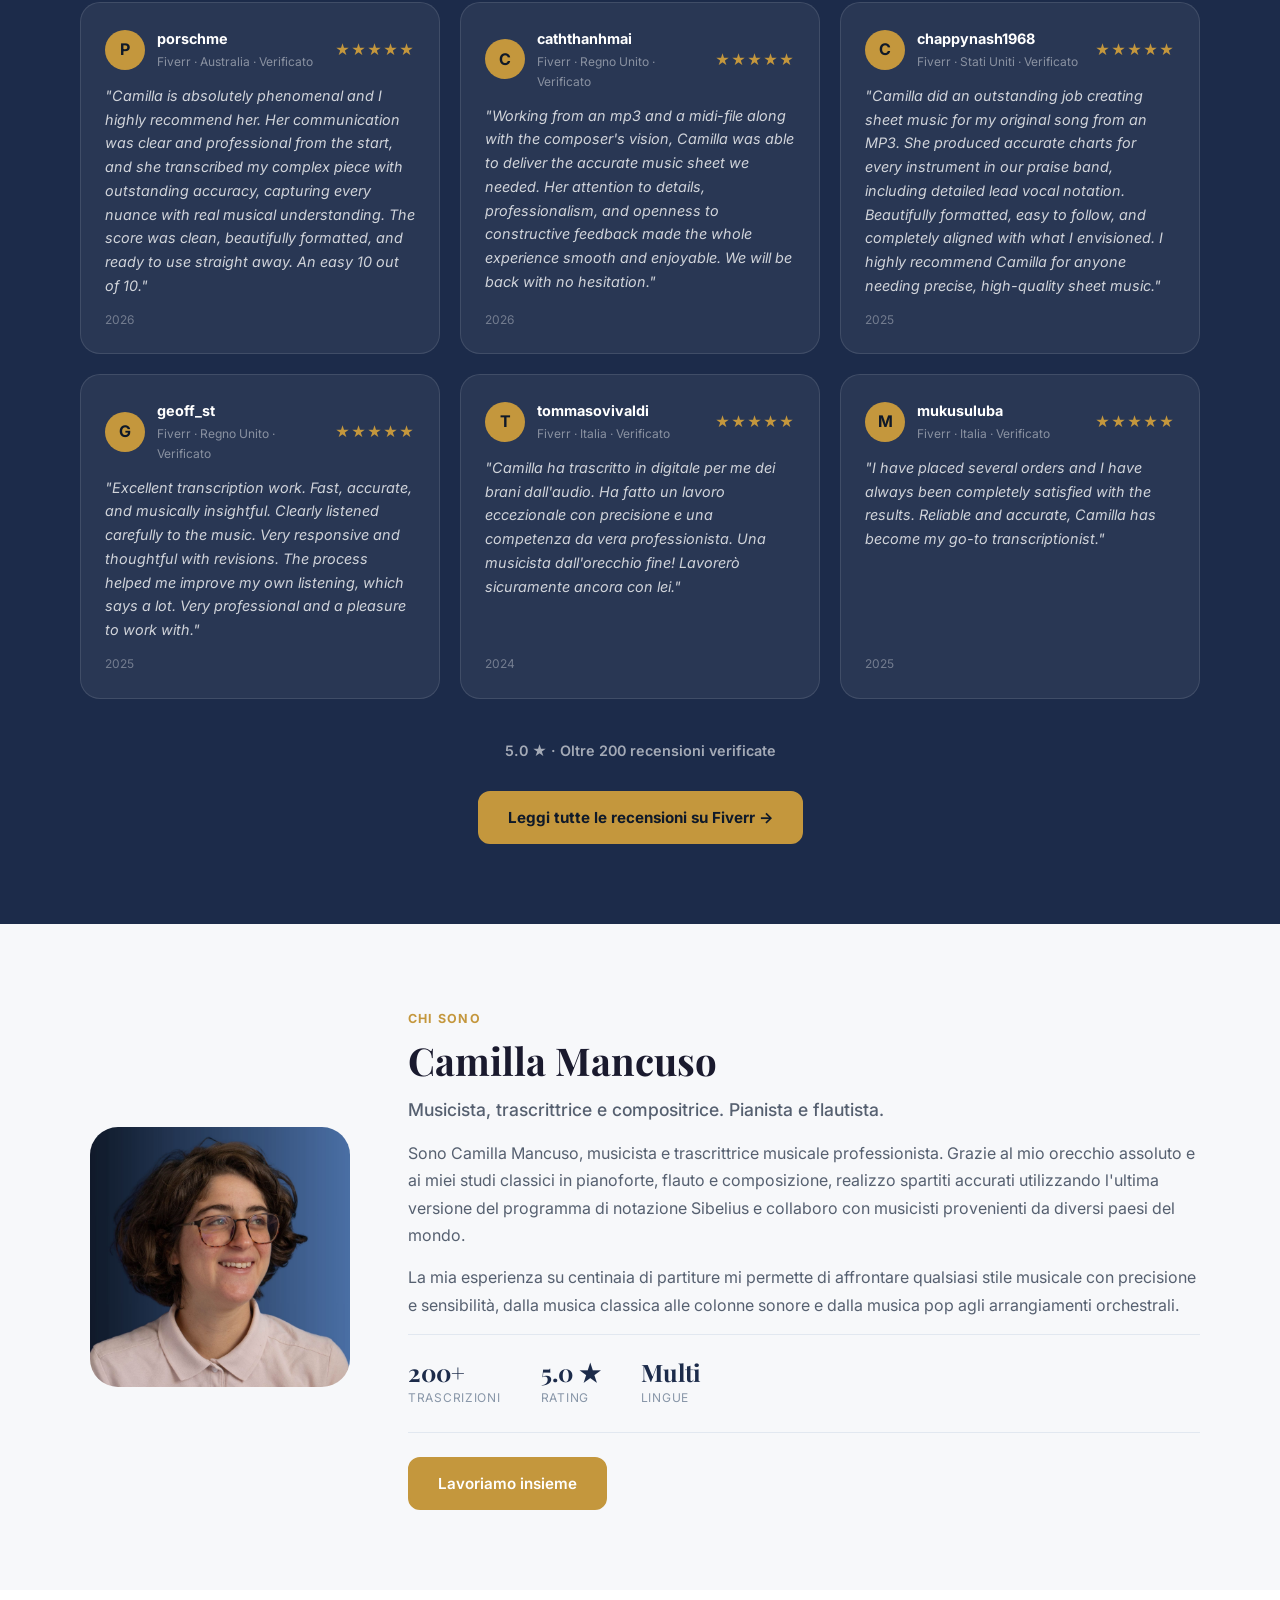
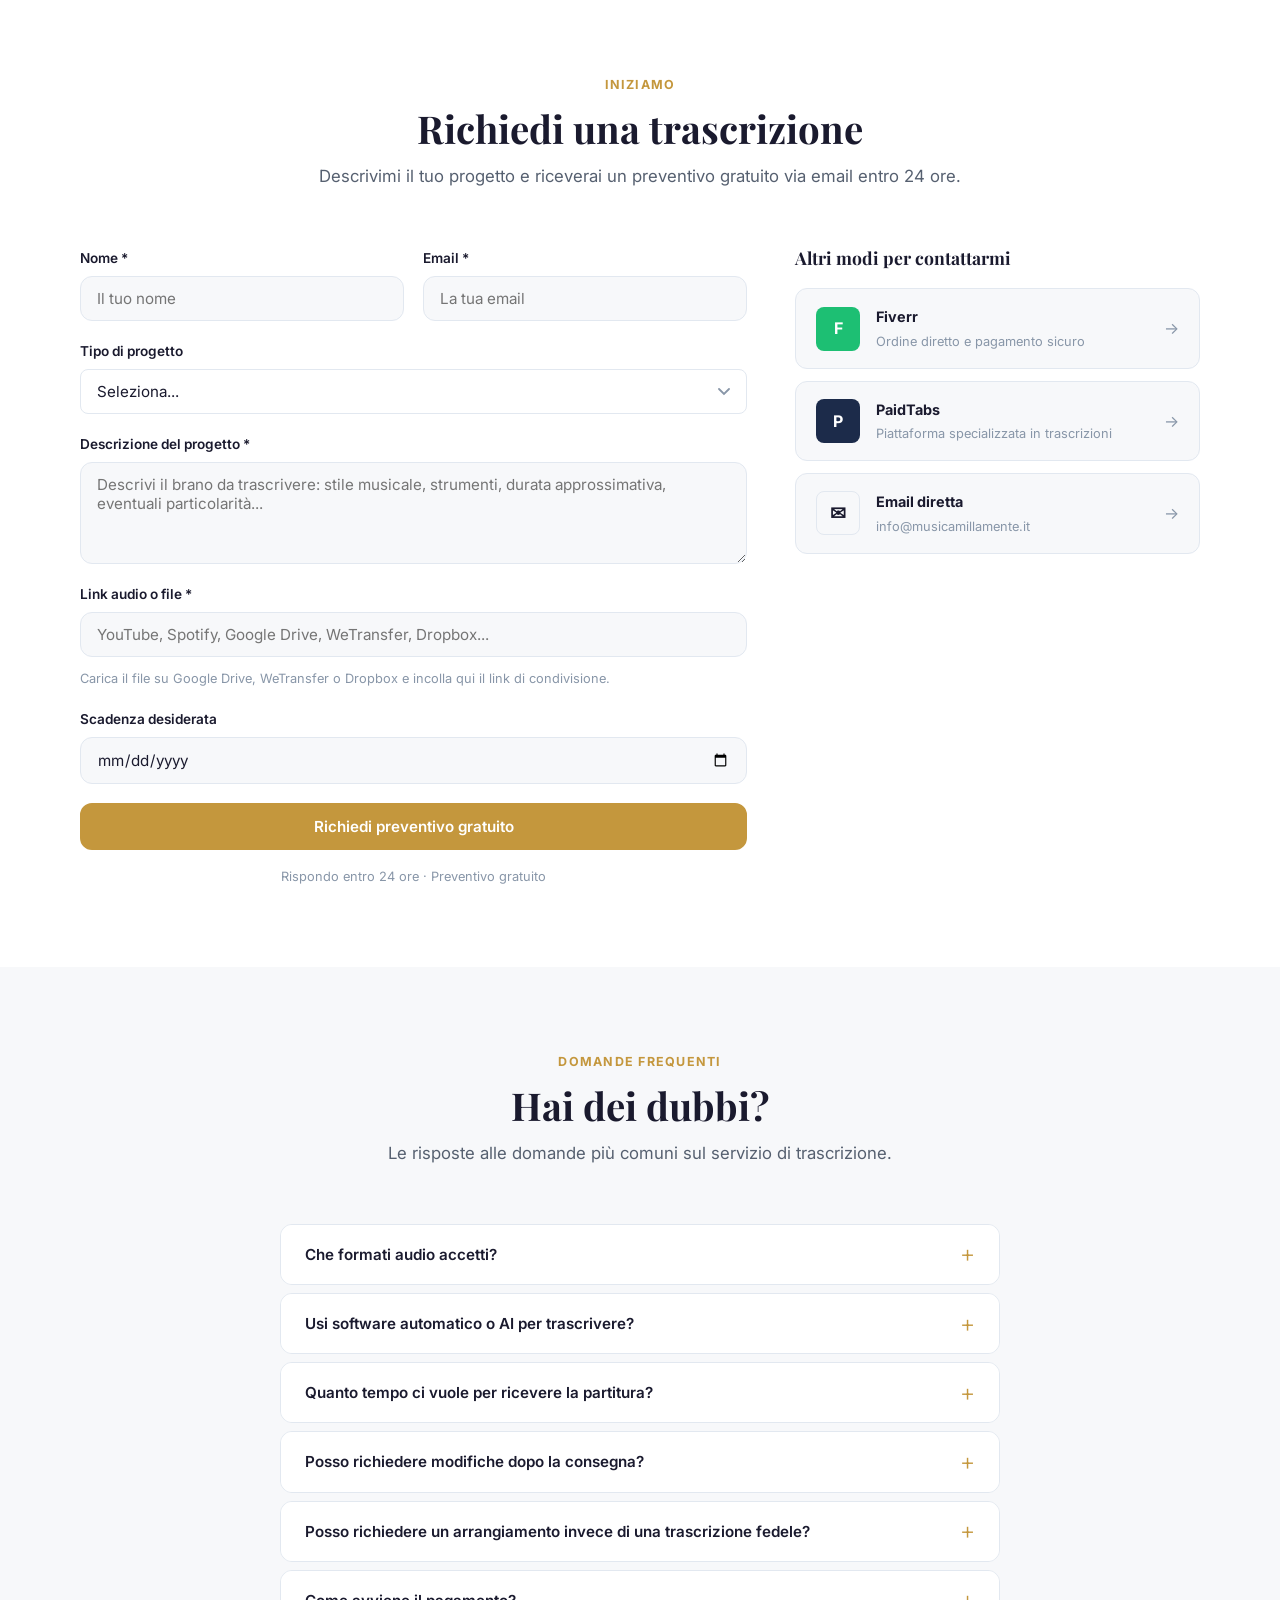
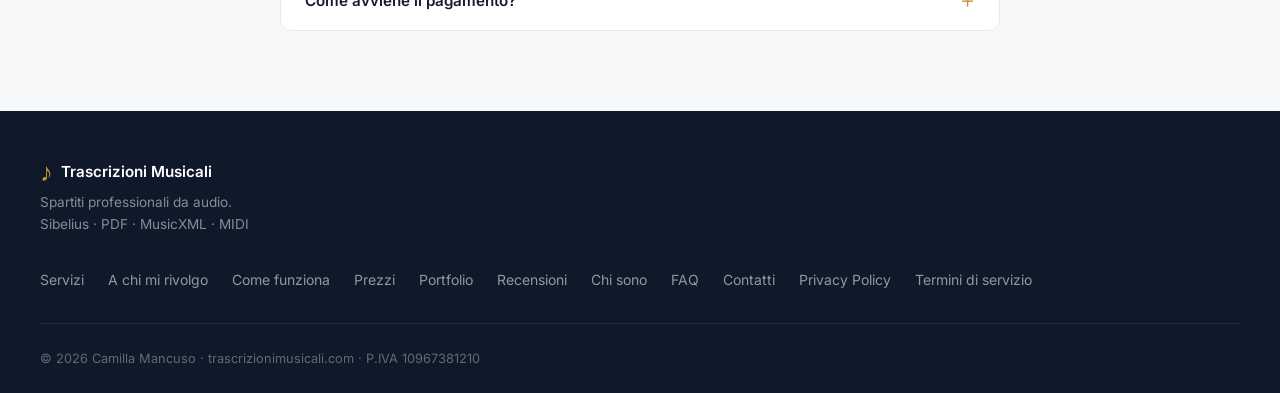
==== commit 8dac1674: "Icone" ====
--- a/index.html
+++ b/index.html
@@ -192,25 +192,25 @@
       <div class="audience-grid">
 
         <div class="audience-card">
-          <div class="audience-icon">🎵</div>
+          <div class="audience-icon"><svg viewBox="0 0 24 24" fill="none" stroke="currentColor" stroke-width="1.8" stroke-linecap="round" stroke-linejoin="round" aria-hidden="true"><path d="M12 2a3 3 0 0 0-3 3v7a3 3 0 0 0 6 0V5a3 3 0 0 0-3-3z"/><path d="M19 10v2a7 7 0 0 1-14 0v-2"/><line x1="12" y1="19" x2="12" y2="22"/></svg></div>
           <h3>Musicisti e compositori</h3>
           <p>Hai registrato un tuo brano originale e vuoi uno spartito? Trasformo la tua esecuzione in partitura pronta per la pubblicazione o per condividerla con altri musicisti.</p>
         </div>
 
         <div class="audience-card">
-          <div class="audience-icon">🎓</div>
+          <div class="audience-icon"><svg viewBox="0 0 24 24" fill="none" stroke="currentColor" stroke-width="1.8" stroke-linecap="round" stroke-linejoin="round" aria-hidden="true"><path d="M2 3h6a4 4 0 0 1 4 4v14a3 3 0 0 0-3-3H2z"/><path d="M22 3h-6a4 4 0 0 0-4 4v14a3 3 0 0 1 3-3h7z"/></svg></div>
           <h3>Insegnanti di musica</h3>
           <p>Hai bisogno di uno spartito specifico per i tuoi studenti? Realizzo versioni adattate al livello richiesto, con dinamiche e indicazioni pedagogiche.</p>
         </div>
 
         <div class="audience-card">
-          <div class="audience-icon">🎺</div>
+          <div class="audience-icon"><svg viewBox="0 0 24 24" fill="none" stroke="currentColor" stroke-width="1.8" stroke-linecap="round" stroke-linejoin="round" aria-hidden="true"><path d="M17 21v-2a4 4 0 0 0-4-4H5a4 4 0 0 0-4 4v2"/><circle cx="9" cy="7" r="4"/><path d="M23 21v-2a4 4 0 0 0-3-3.87"/><path d="M16 3.13a4 4 0 0 1 0 7.75"/></svg></div>
           <h3>Ensemble e band</h3>
           <p>Vuoi suonare un brano con il tuo gruppo ma non esiste lo spartito per il tuo organico? Creo arrangiamenti su misura con parti separate per ogni strumento.</p>
         </div>
 
         <div class="audience-card audience-card--gift">
-          <div class="audience-icon">🎁</div>
+          <div class="audience-icon"><svg viewBox="0 0 24 24" fill="none" stroke="currentColor" stroke-width="1.8" stroke-linecap="round" stroke-linejoin="round" aria-hidden="true"><polyline points="20 12 20 22 4 22 4 12"/><rect x="2" y="7" width="20" height="5"/><line x1="12" y1="22" x2="12" y2="7"/><path d="M12 7H7.5a2.5 2.5 0 0 1 0-5C11 2 12 7 12 7z"/><path d="M12 7h4.5a2.5 2.5 0 0 0 0-5C13 2 12 7 12 7z"/></svg></div>
           <h3>Un regalo originale</h3>
           <p>Trascrivi il brano del vostro matrimonio, la canzone preferita di un amico o una melodia di famiglia: uno spartito personalizzato è un regalo unico e indimenticabile.</p>
           <a href="#contatto" class="audience-cta">Richiedi come regalo →</a>
--- a/css/style.css
+++ b/css/style.css
@@ -283,7 +283,7 @@
   align-items: center;
 }
 @media (min-width: 900px) {
-  .hero__inner { grid-template-columns: 1fr 1fr; gap: 4rem; align-items: stretch; }
+  .hero__inner { grid-template-columns: 1fr 1fr; gap: 4rem; align-items: center; }
 }
 
 .hero__badge {
@@ -343,8 +343,7 @@
 @media (min-width: 900px) {
   .hero__visual {
     display: flex;
-    align-items: stretch;
-    min-height: 480px;
+    align-items: center;
   }
 }
 .hero__score-img {
@@ -353,6 +352,7 @@
   overflow: hidden;
   box-shadow: 0 32px 80px rgba(0,0,0,.55);
   width: 100%;
+  aspect-ratio: 4 / 3;
   transition: transform .4s ease;
 }
 .hero__score-img:hover {
@@ -1386,10 +1386,8 @@
   border-color: var(--accent);
   background: linear-gradient(135deg, #fff 70%, rgba(196,151,61,.07));
 }
-.audience-icon {
-  font-size: 2rem;
-  line-height: 1;
-}
+.audience-icon { display: flex; color: var(--accent); }
+.audience-icon svg { width: 2rem; height: 2rem; flex-shrink: 0; }
 .audience-card h3 {
   font-size: 1.1rem;
   font-weight: 700;
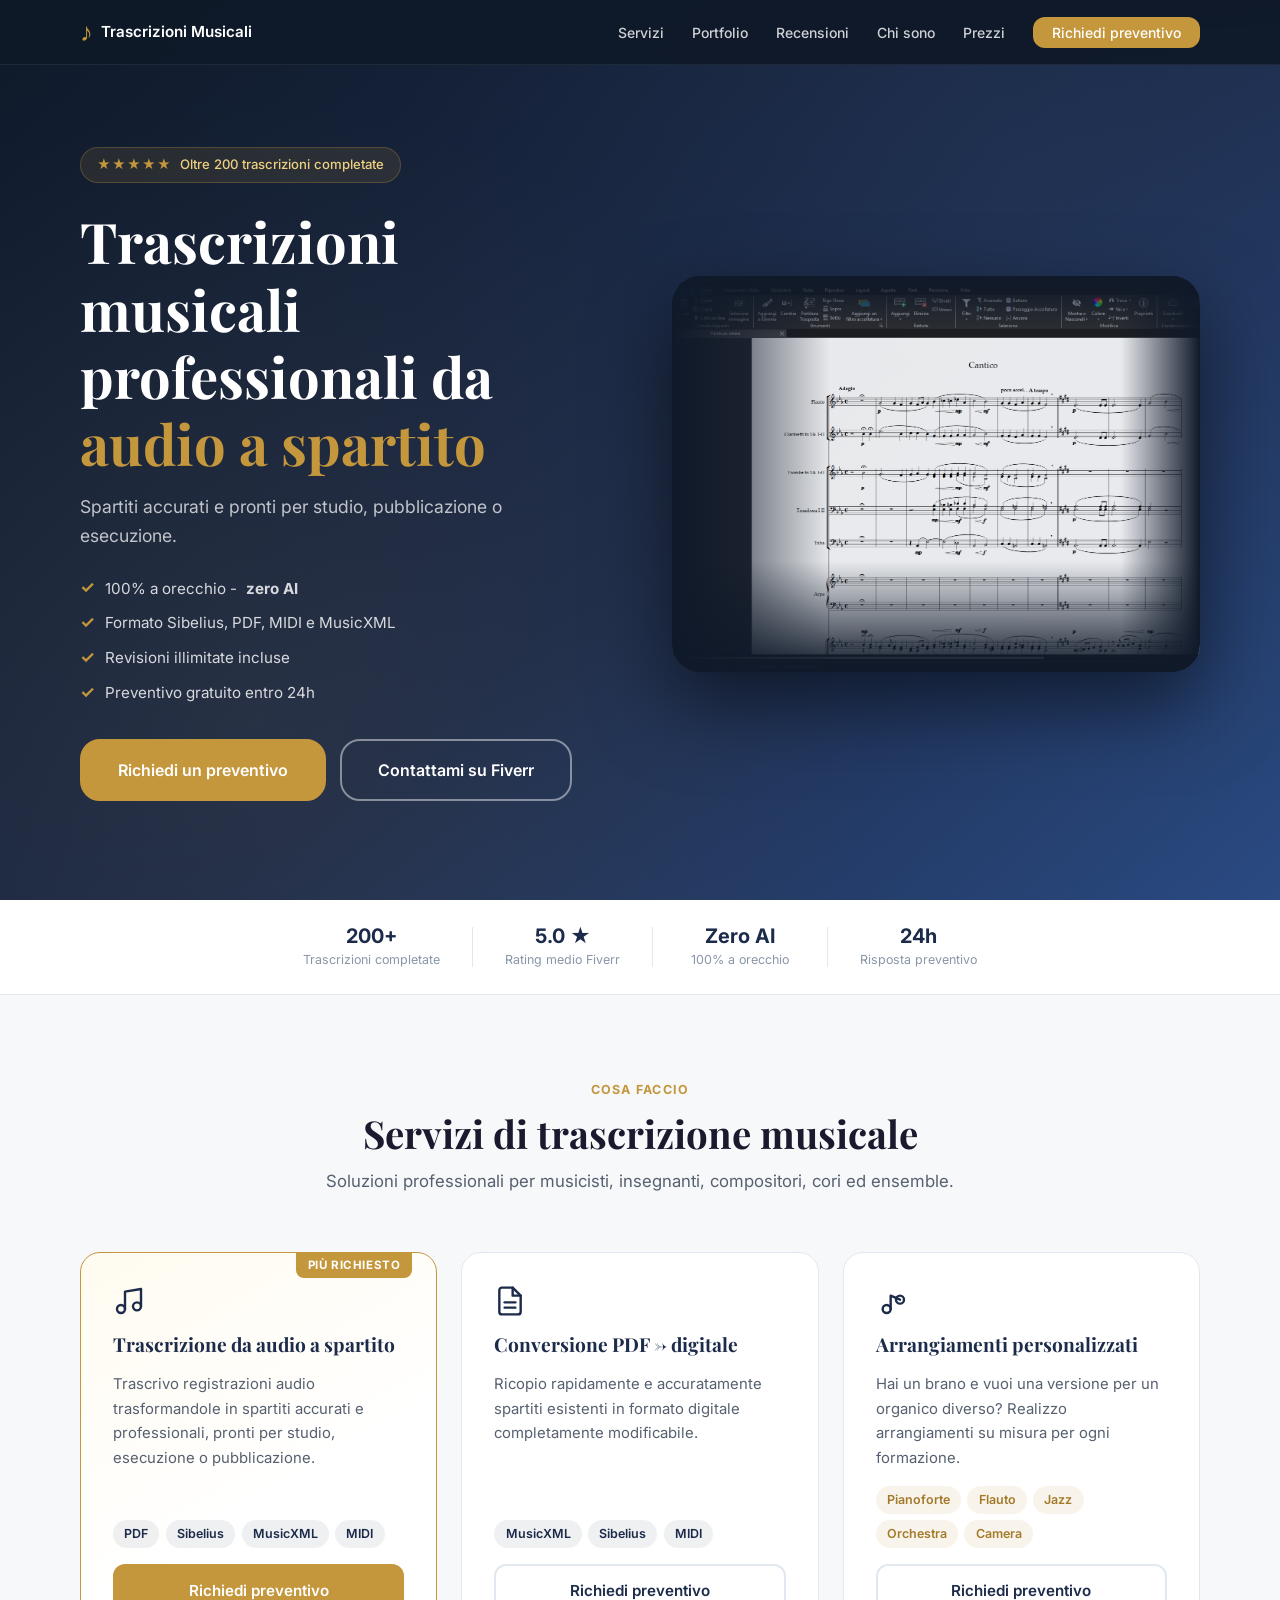
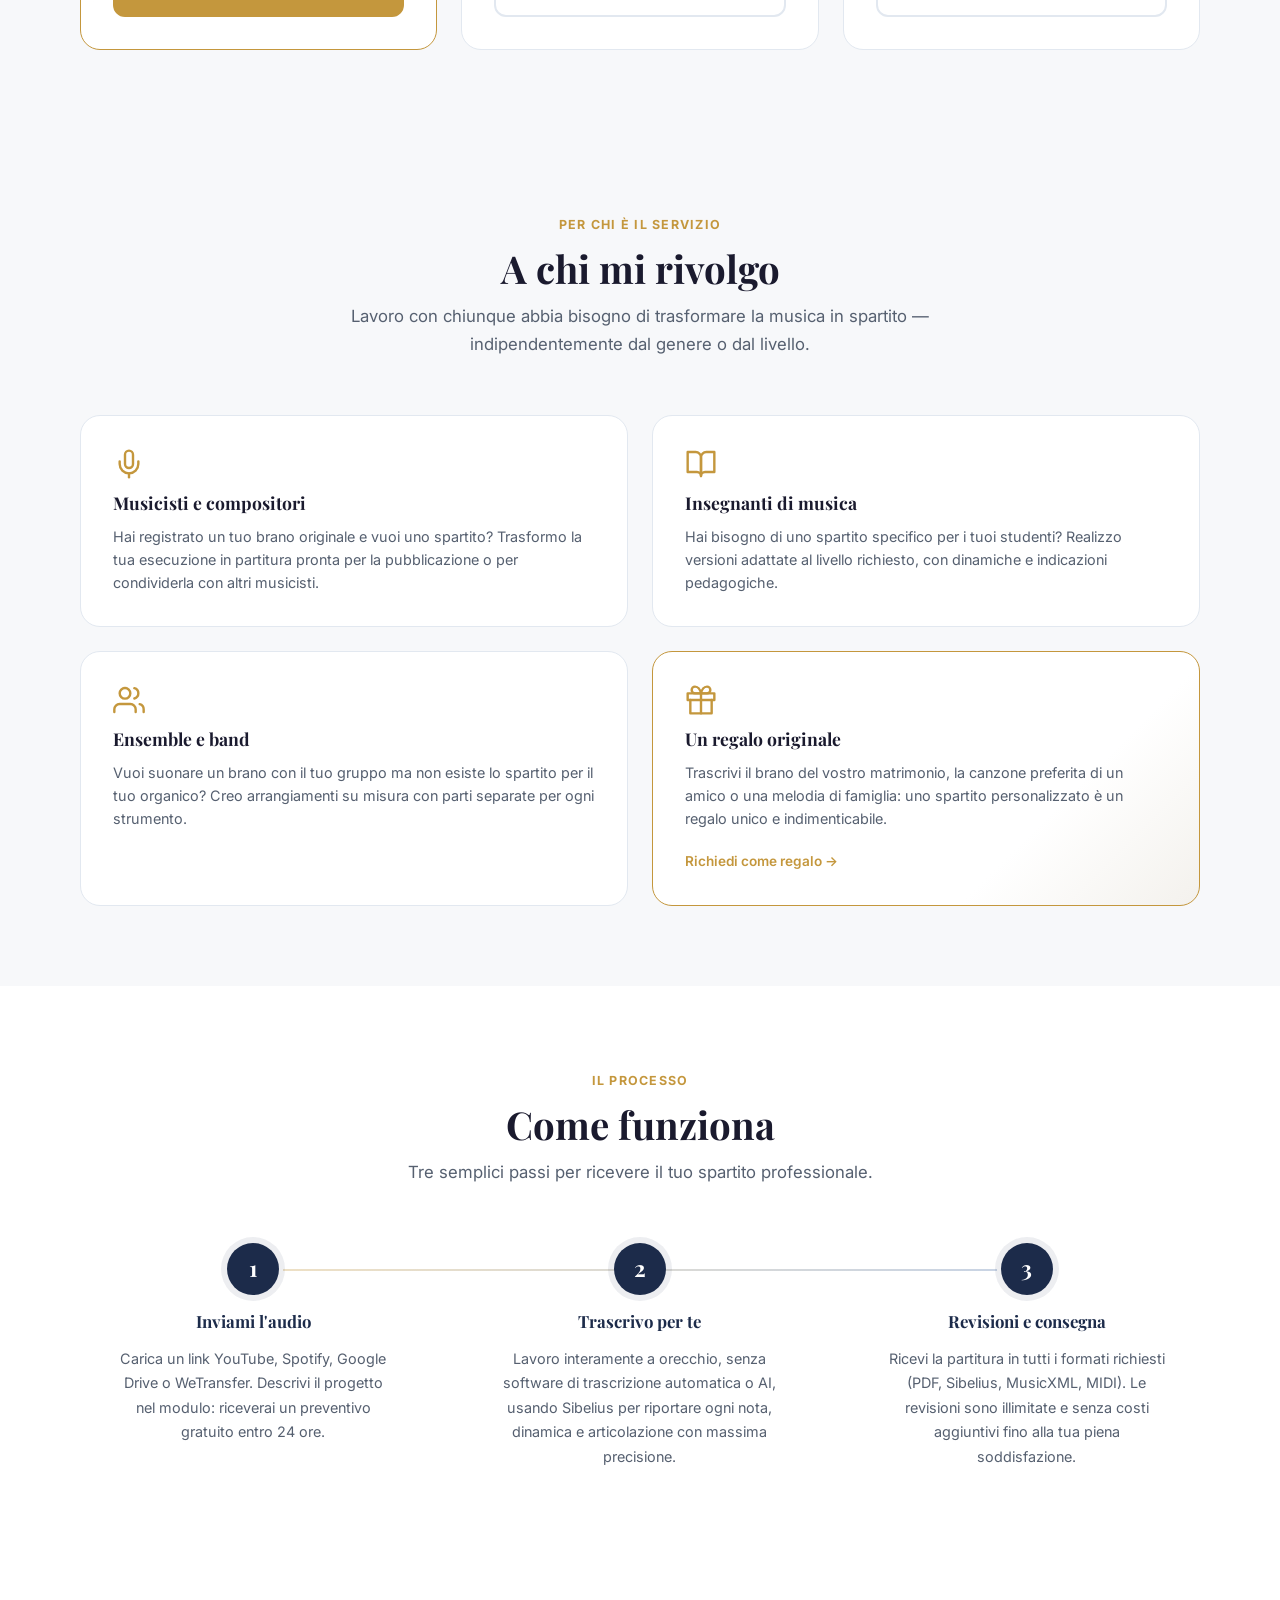
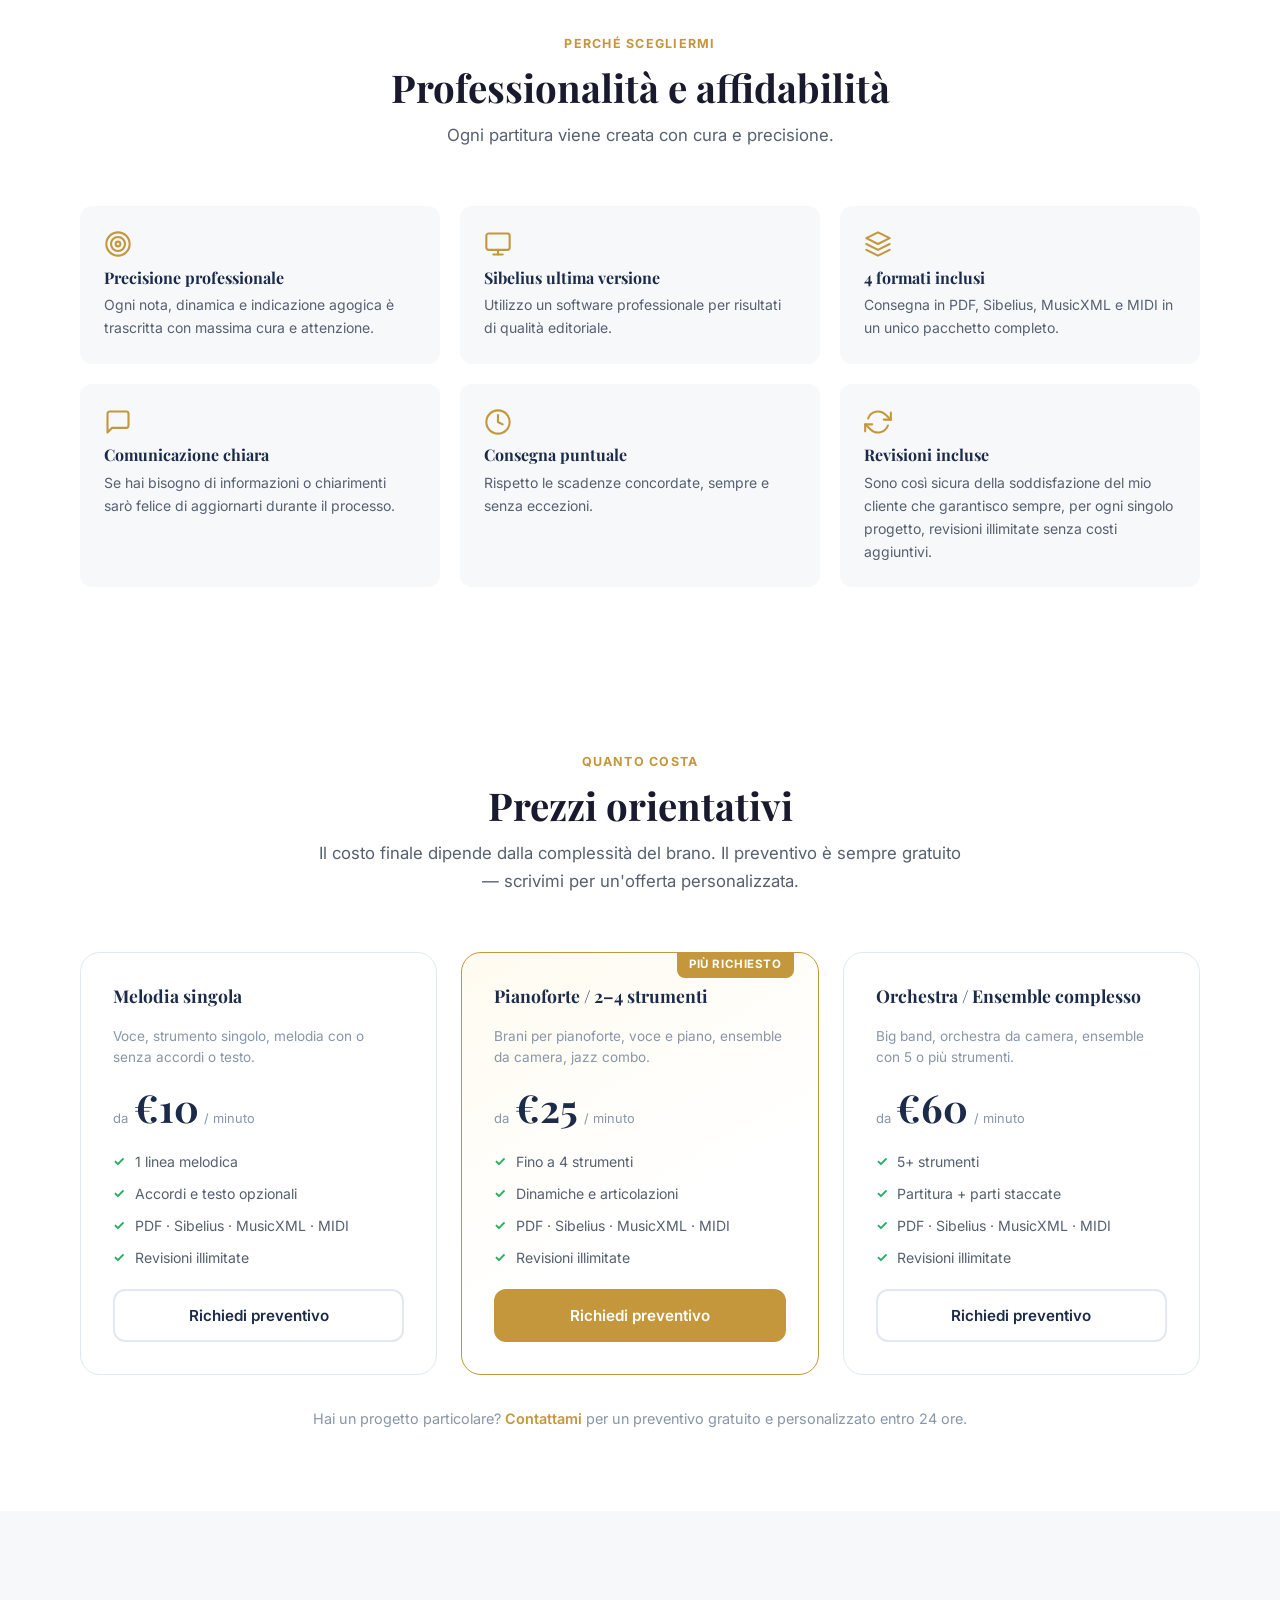
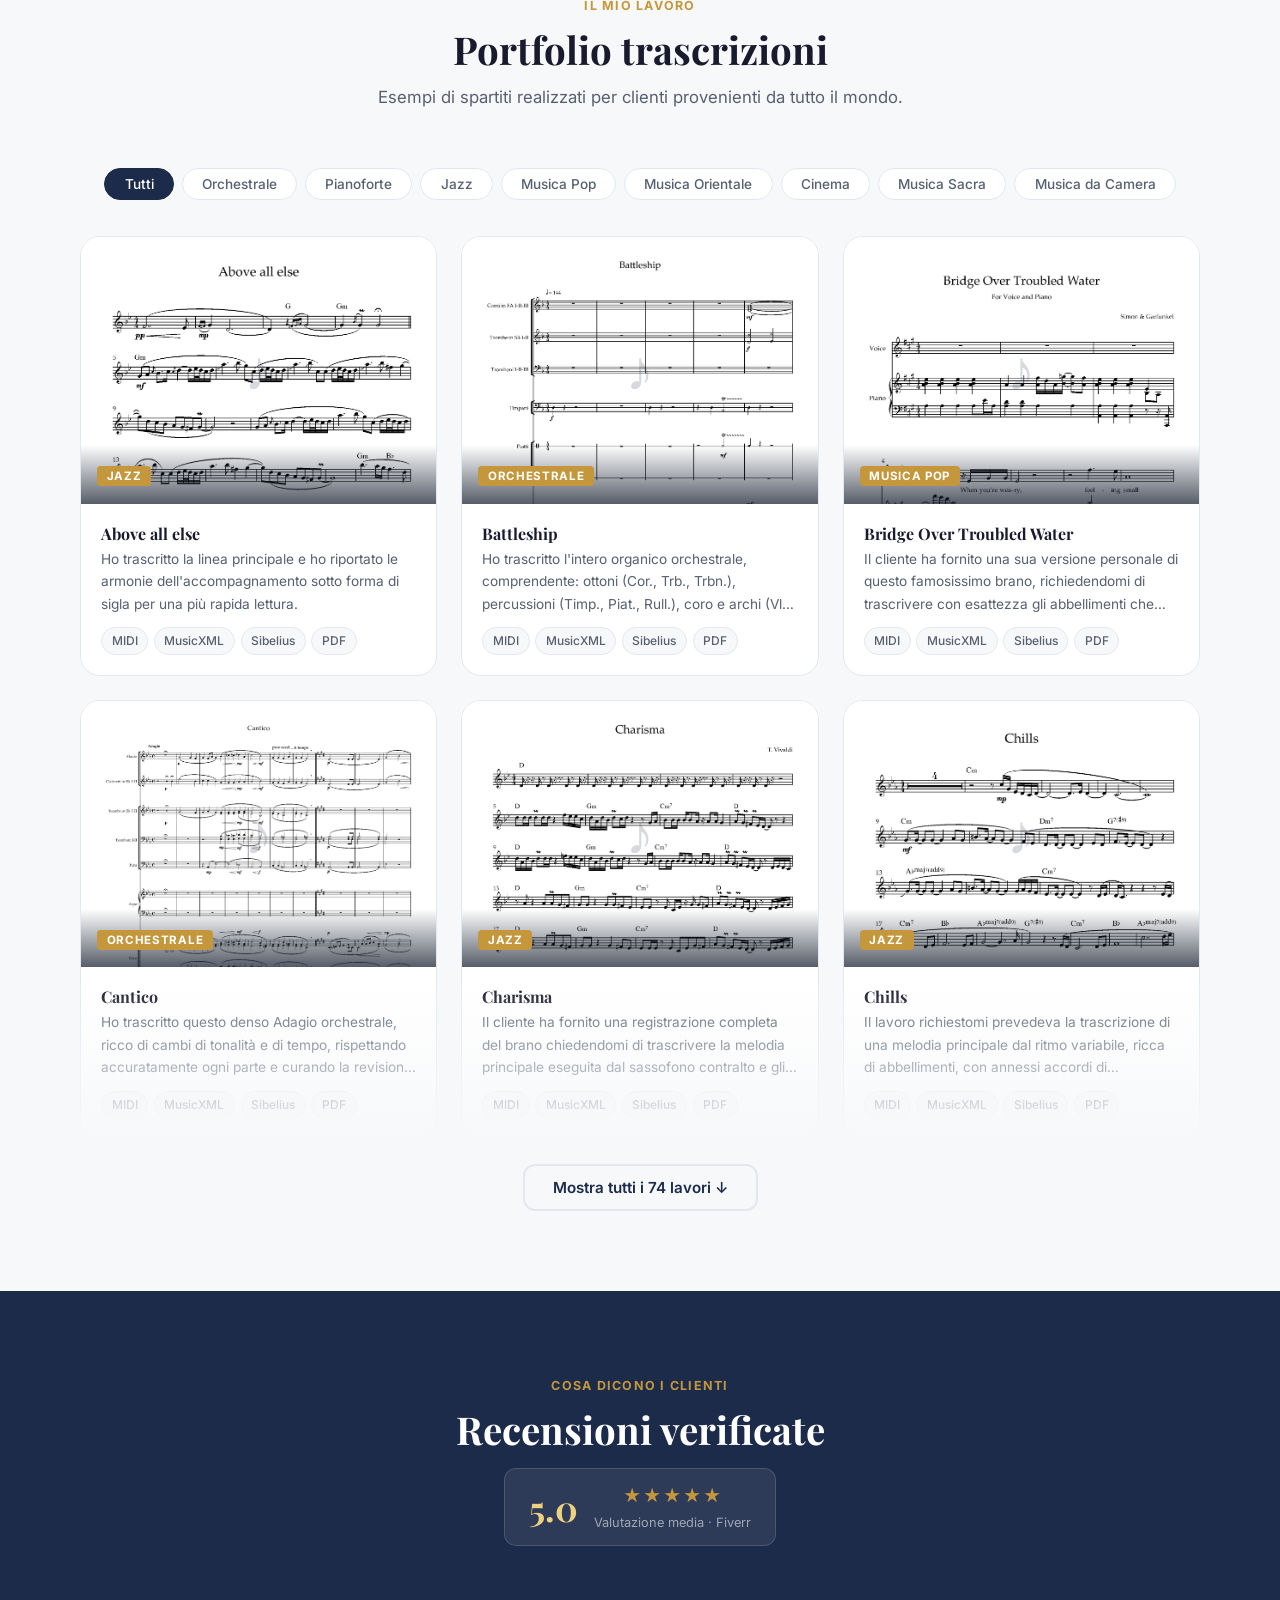
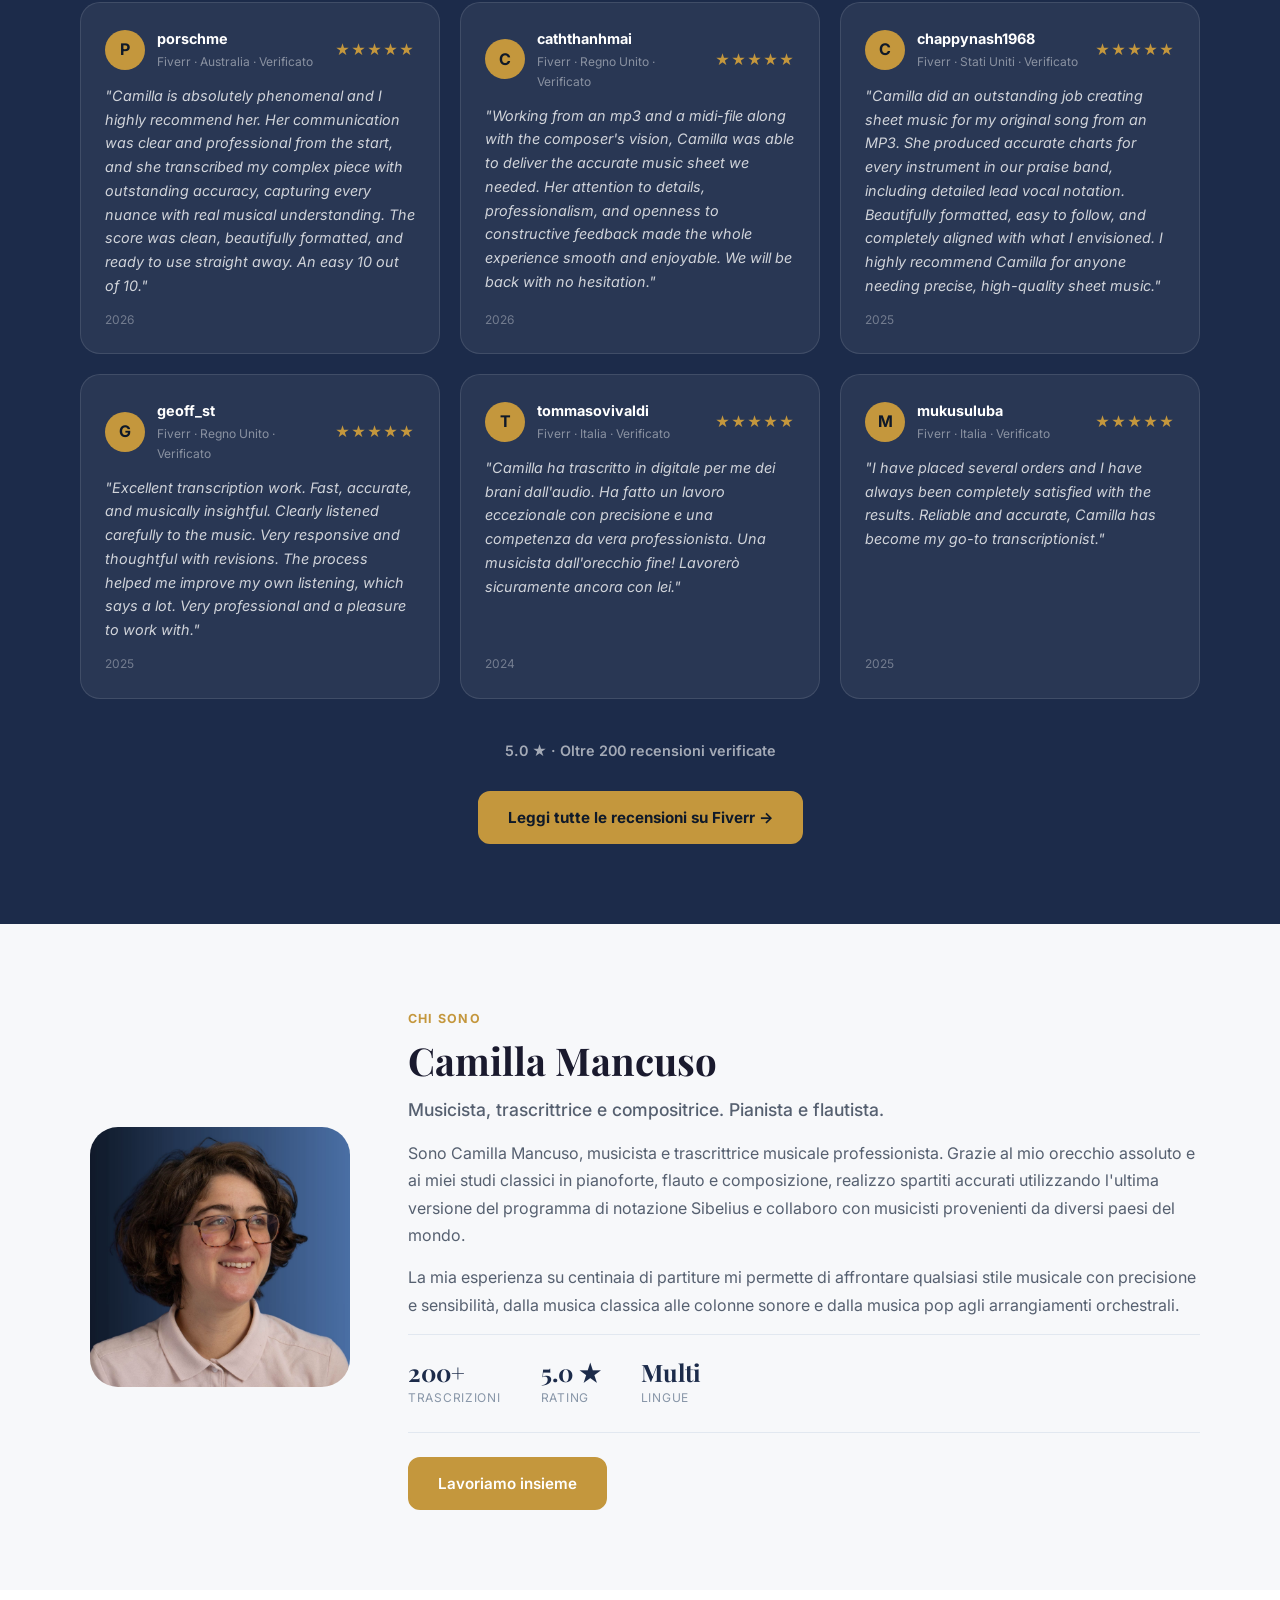
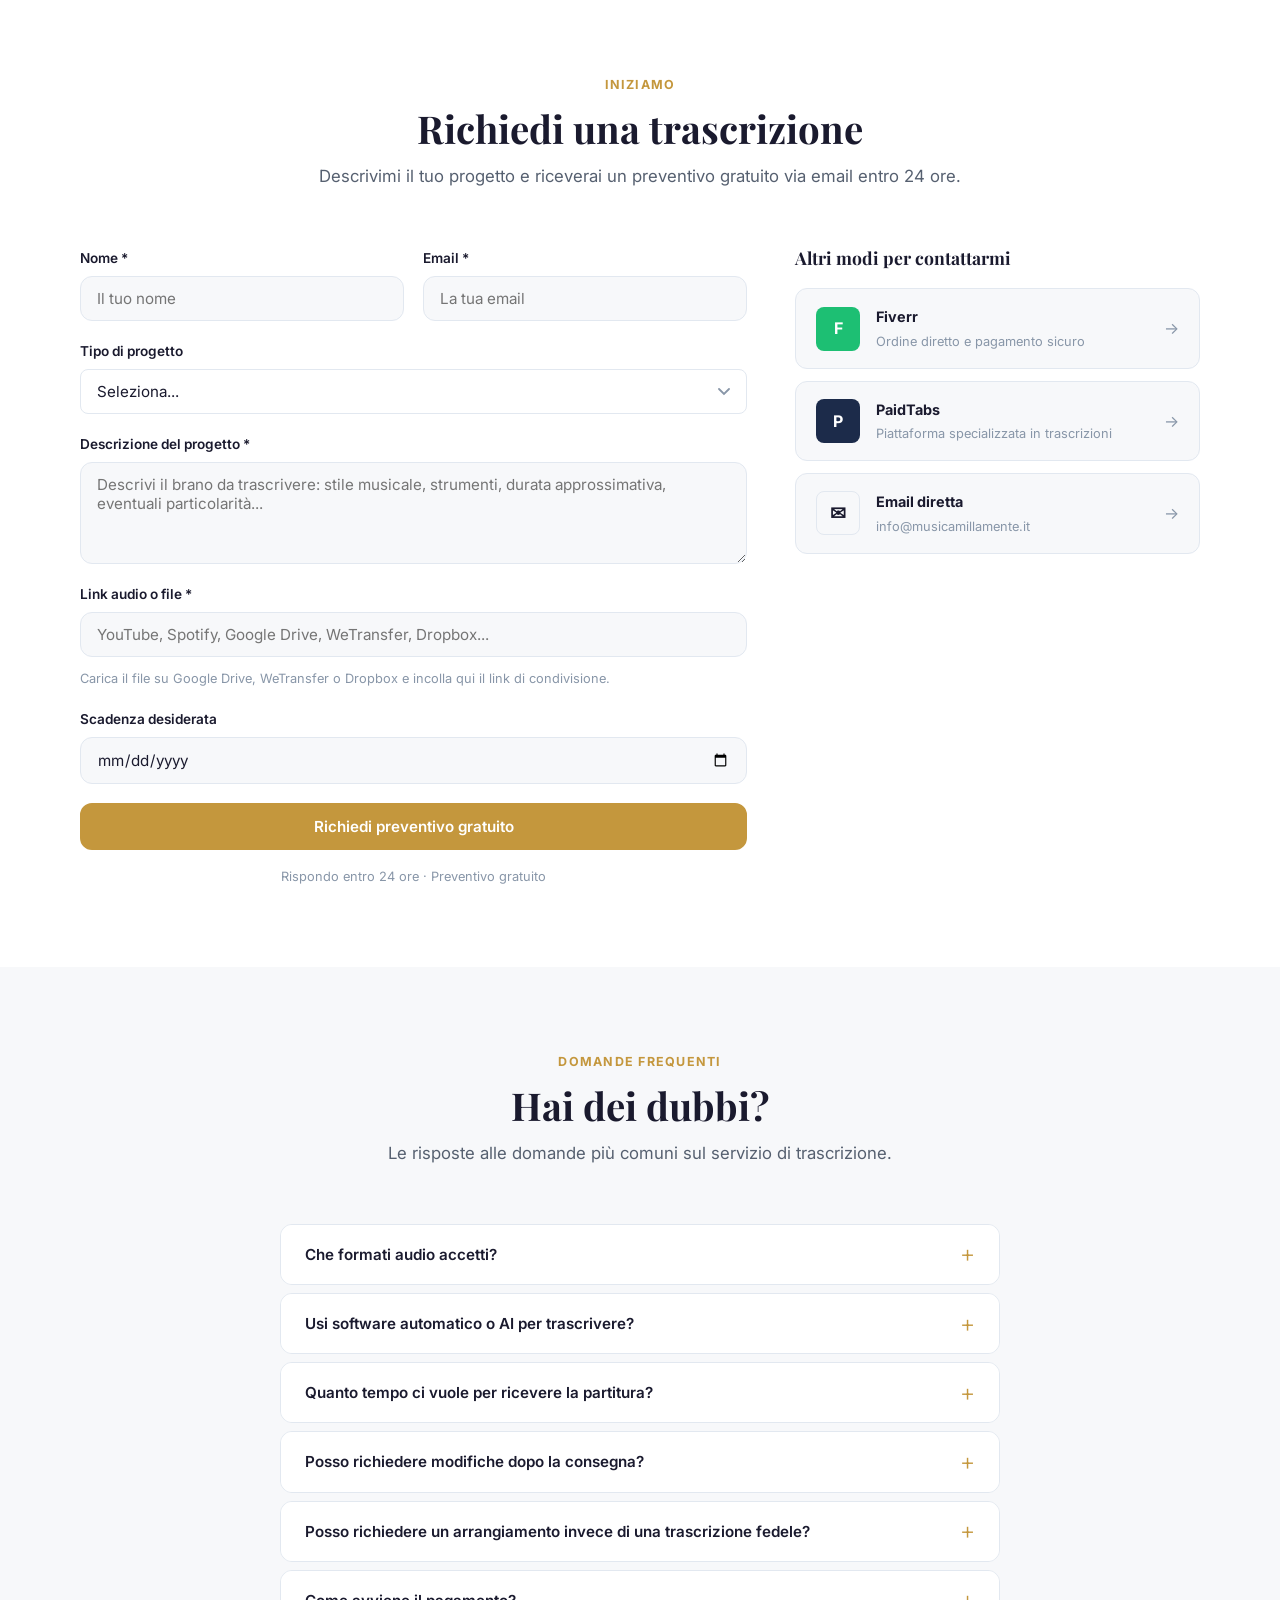
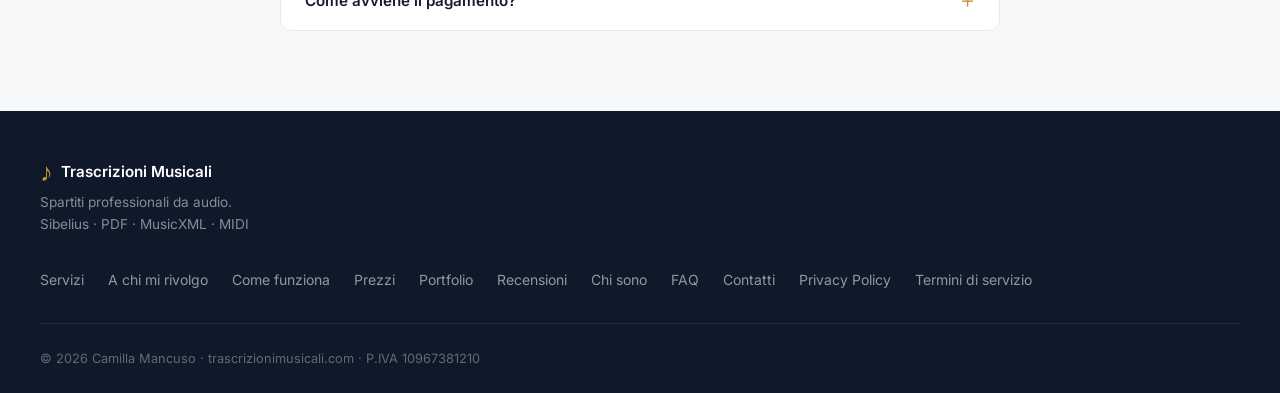
==== commit b56874a3: "Update index.html" ====
--- a/index.html
+++ b/index.html
@@ -88,7 +88,7 @@
           Spartiti accurati e pronti per studio, pubblicazione o esecuzione.
         </p>
         <ul class="hero__checks">
-          <li><span class="check-icon">✓</span> 100% a orecchio — <strong>zero AI</strong></li>
+          <li><span class="check-icon">✓</span> 100% a orecchio - <strong>zero AI</strong></li>
           <li><span class="check-icon">✓</span> Formato Sibelius, PDF, MIDI e MusicXML</li>
           <li><span class="check-icon">✓</span> Revisioni illimitate incluse</li>
           <li><span class="check-icon">✓</span> Preventivo gratuito entro 24h</li>
@@ -820,7 +820,7 @@
 
         <article class="portfolio-item" data-category="orientale">
           <div class="portfolio-img">
-            <img src="assets/images/portfolio/Monsoon's Dance.musica_orientale.png" alt="Monsoon's Dance" loading="lazy">
+            <img src="assets/images/portfolio/Monsoon%E2%80%99s Dance.musica_orientale.png" alt="Monsoon's Dance" loading="lazy">
             <div class="portfolio-overlay"><span class="portfolio-type">Musica Orientale</span></div>
           </div>
           <div class="portfolio-info">
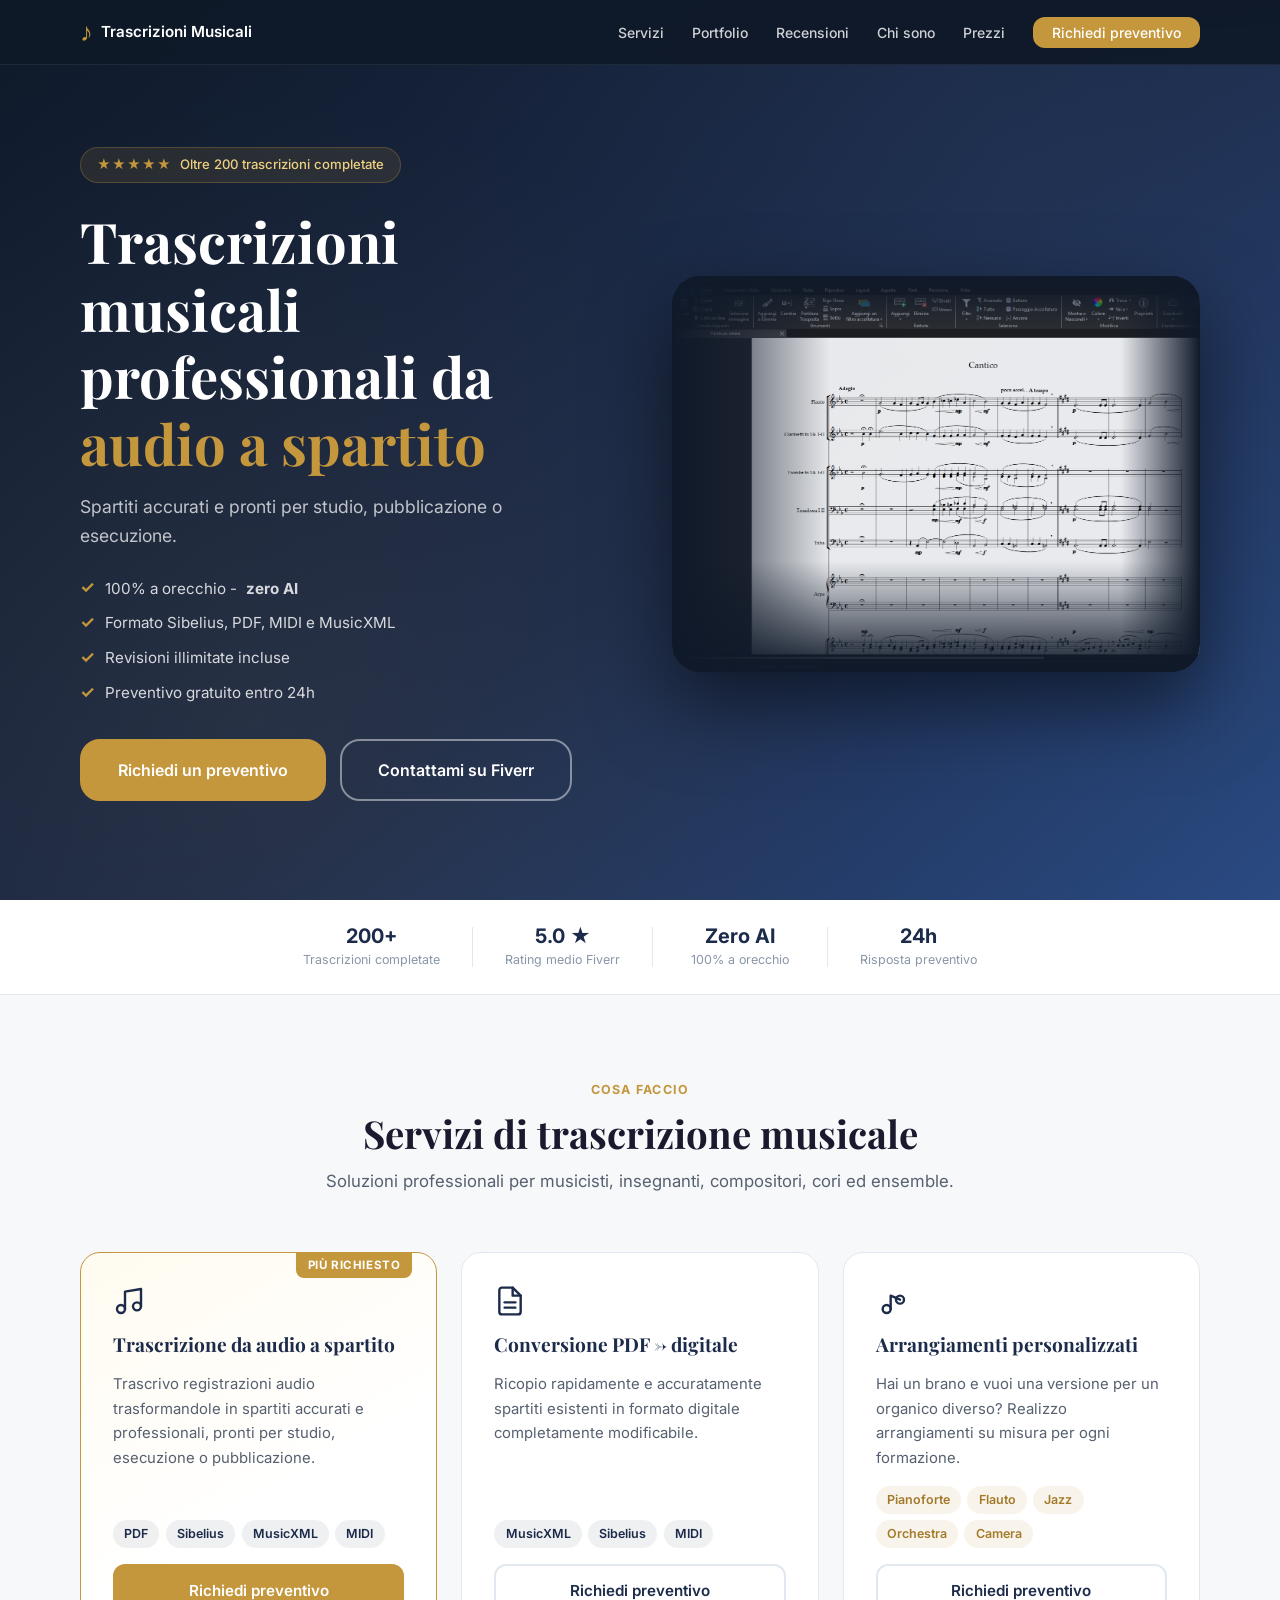
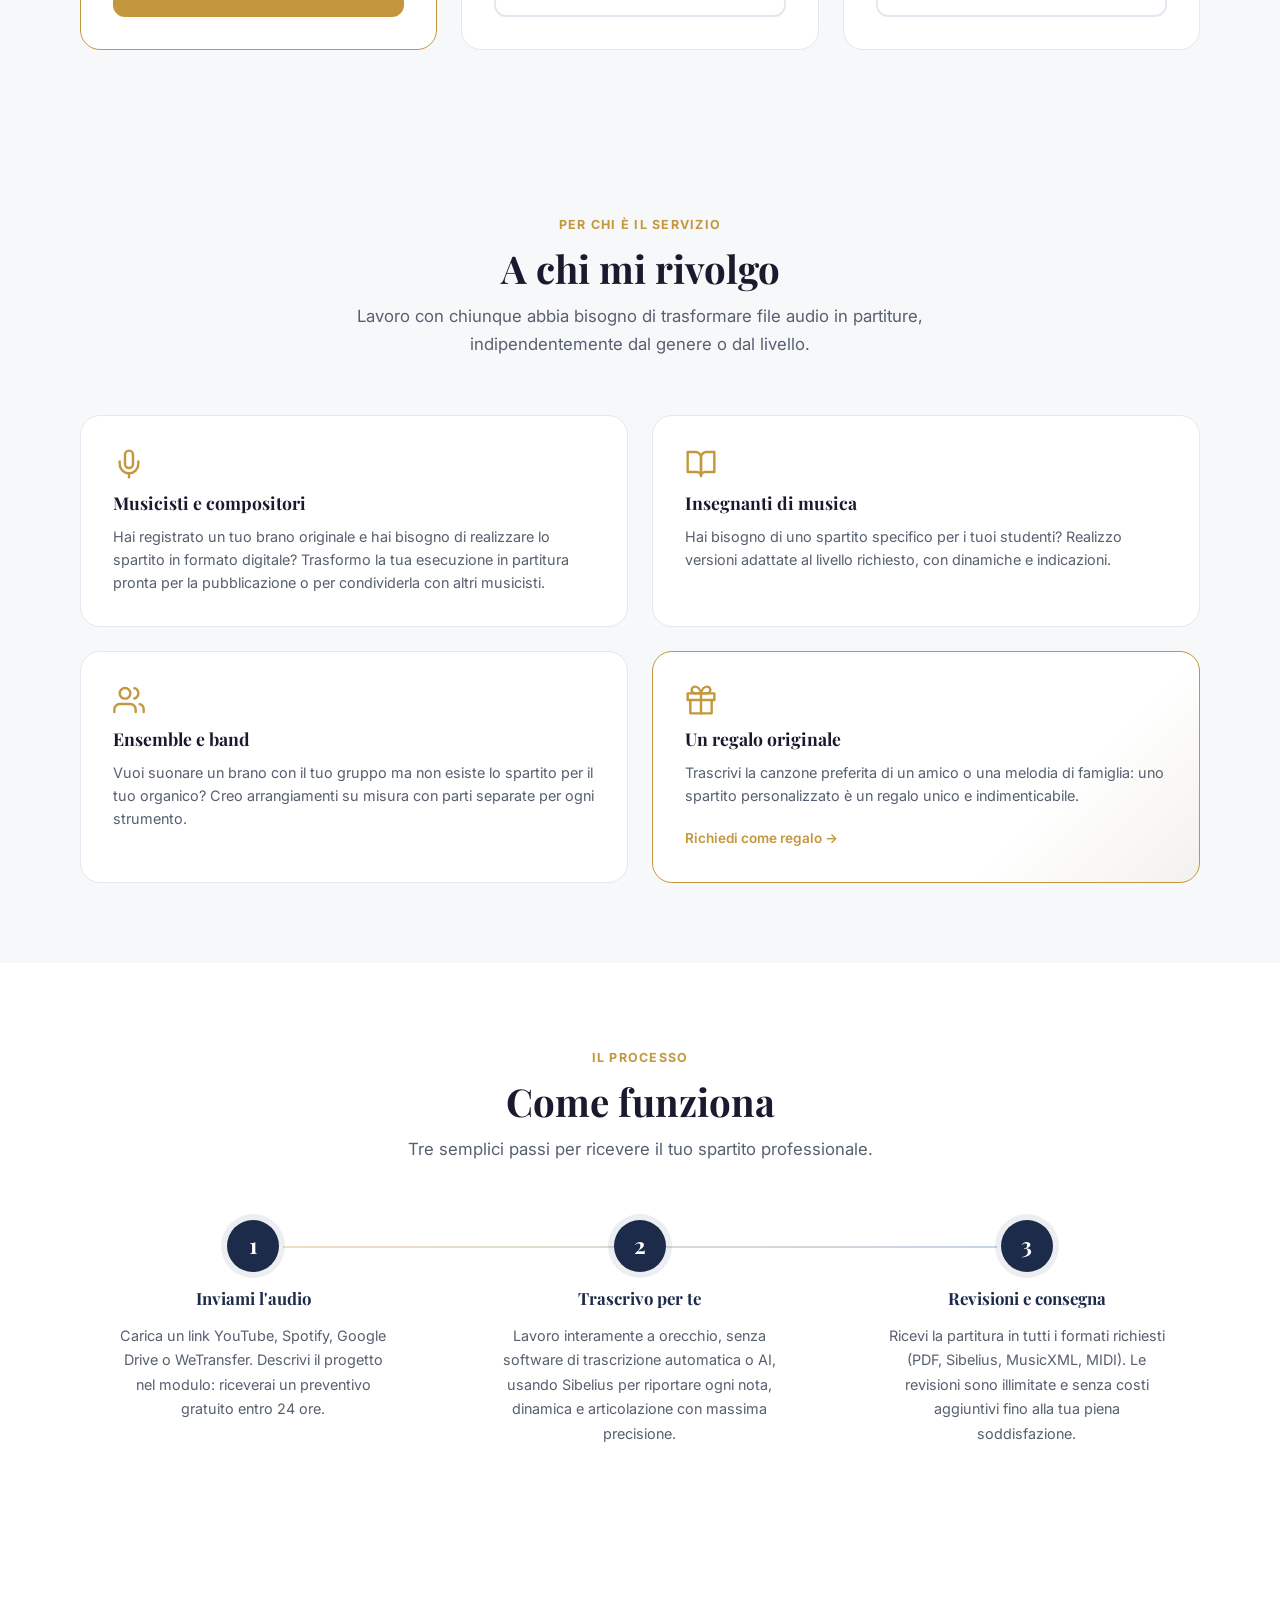
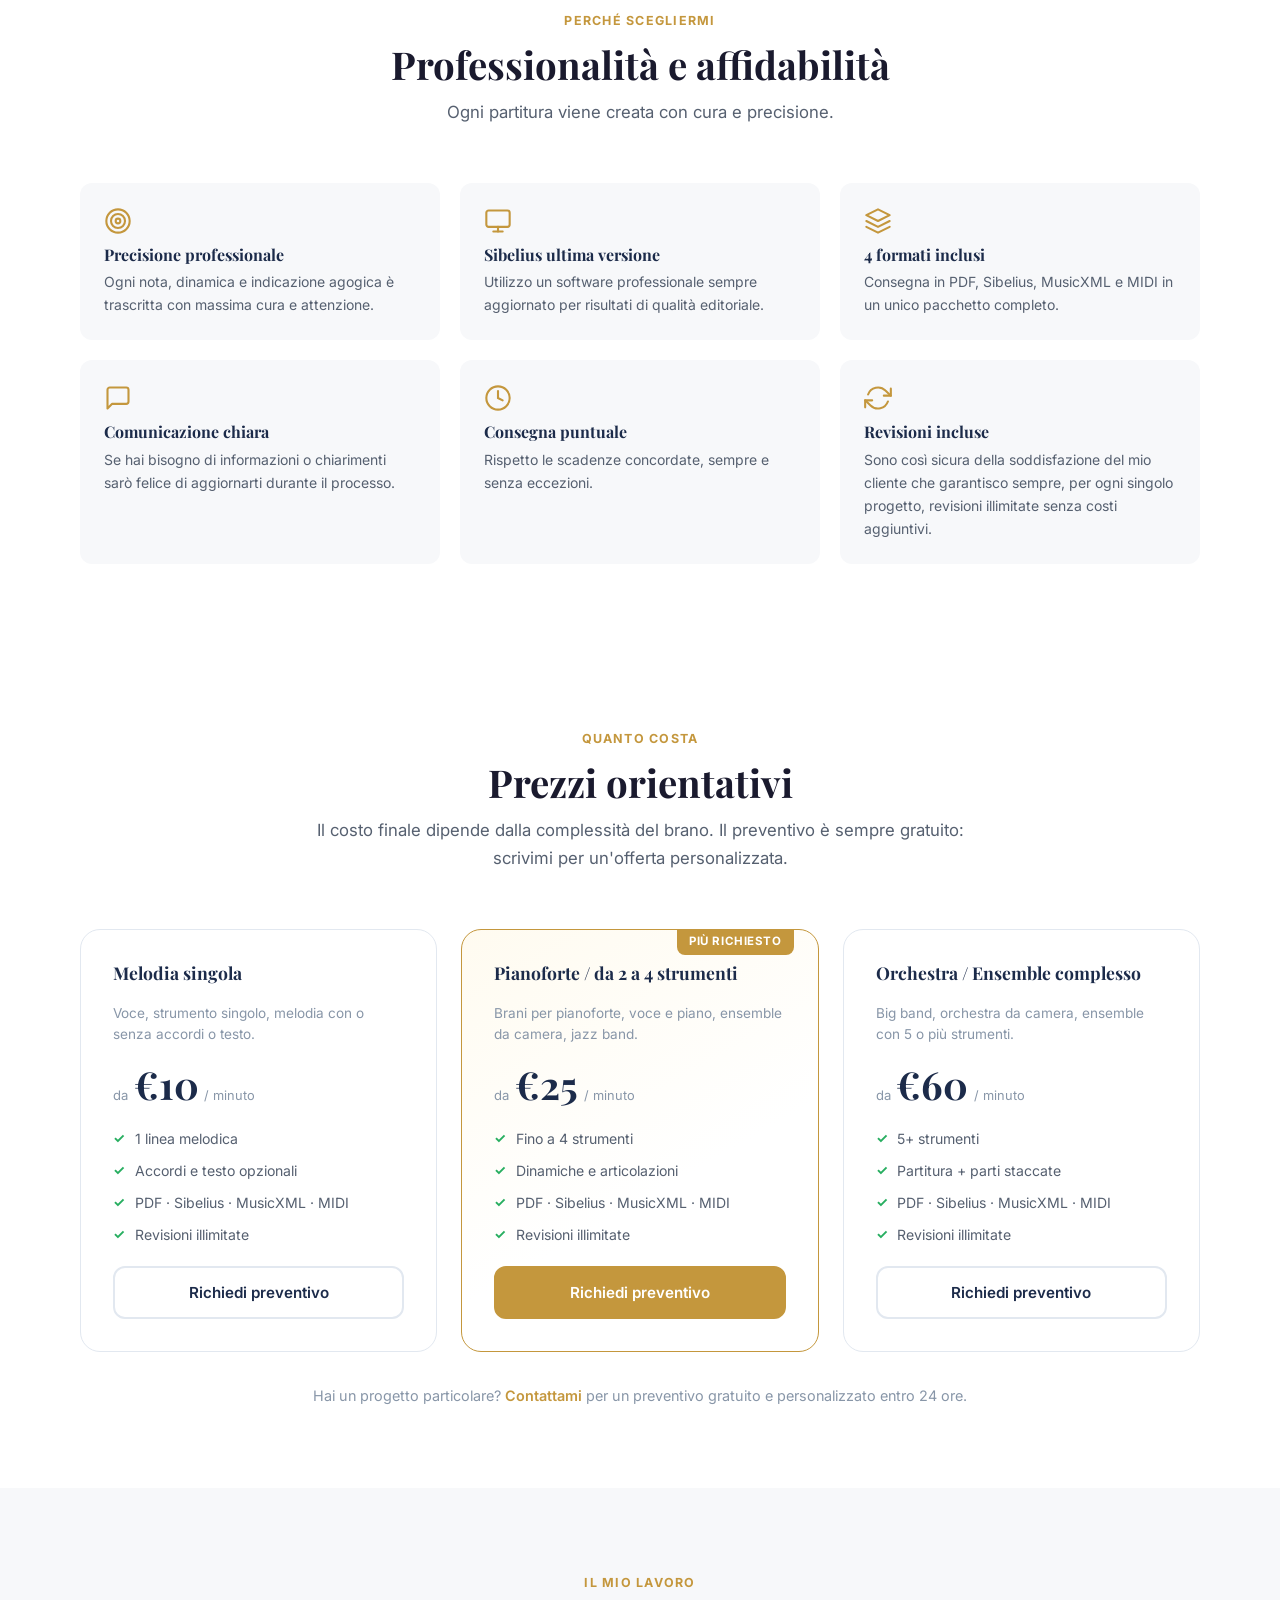
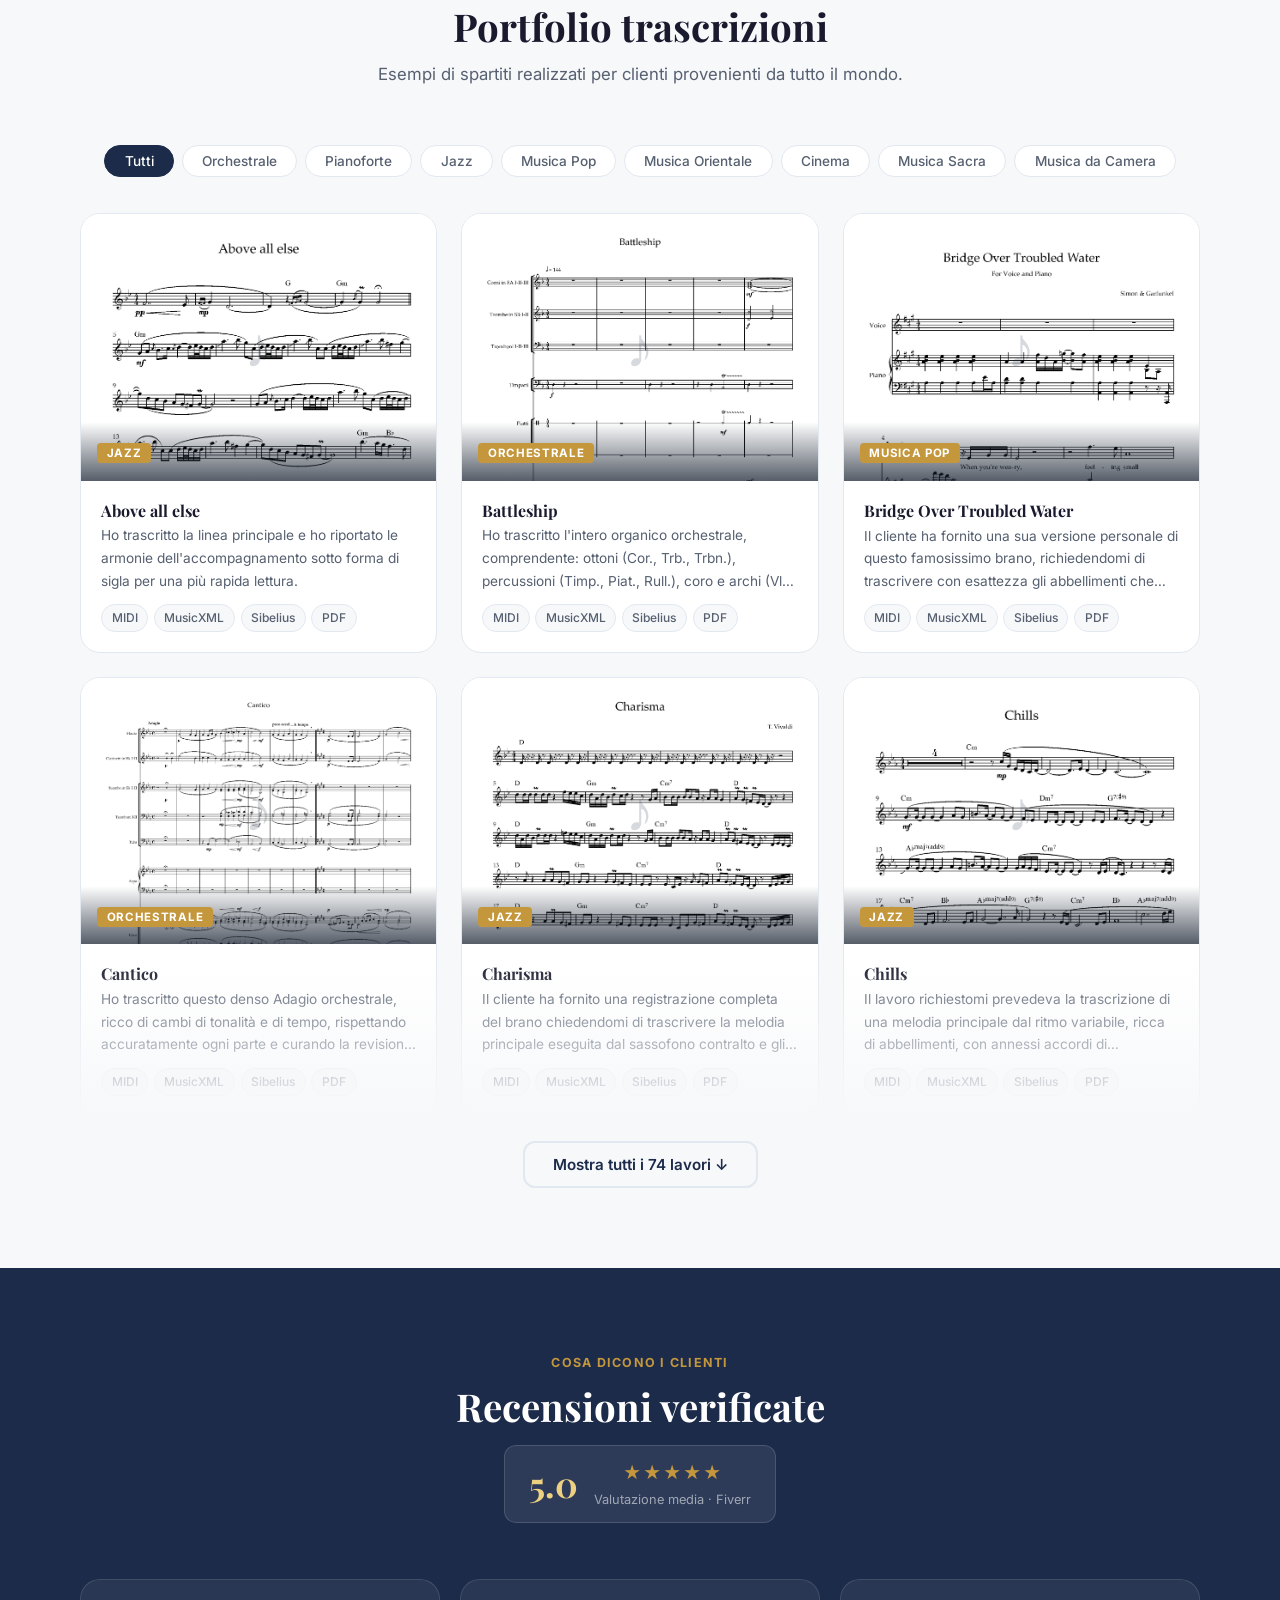
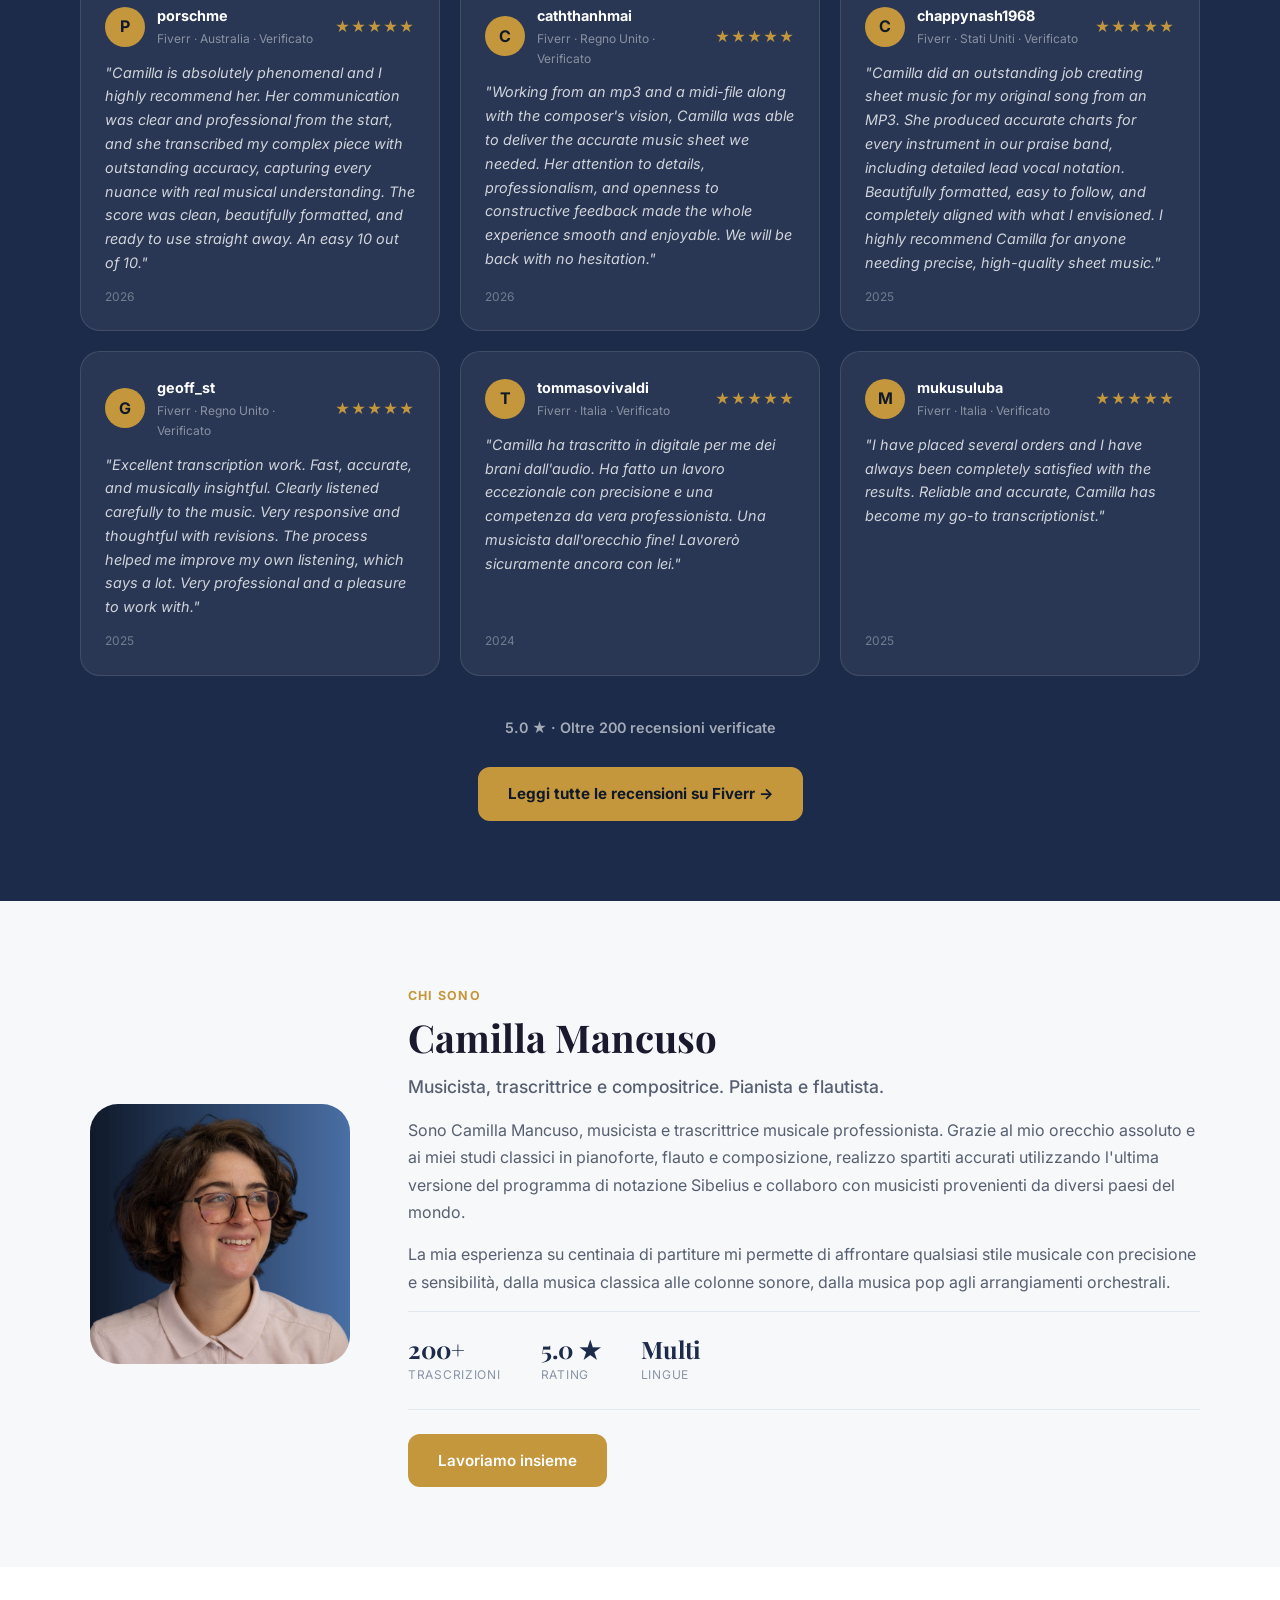
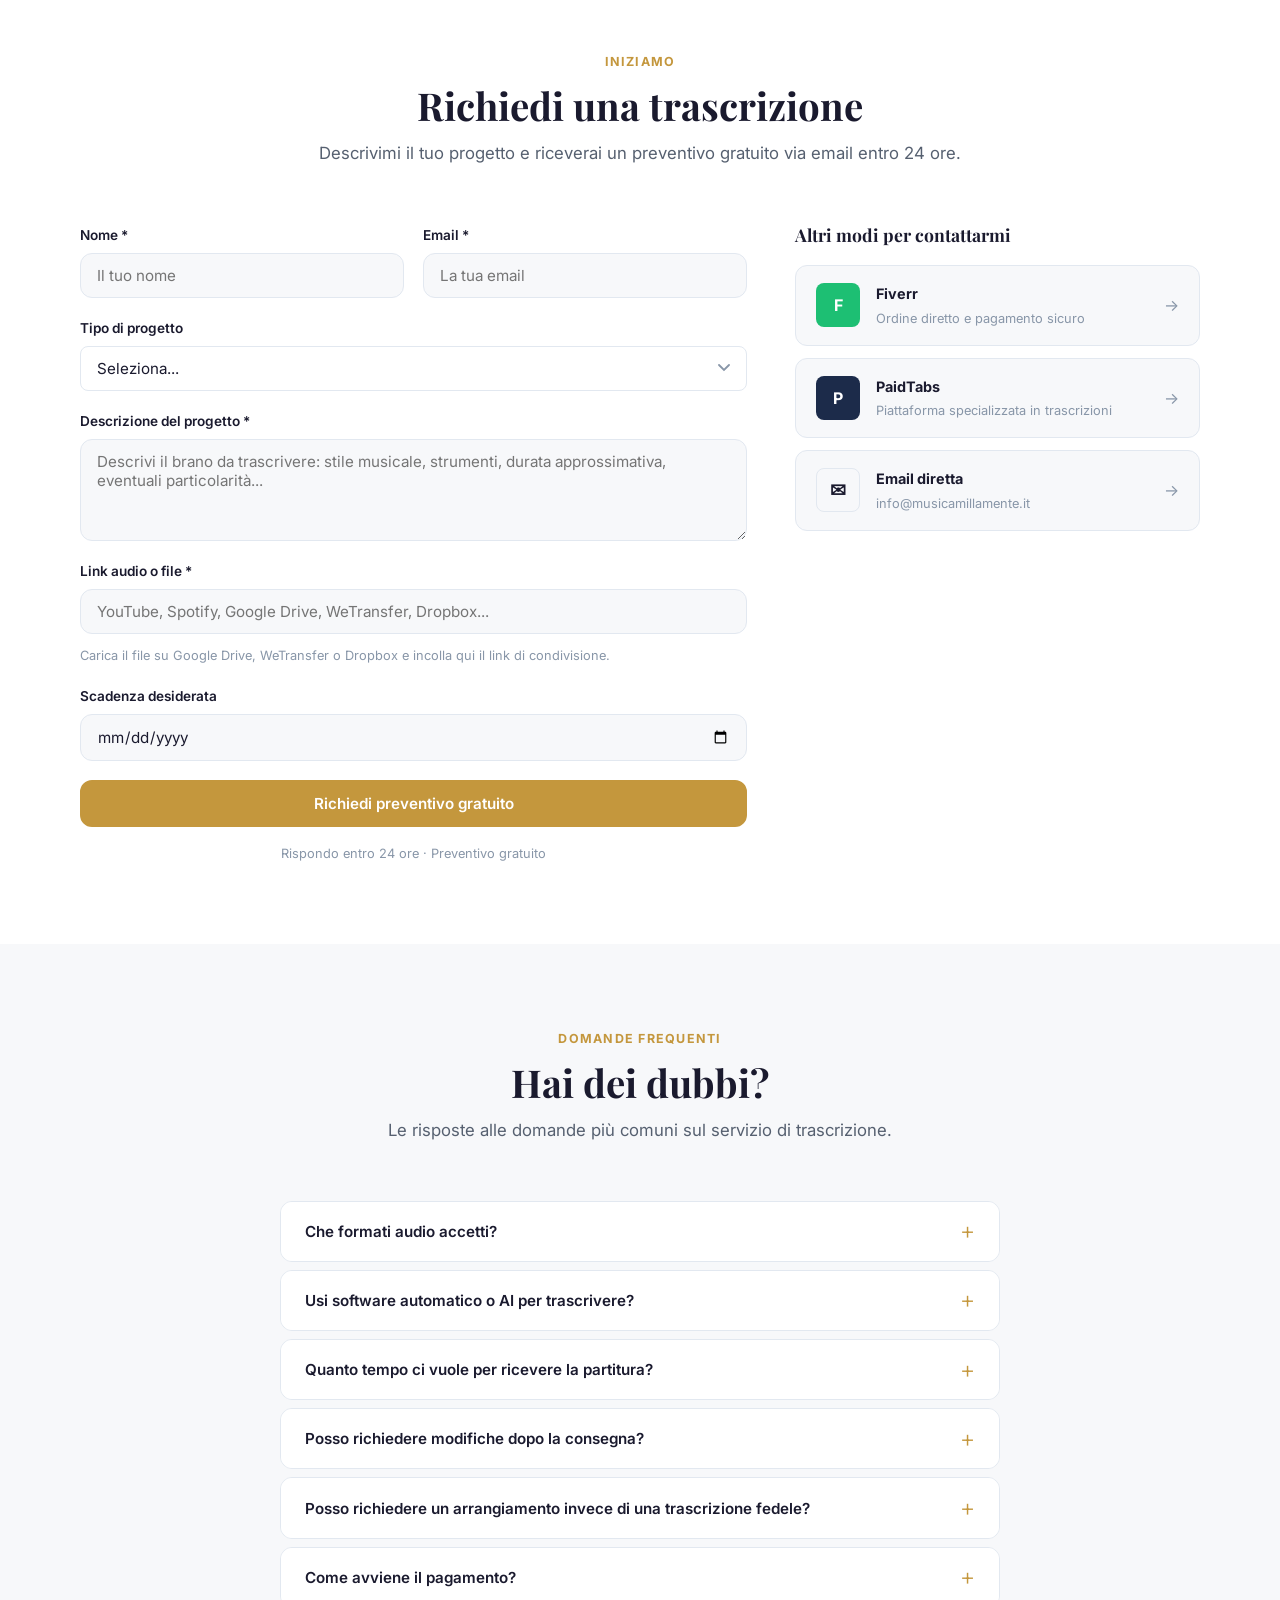
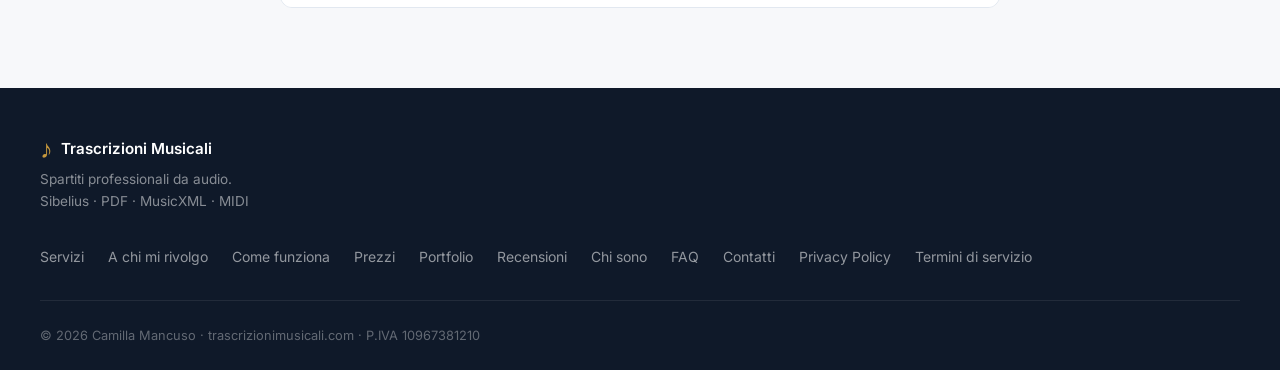
==== commit a462cffd: "Modifiche" ====
--- a/index.html
+++ b/index.html
@@ -187,20 +187,20 @@
       <div class="section-header">
         <span class="section-label">Per chi è il servizio</span>
         <h2>A chi mi rivolgo</h2>
-        <p>Lavoro con chiunque abbia bisogno di trasformare la musica in spartito — indipendentemente dal genere o dal livello.</p>
+        <p>Lavoro con chiunque abbia bisogno di trasformare file audio in partiture, indipendentemente dal genere o dal livello.</p>
       </div>
       <div class="audience-grid">
 
         <div class="audience-card">
           <div class="audience-icon"><svg viewBox="0 0 24 24" fill="none" stroke="currentColor" stroke-width="1.8" stroke-linecap="round" stroke-linejoin="round" aria-hidden="true"><path d="M12 2a3 3 0 0 0-3 3v7a3 3 0 0 0 6 0V5a3 3 0 0 0-3-3z"/><path d="M19 10v2a7 7 0 0 1-14 0v-2"/><line x1="12" y1="19" x2="12" y2="22"/></svg></div>
           <h3>Musicisti e compositori</h3>
-          <p>Hai registrato un tuo brano originale e vuoi uno spartito? Trasformo la tua esecuzione in partitura pronta per la pubblicazione o per condividerla con altri musicisti.</p>
+          <p>Hai registrato un tuo brano originale e hai bisogno di realizzare lo spartito in formato digitale? Trasformo la tua esecuzione in partitura pronta per la pubblicazione o per condividerla con altri musicisti.</p>
         </div>
 
         <div class="audience-card">
           <div class="audience-icon"><svg viewBox="0 0 24 24" fill="none" stroke="currentColor" stroke-width="1.8" stroke-linecap="round" stroke-linejoin="round" aria-hidden="true"><path d="M2 3h6a4 4 0 0 1 4 4v14a3 3 0 0 0-3-3H2z"/><path d="M22 3h-6a4 4 0 0 0-4 4v14a3 3 0 0 1 3-3h7z"/></svg></div>
           <h3>Insegnanti di musica</h3>
-          <p>Hai bisogno di uno spartito specifico per i tuoi studenti? Realizzo versioni adattate al livello richiesto, con dinamiche e indicazioni pedagogiche.</p>
+          <p>Hai bisogno di uno spartito specifico per i tuoi studenti? Realizzo versioni adattate al livello richiesto, con dinamiche e indicazioni.</p>
         </div>
 
         <div class="audience-card">
@@ -212,7 +212,7 @@
         <div class="audience-card audience-card--gift">
           <div class="audience-icon"><svg viewBox="0 0 24 24" fill="none" stroke="currentColor" stroke-width="1.8" stroke-linecap="round" stroke-linejoin="round" aria-hidden="true"><polyline points="20 12 20 22 4 22 4 12"/><rect x="2" y="7" width="20" height="5"/><line x1="12" y1="22" x2="12" y2="7"/><path d="M12 7H7.5a2.5 2.5 0 0 1 0-5C11 2 12 7 12 7z"/><path d="M12 7h4.5a2.5 2.5 0 0 0 0-5C13 2 12 7 12 7z"/></svg></div>
           <h3>Un regalo originale</h3>
-          <p>Trascrivi il brano del vostro matrimonio, la canzone preferita di un amico o una melodia di famiglia: uno spartito personalizzato è un regalo unico e indimenticabile.</p>
+          <p>Trascrivi la canzone preferita di un amico o una melodia di famiglia: uno spartito personalizzato è un regalo unico e indimenticabile.</p>
           <a href="#contatto" class="audience-cta">Richiedi come regalo →</a>
         </div>
 
@@ -269,7 +269,7 @@
         <div class="why-item">
           <div class="why-icon"><svg viewBox="0 0 24 24" fill="none" stroke="currentColor" stroke-width="1.8" stroke-linecap="round" stroke-linejoin="round" aria-hidden="true"><rect x="2" y="3" width="20" height="14" rx="2"/><line x1="8" y1="21" x2="16" y2="21"/><line x1="12" y1="17" x2="12" y2="21"/></svg></div>
           <h4>Sibelius ultima versione</h4>
-          <p>Utilizzo un software professionale per risultati di qualità editoriale.</p>
+          <p>Utilizzo un software professionale sempre aggiornato per risultati di qualità editoriale.</p>
         </div>
         <div class="why-item">
           <div class="why-icon"><svg viewBox="0 0 24 24" fill="none" stroke="currentColor" stroke-width="1.8" stroke-linecap="round" stroke-linejoin="round" aria-hidden="true"><polygon points="12 2 2 7 12 12 22 7 12 2"/><polyline points="2 17 12 22 22 17"/><polyline points="2 12 12 17 22 12"/></svg></div>
@@ -301,7 +301,7 @@
       <div class="section-header">
         <span class="section-label">Quanto costa</span>
         <h2>Prezzi orientativi</h2>
-        <p>Il costo finale dipende dalla complessità del brano. Il preventivo è sempre gratuito — scrivimi per un'offerta personalizzata.</p>
+        <p>Il costo finale dipende dalla complessità del brano. Il preventivo è sempre gratuito: scrivimi per un'offerta personalizzata.</p>
       </div>
       <div class="pricing-grid">
 
@@ -324,8 +324,8 @@
 
         <div class="pricing-card pricing-card--featured">
           <div class="pricing-badge">Più richiesto</div>
-          <h3>Pianoforte / 2–4 strumenti</h3>
-          <p class="pricing-desc">Brani per pianoforte, voce e piano, ensemble da camera, jazz combo.</p>
+          <h3>Pianoforte / da 2 a 4 strumenti</h3>
+          <p class="pricing-desc">Brani per pianoforte, voce e piano, ensemble da camera, jazz band.</p>
           <div class="pricing-price">
             <span class="price-from">da</span>
             <span class="price-amount">€25</span>
@@ -1413,7 +1413,7 @@
           <p>
             La mia esperienza su centinaia di partiture mi permette di affrontare qualsiasi
             stile musicale con precisione e sensibilità, dalla musica classica alle colonne
-            sonore e dalla musica pop agli arrangiamenti orchestrali.
+            sonore, dalla musica pop agli arrangiamenti orchestrali.
           </p>
           <div class="about-stats">
             <div class="about-stat">
@@ -1470,7 +1470,7 @@
                 <option value="uso-personale">Uso personale o di studio</option>
                 <option value="ensemble">Per un ensemble o gruppo</option>
                 <option value="pubblicazione">Pubblicazione o uso commerciale</option>
-                <option value="regalo">🎁 È un regalo per qualcuno</option>
+                <option value="regalo">✦ È un regalo per qualcuno</option>
               </select>
             </div>
 
@@ -1575,14 +1575,14 @@
         <div class="faq-item">
           <button class="faq-q" aria-expanded="false">Quanto tempo ci vuole per ricevere la partitura?</button>
           <div class="faq-a">
-            <p>I tempi variano in base alla complessità e alla durata del brano. In genere consegno entro 3–7 giorni. Per i progetti più lunghi o urgenti concordiamo insieme una scadenza prima di iniziare.</p>
+            <p>I tempi variano in base alla complessità e alla durata del brano. In genere consegno entro 3-7 giorni. Per i progetti più lunghi o urgenti concordiamo insieme una scadenza prima di iniziare.</p>
           </div>
         </div>
 
         <div class="faq-item">
           <button class="faq-q" aria-expanded="false">Posso richiedere modifiche dopo la consegna?</button>
           <div class="faq-a">
-            <p>Sì, le revisioni sono illimitate e senza costi aggiuntivi per ogni progetto. Continuo a lavorare fino a quando non sei completamente soddisfatto del risultato.</p>
+            <p>Sì, le revisioni sono illimitate e senza costi aggiuntivi per ogni progetto. L'ordine terminerà quando sarai completamente soddisfatto del risultato.</p>
           </div>
         </div>
 
--- a/css/style.css
+++ b/css/style.css
@@ -1439,6 +1439,35 @@
   margin-bottom: .75rem;
 }
 
+/* ===== MOBILE ===== */
+@media (max-width: 640px) {
+  /* Sections: reduce vertical padding */
+  .section, .section-alt, .section-dark { padding: 3.5rem 0; }
+  .section-header { margin-bottom: 2.25rem; }
+
+  /* Hero: tighten spacing */
+  .hero { padding: 5rem 0 3rem; }
+  .hero__title { font-size: clamp(2rem, 8vw, 2.6rem); }
+  .hero__ctas { flex-direction: column; align-items: stretch; }
+  .hero__ctas .btn { text-align: center; }
+
+  /* Trust bar: 2×2 on narrow screens */
+  .trust-bar__inner { gap: .75rem 1.5rem; }
+  .trust-item { min-width: calc(50% - 1rem); }
+
+  /* Pricing: single column */
+  .pricing-grid { grid-template-columns: 1fr; }
+
+  /* Footer: organised 2-column link grid */
+  .footer__inner { padding: 2.5rem 0 1.25rem; gap: 1.5rem; }
+  .footer-links {
+    display: grid;
+    grid-template-columns: 1fr 1fr;
+    gap: .6rem .75rem;
+  }
+  .footer-bottom { padding-top: 1.25rem; text-align: center; }
+}
+
 /* ===== UTILITIES ===== */
 @media (prefers-reduced-motion: reduce) {
   *, *::before, *::after { transition-duration: .01ms !important; }
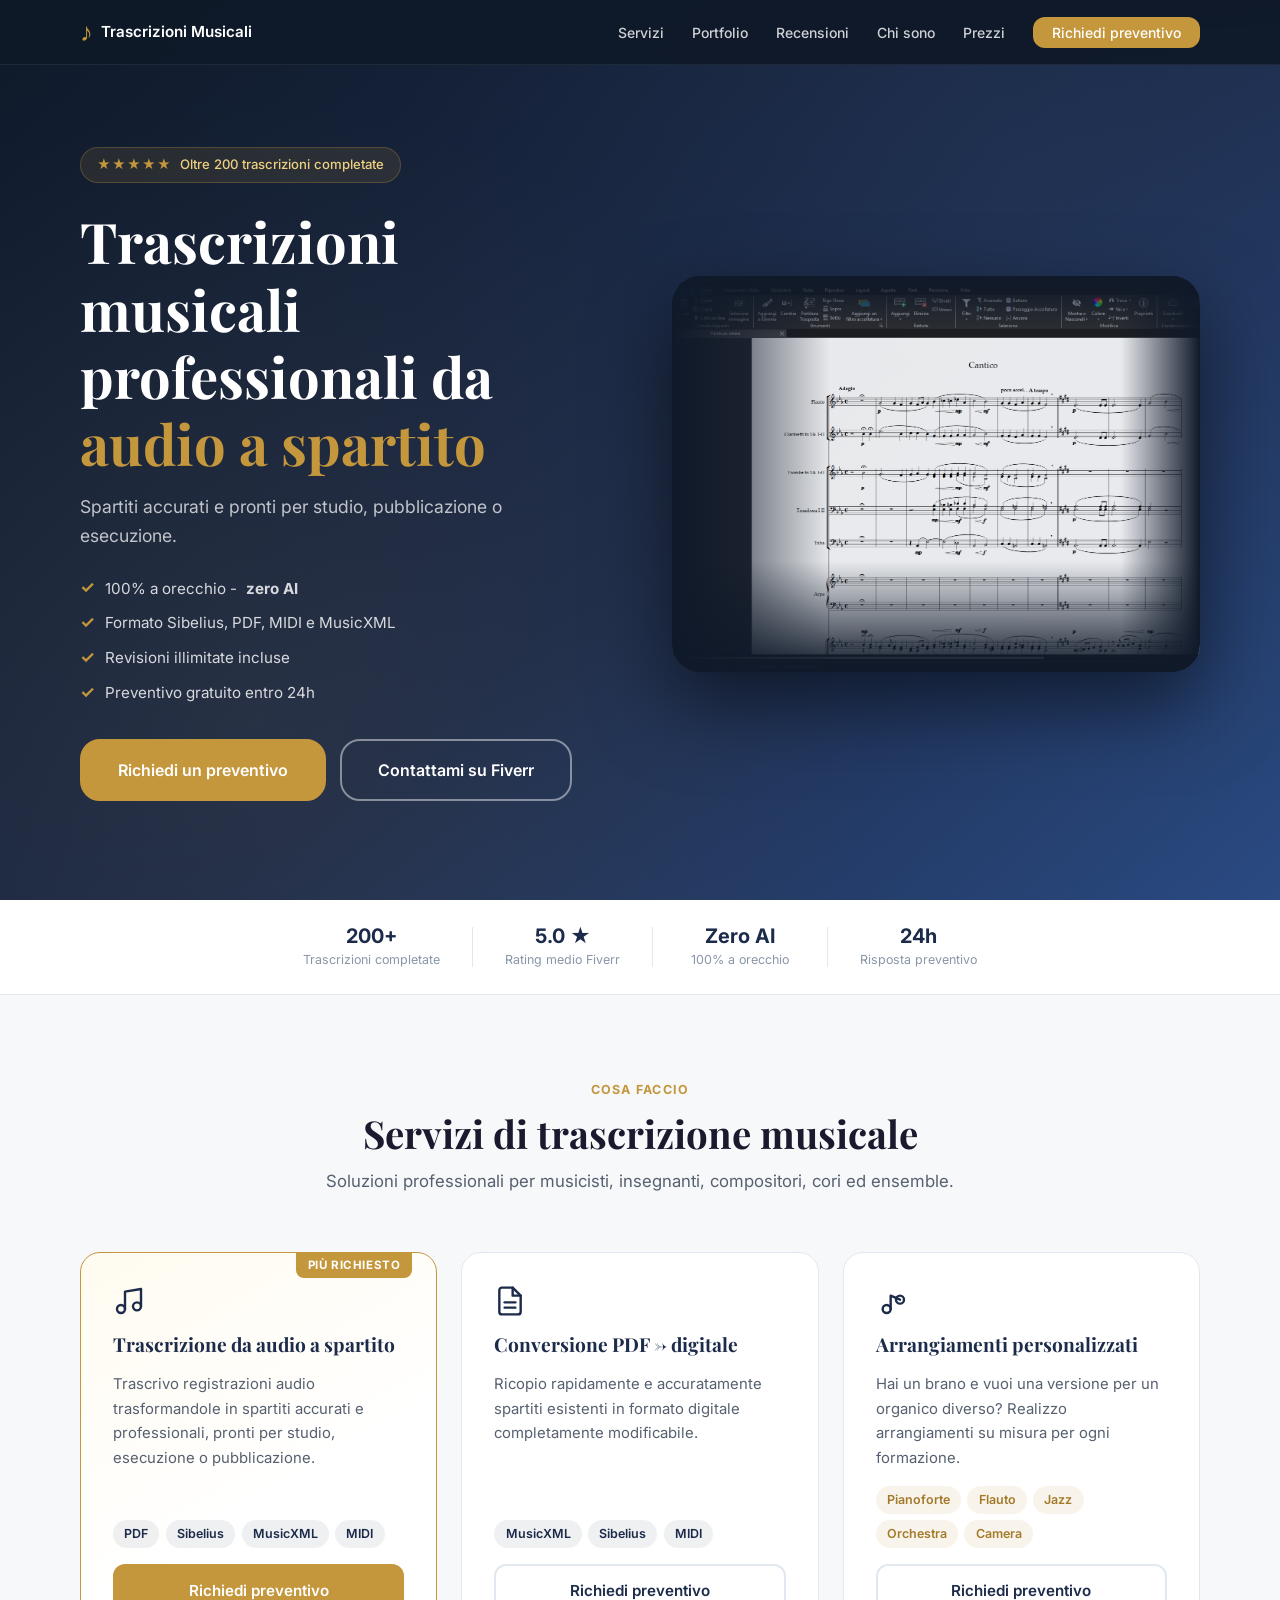
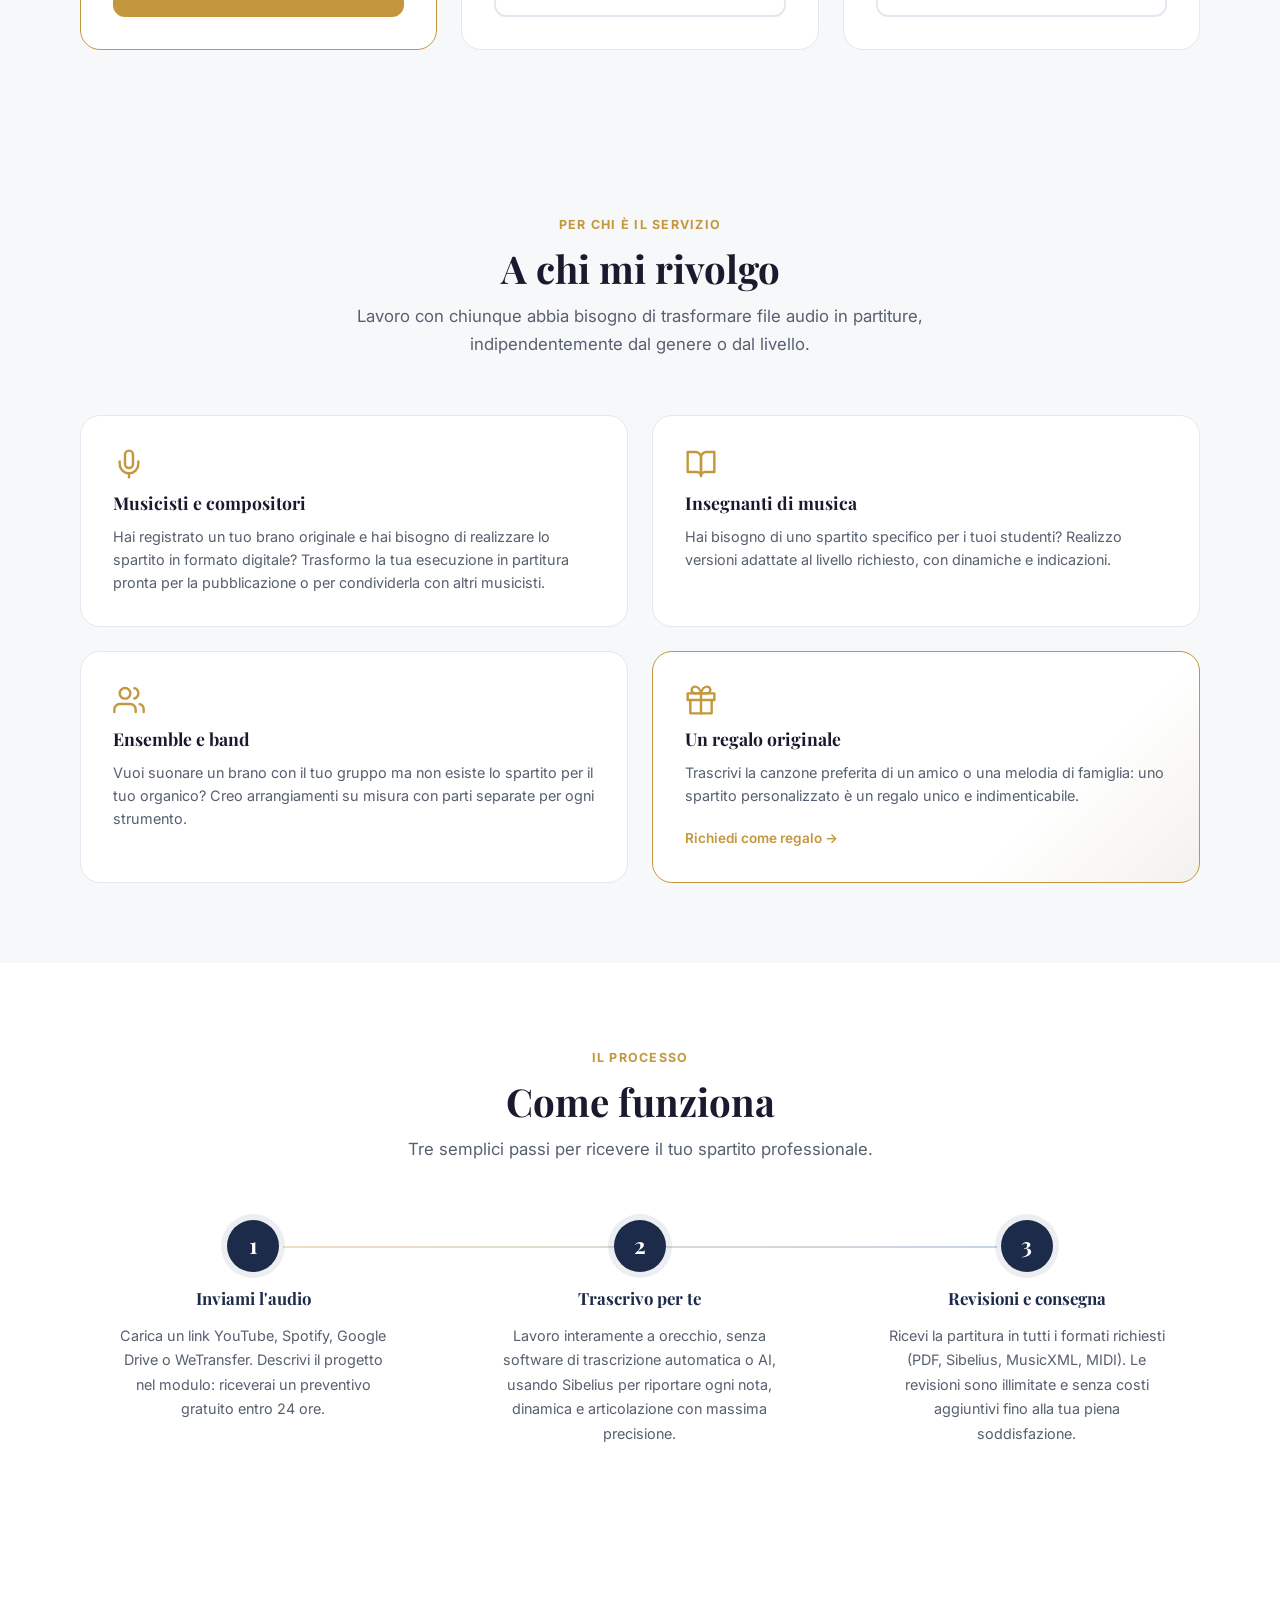
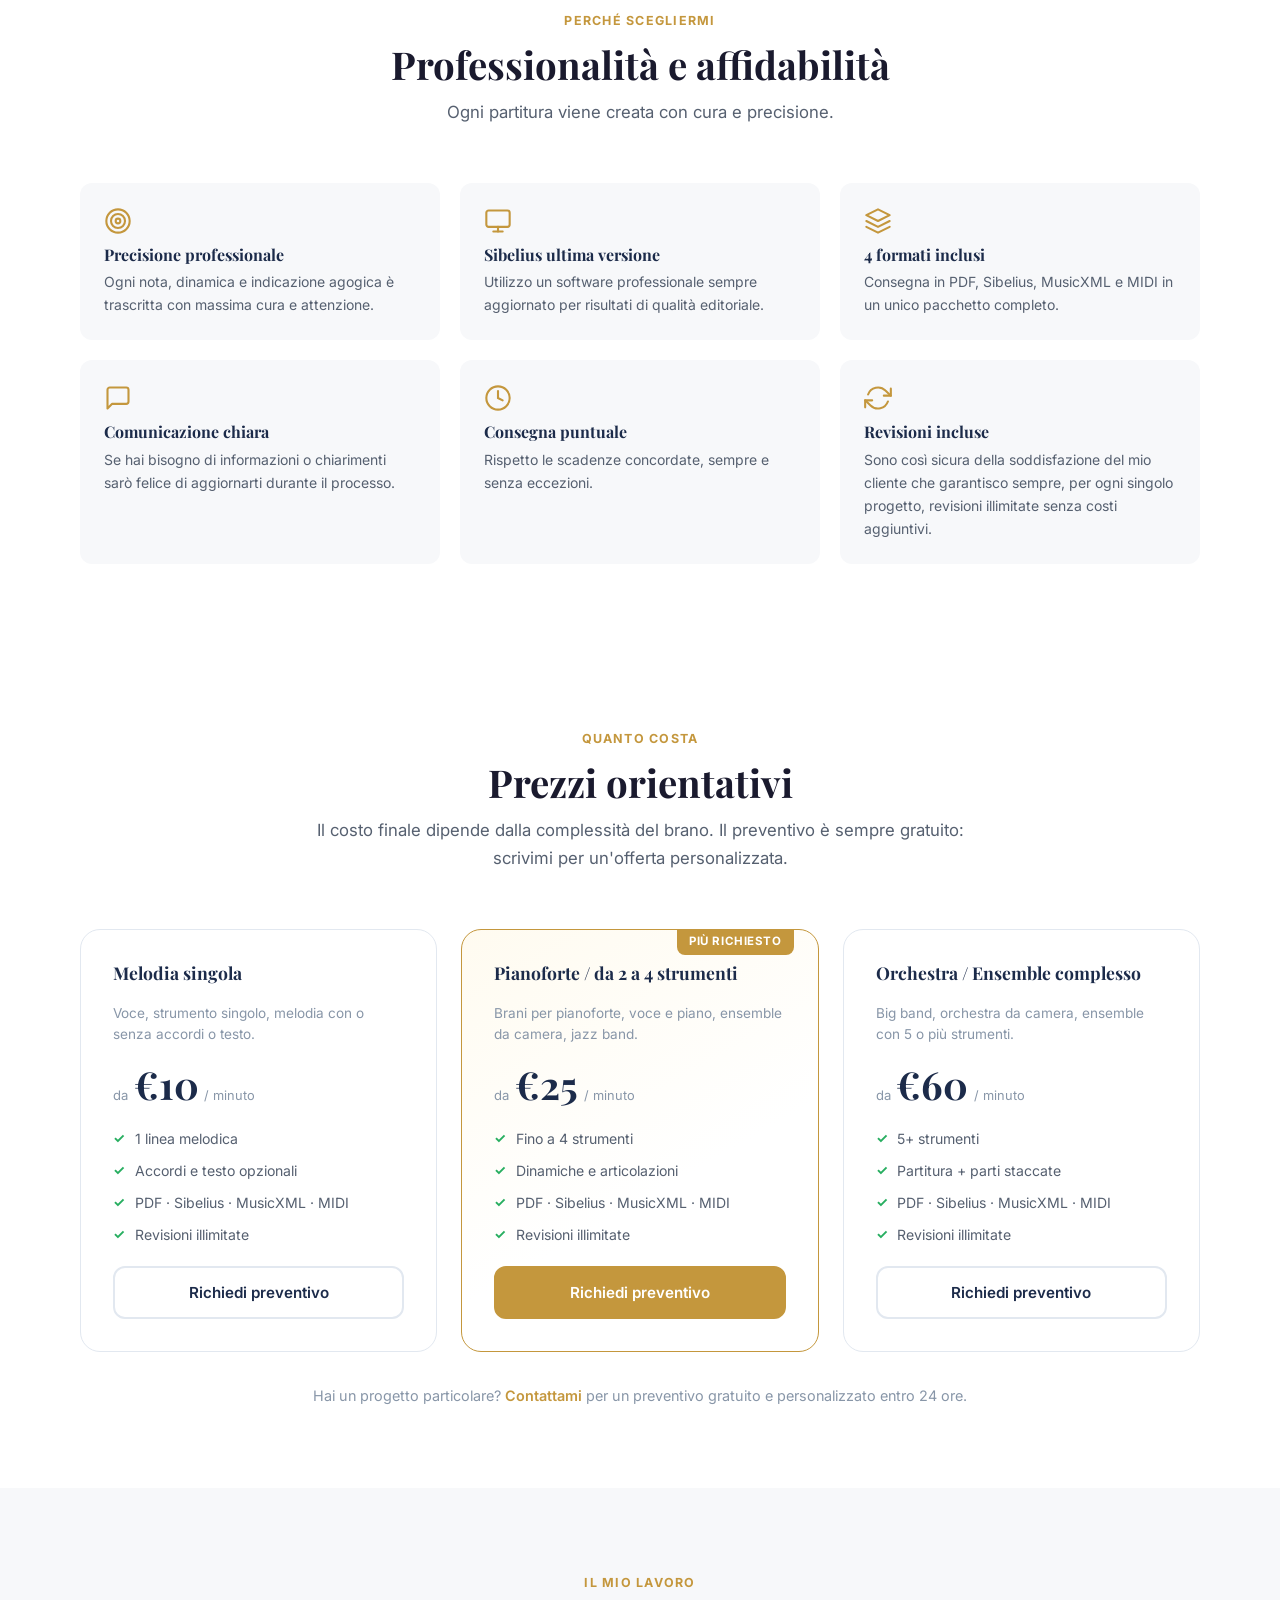
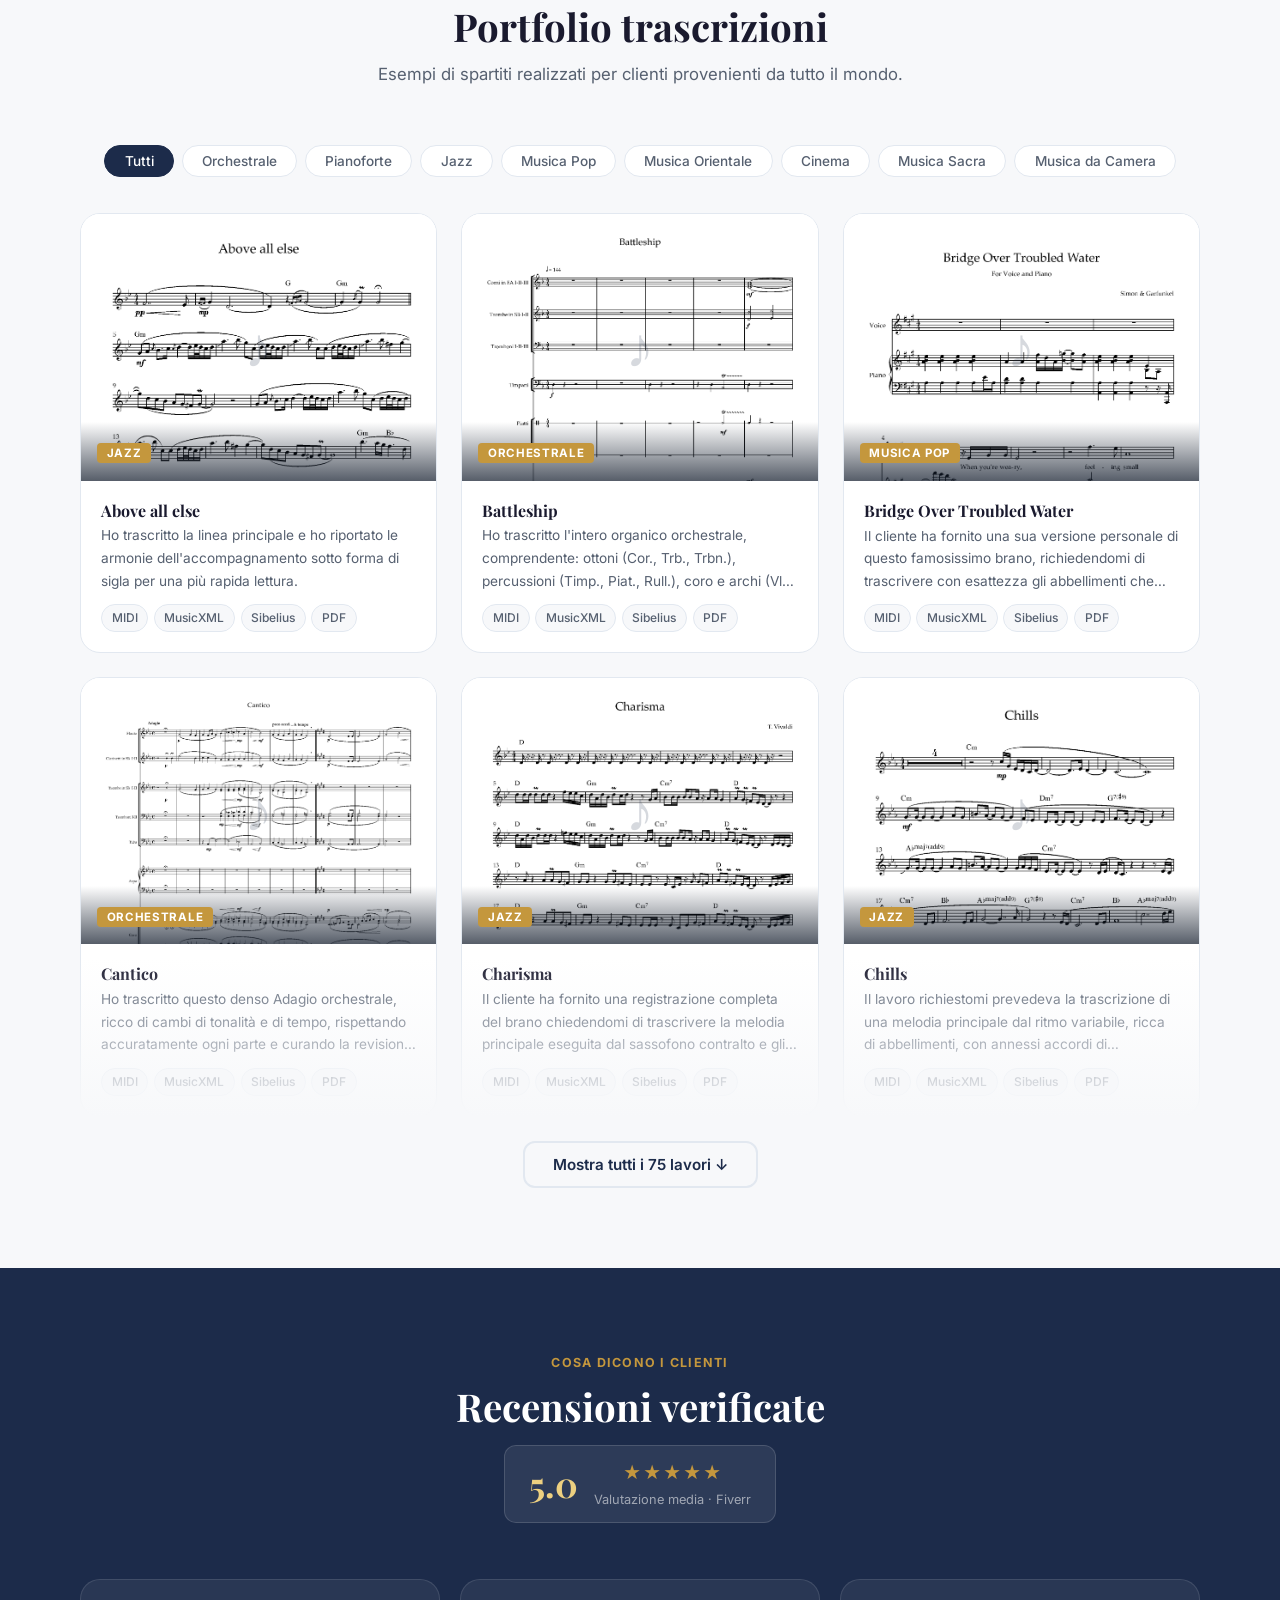
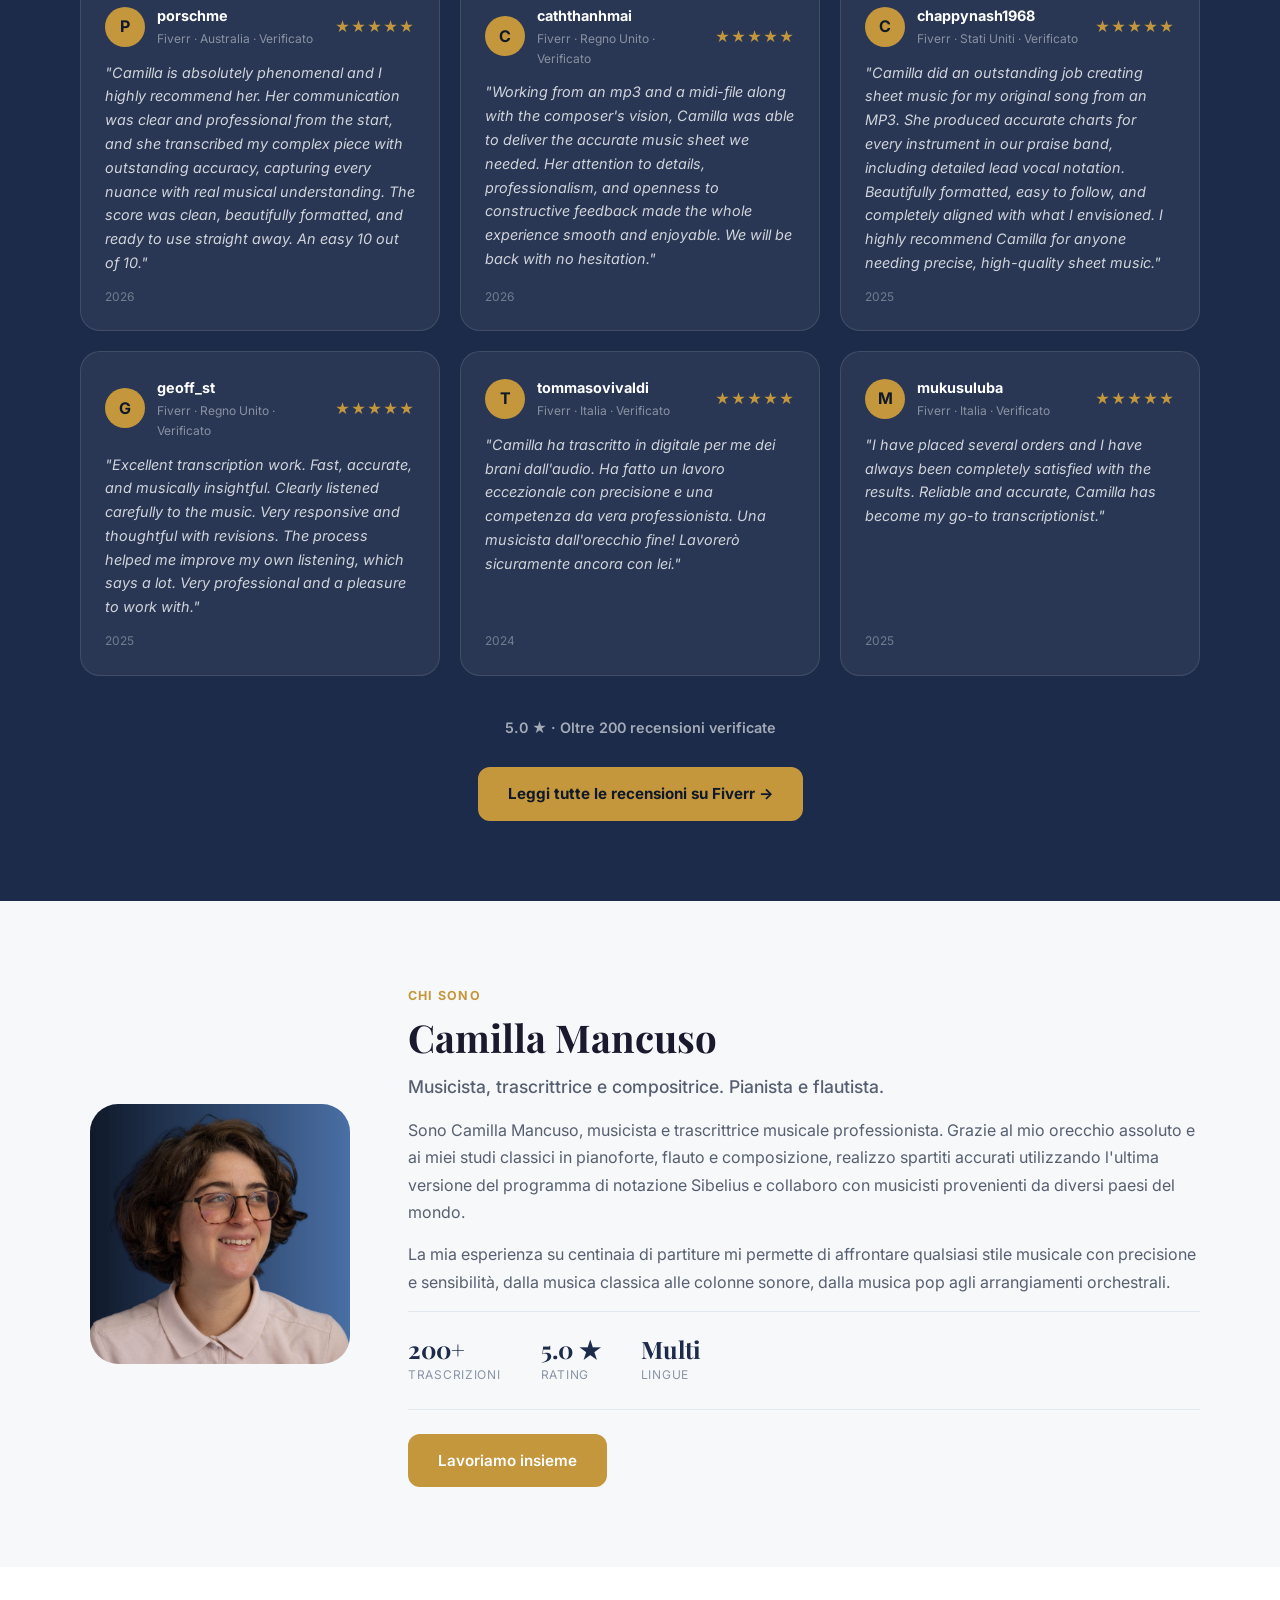
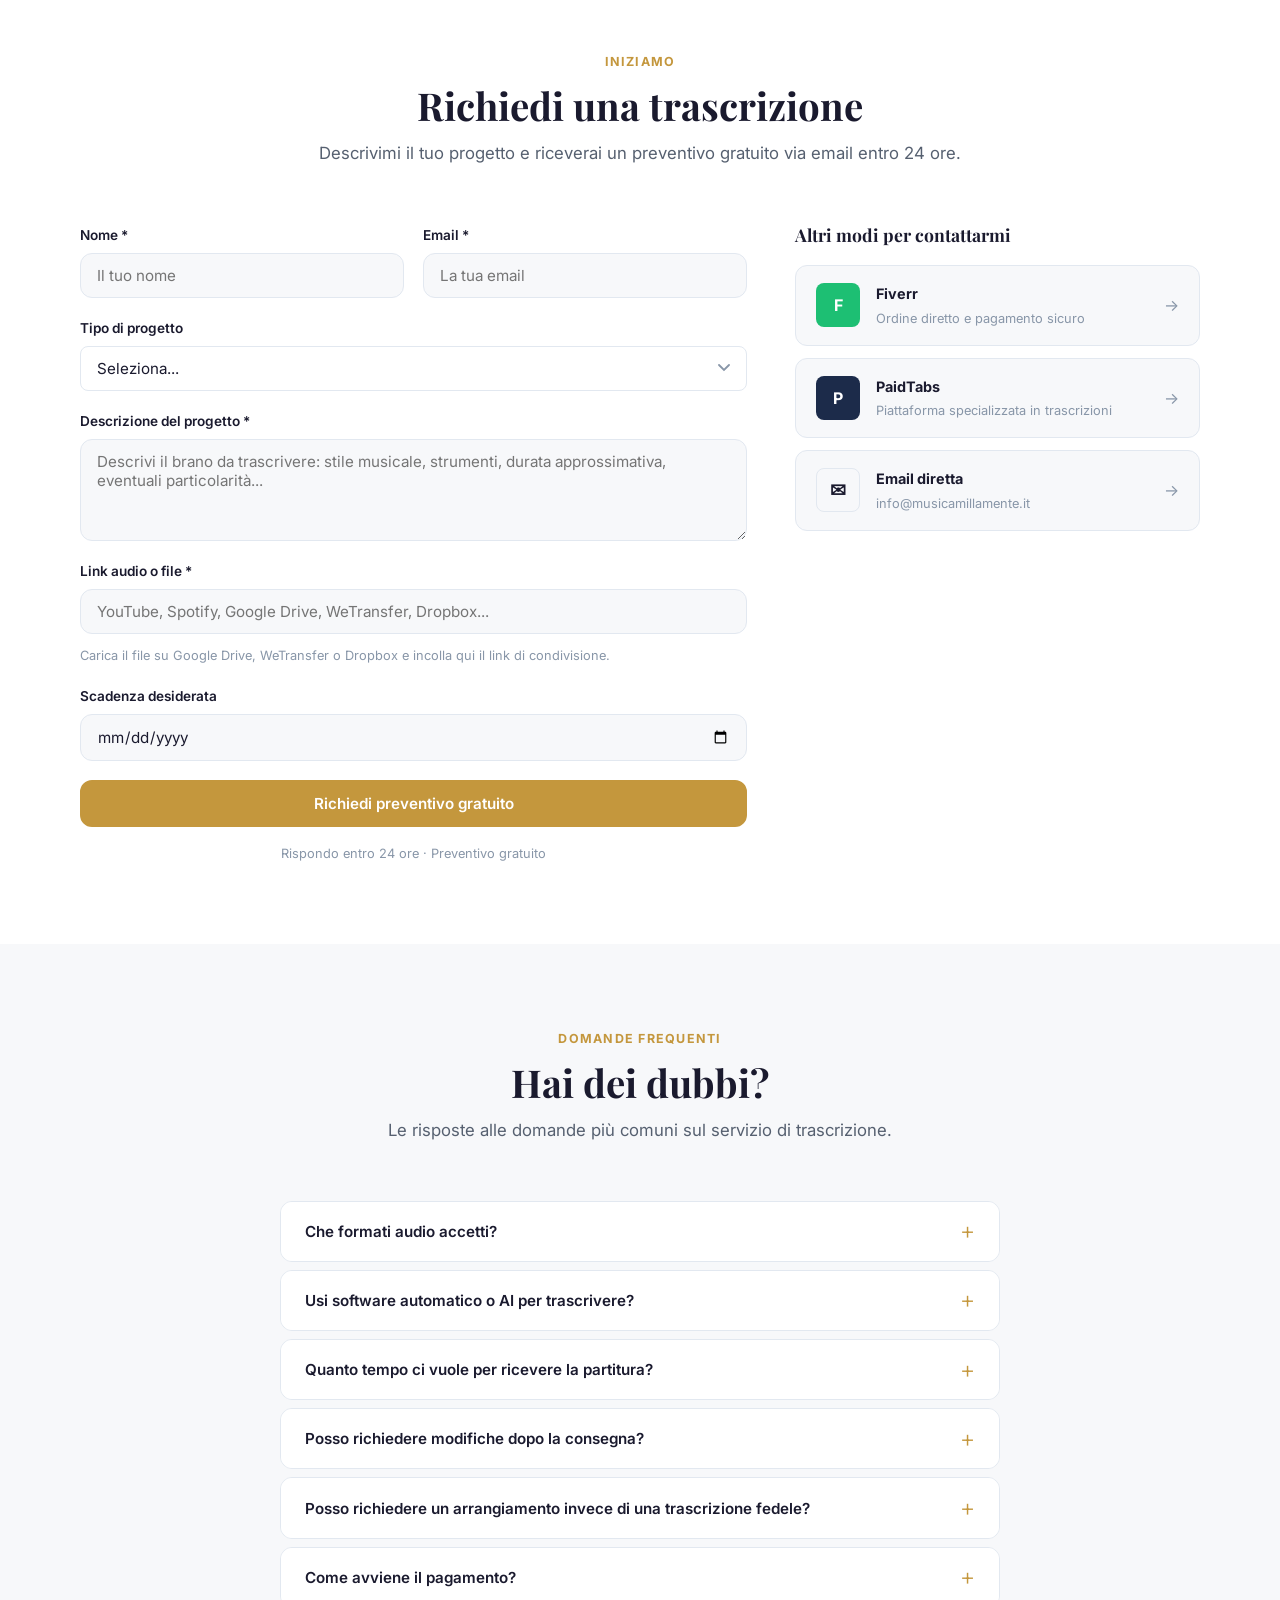
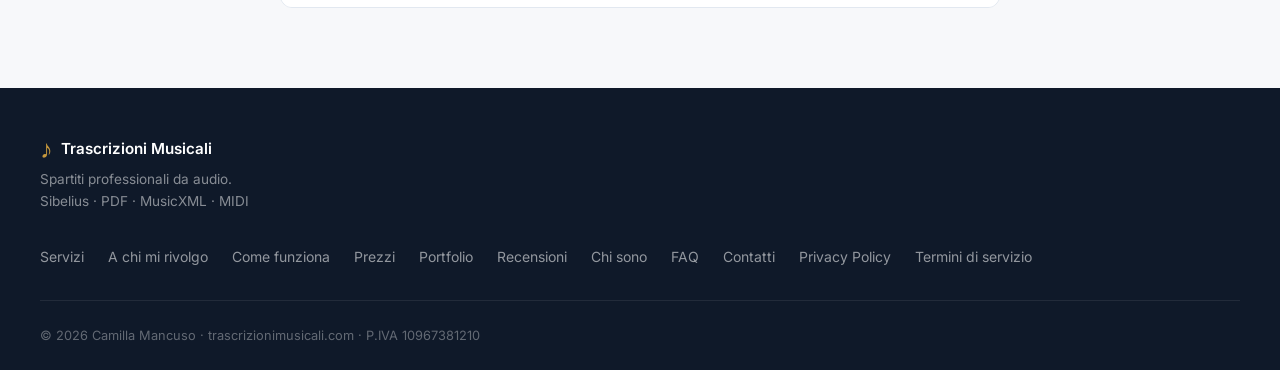
==== commit 30762232: "wov" ====
--- a/index.html
+++ b/index.html
@@ -1238,6 +1238,18 @@
           </div>
         </article>
 
+        <article class="portfolio-item" data-category="piano">
+          <div class="portfolio-img">
+            <img src="assets/images/portfolio/Woven Silence.pianoforte.png" alt="Woven Silence" loading="lazy">
+            <div class="portfolio-overlay"><span class="portfolio-type">Pianoforte</span></div>
+          </div>
+          <div class="portfolio-info">
+            <h4>Woven Silence</h4>
+            <p>Questa pagina d'album per pianoforte è stata trascritta con massima accuratezza, tenendo conto del fraseggio, del tocco e del pedale utilizzato dall'esecutore.</p>
+            <div class="portfolio-tags"><span>MIDI</span><span>MusicXML</span><span>Sibelius</span><span>PDF</span></div>
+          </div>
+        </article>
+
         <article class="portfolio-item" data-category="pop">
           <div class="portfolio-img">
             <img src="assets/images/portfolio/Wonderwall Re.musica_pop.png" alt="Wonderwall" loading="lazy">
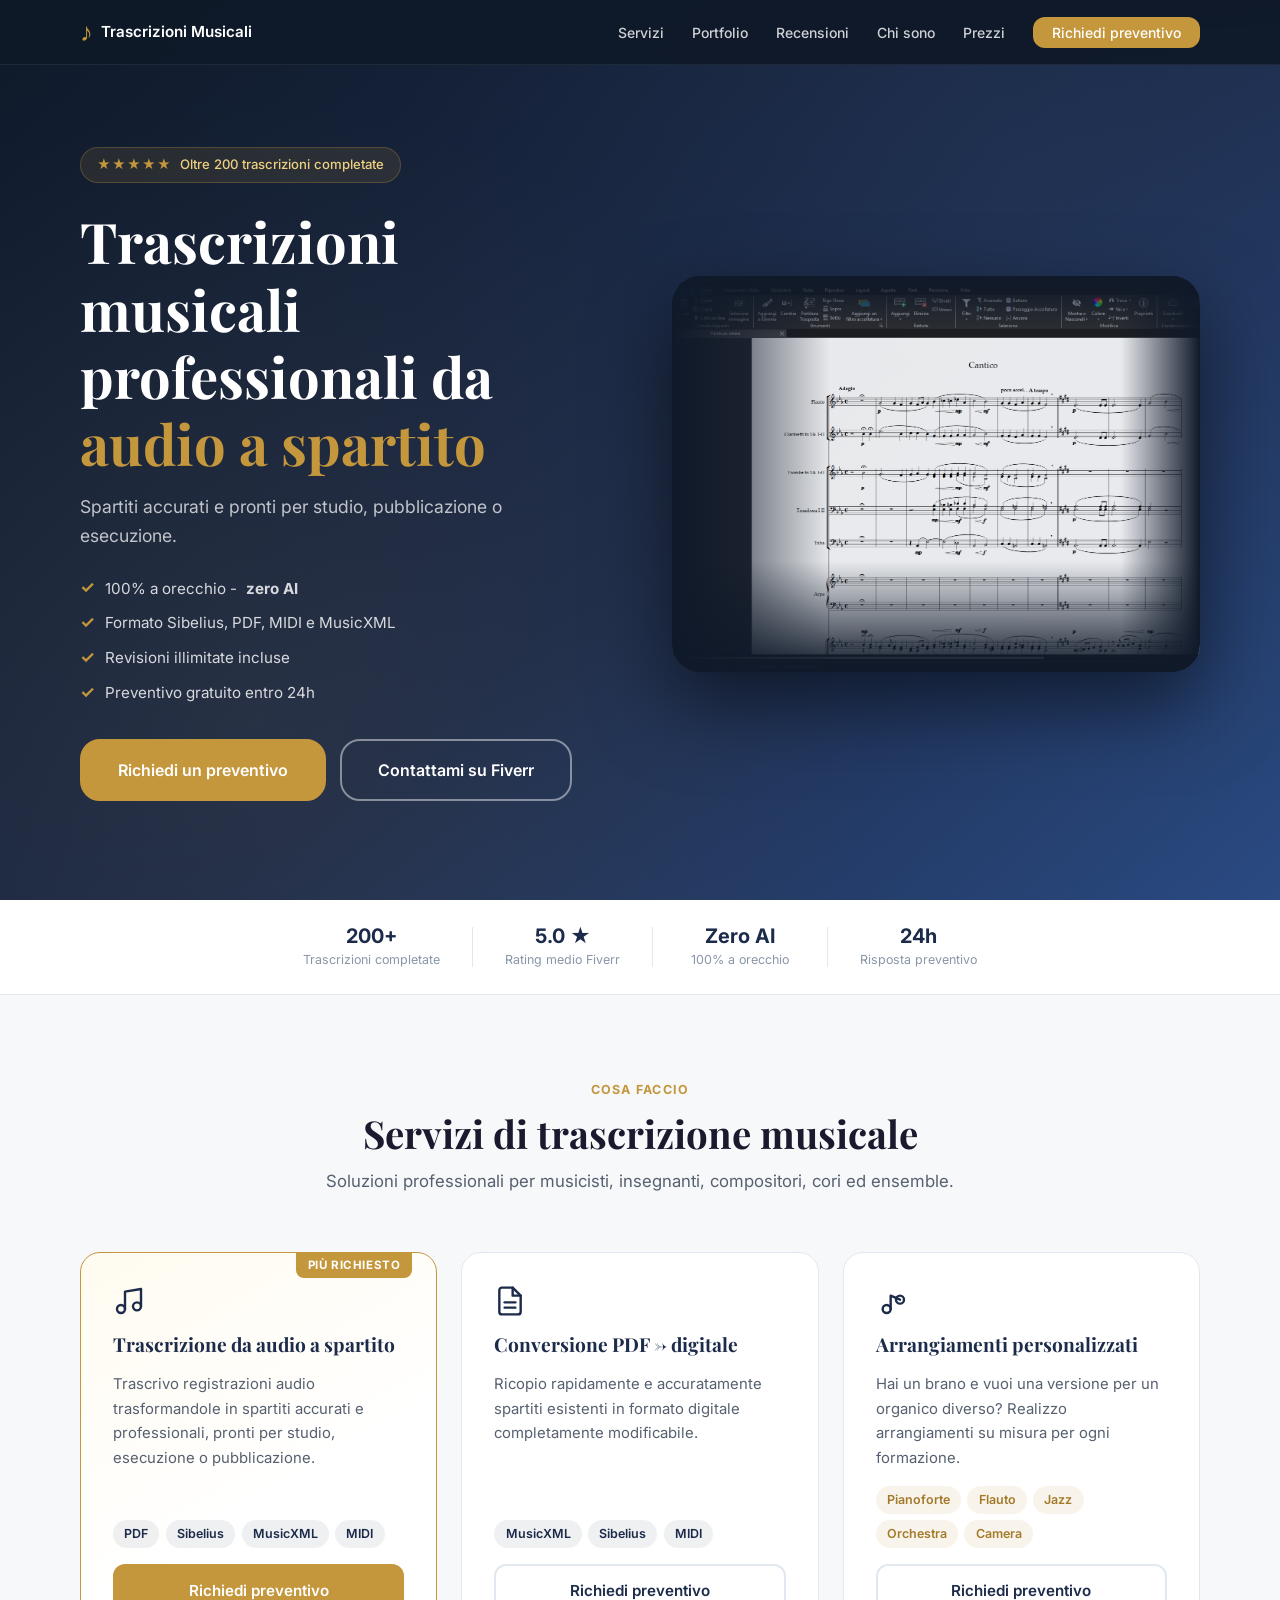
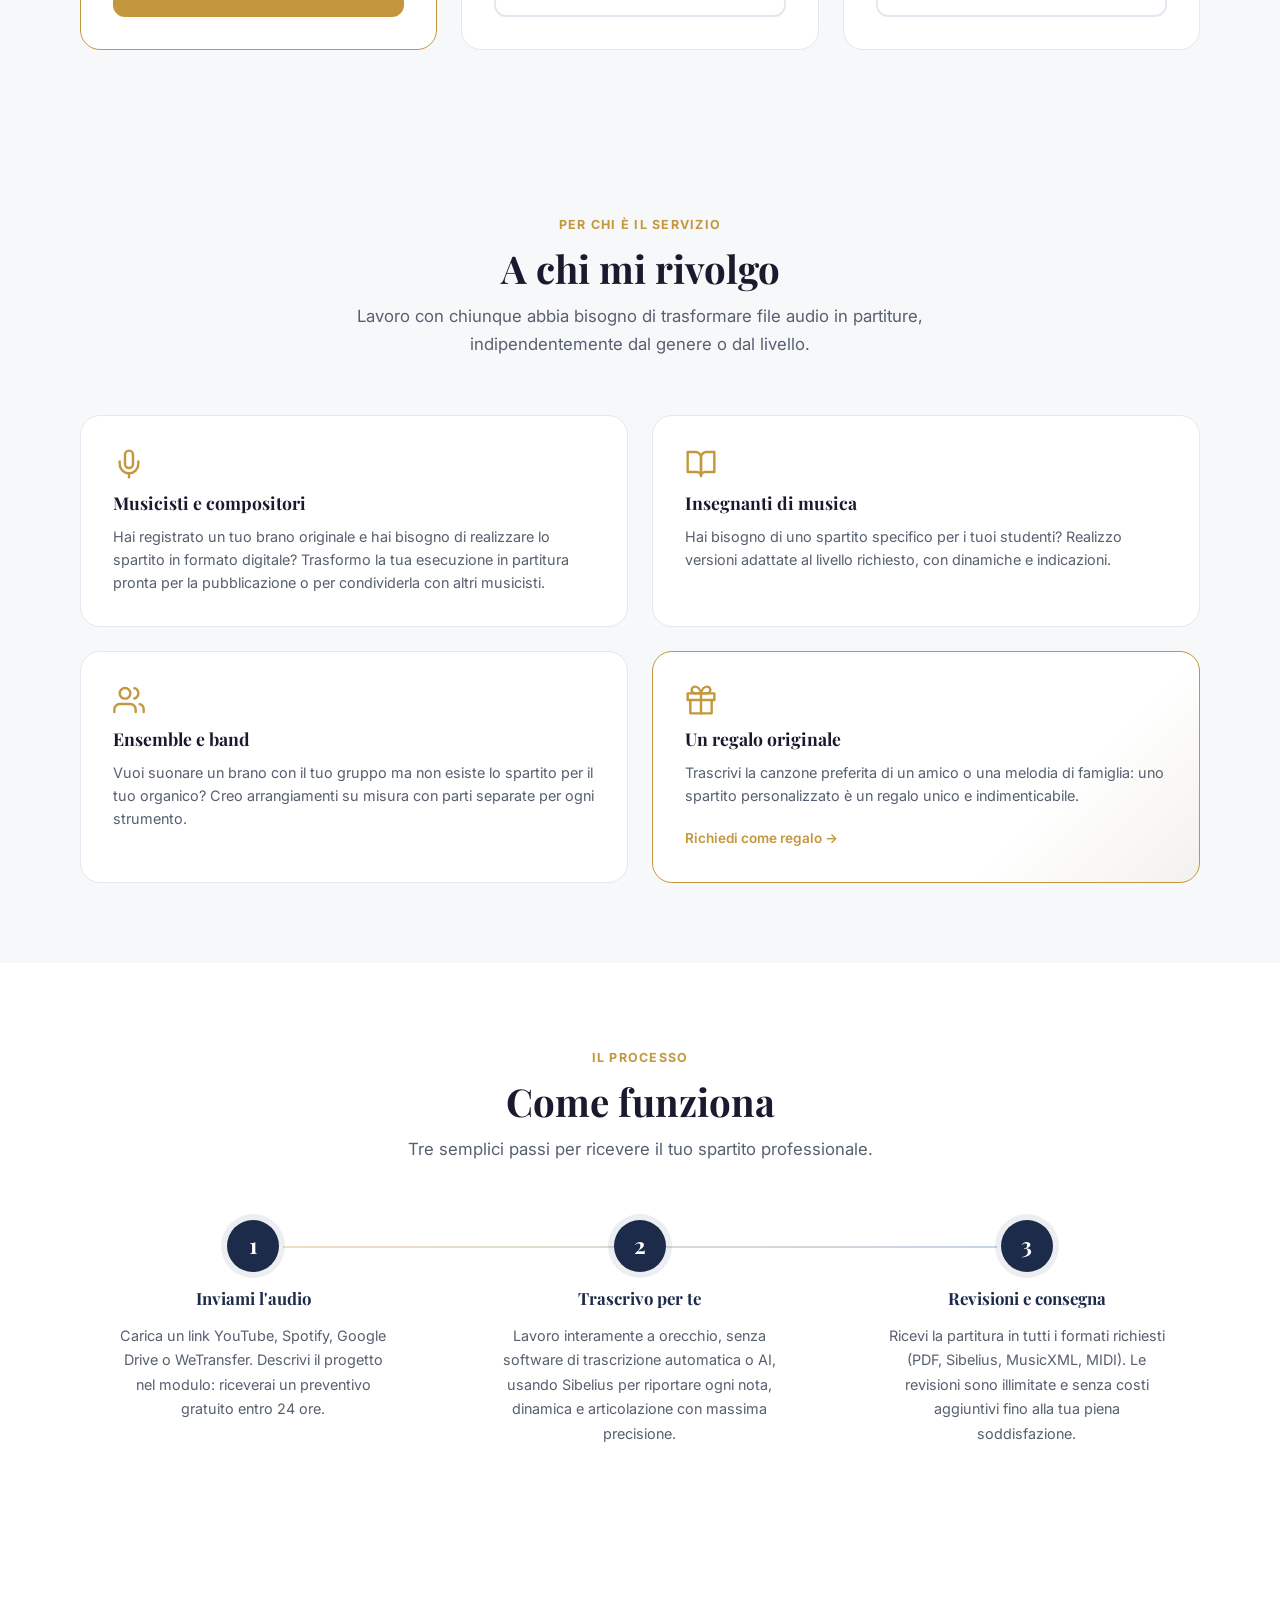
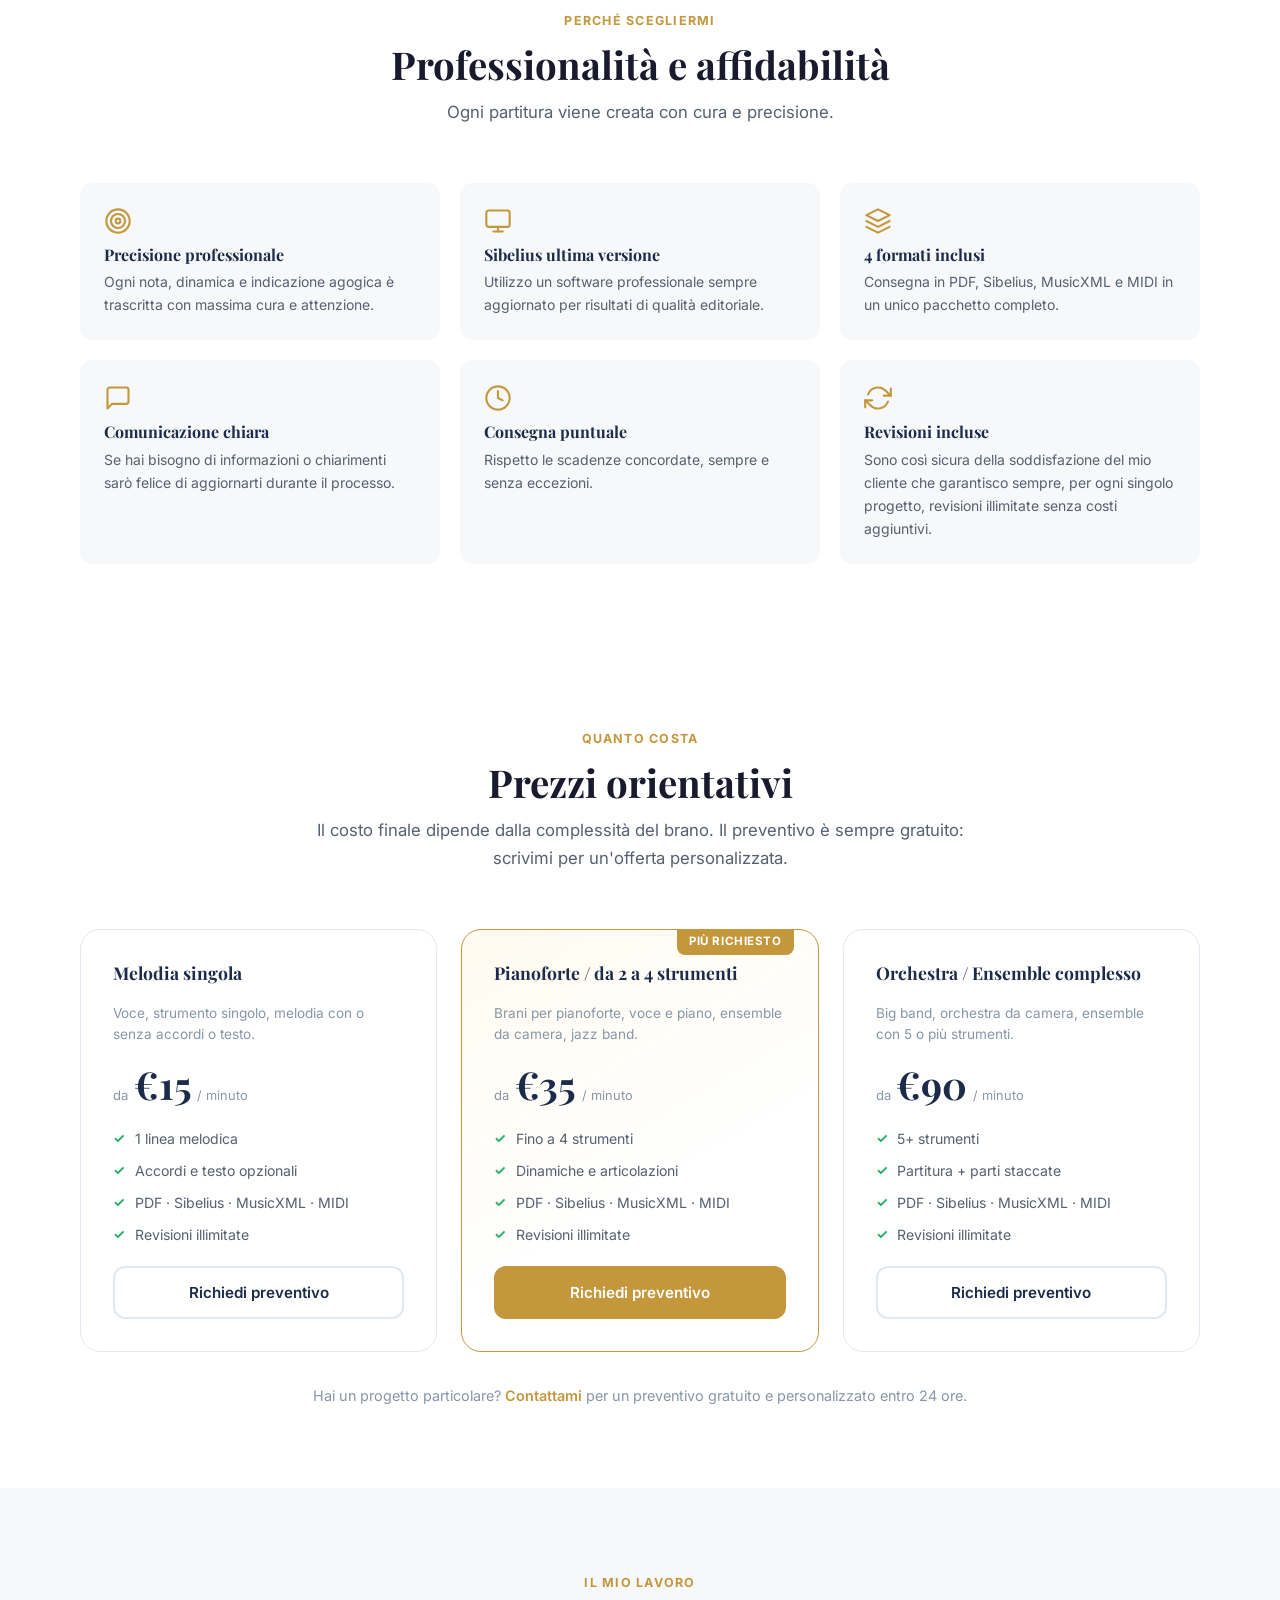
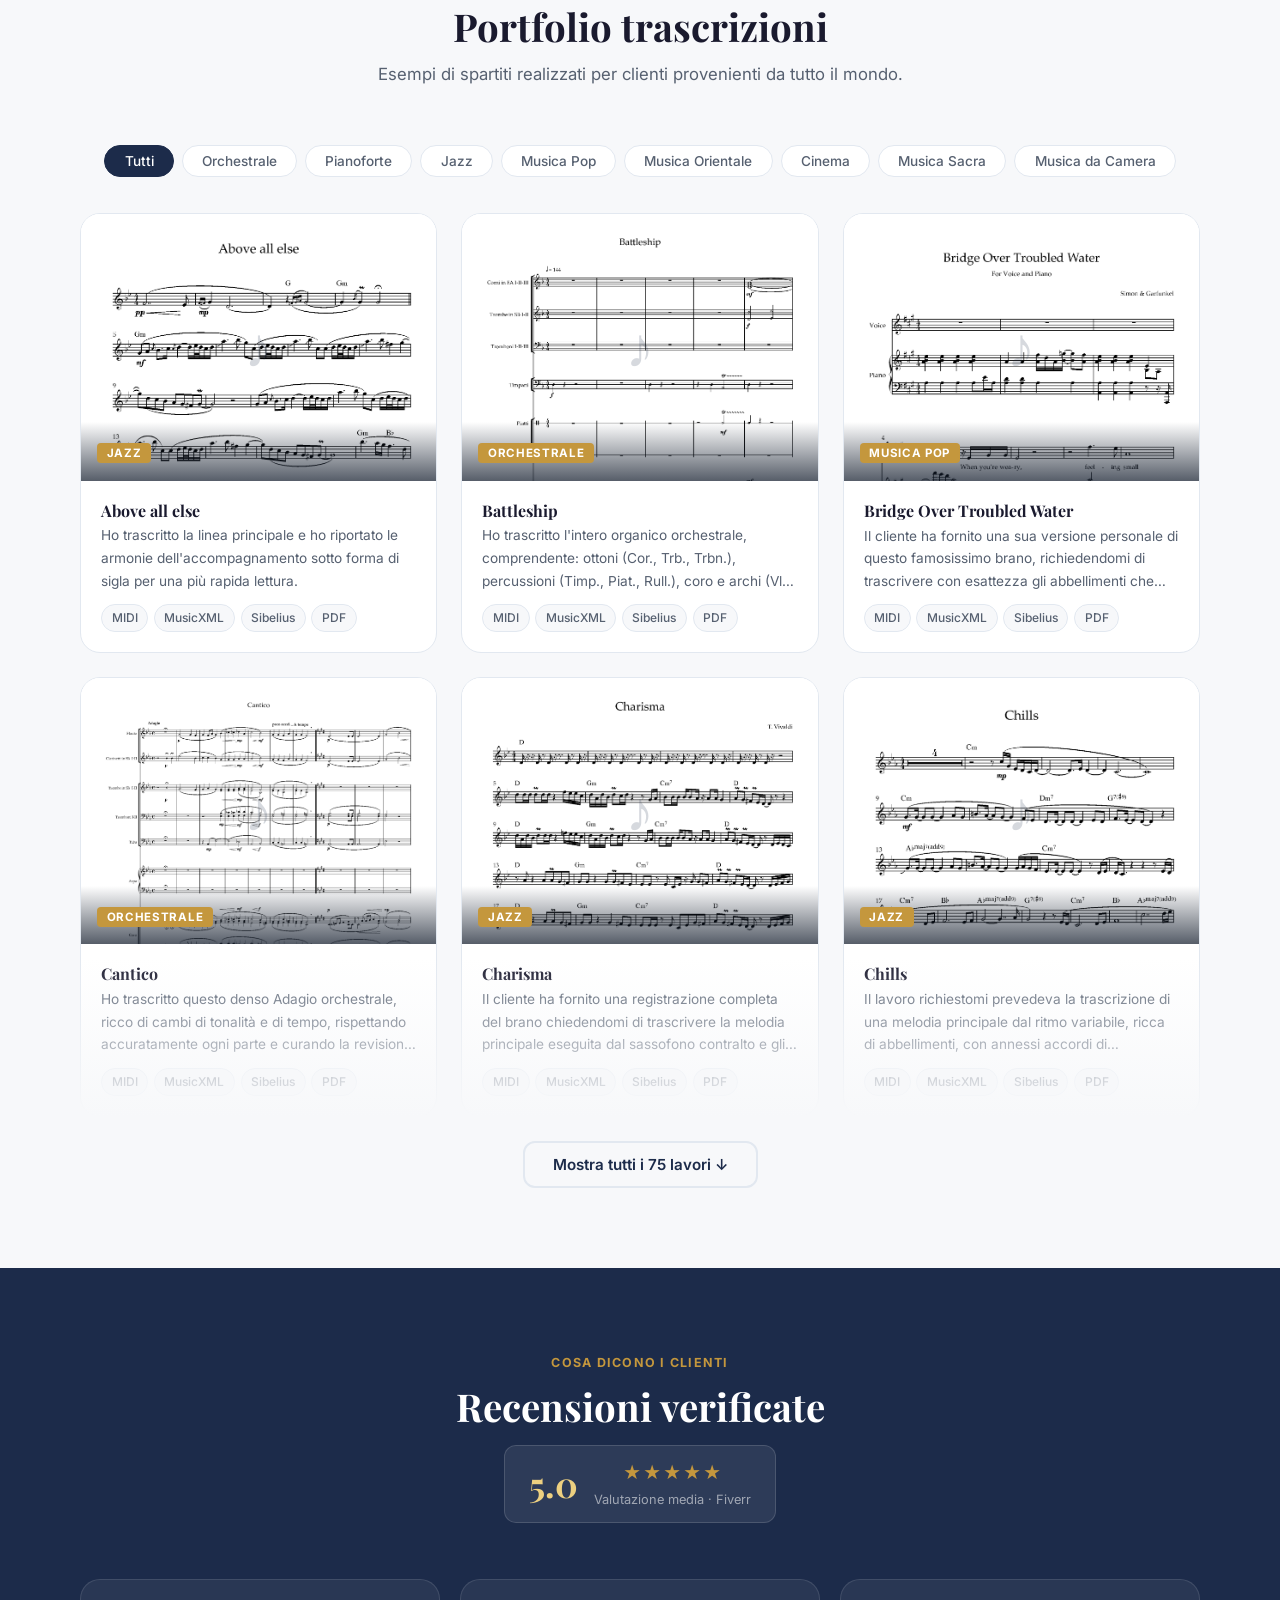
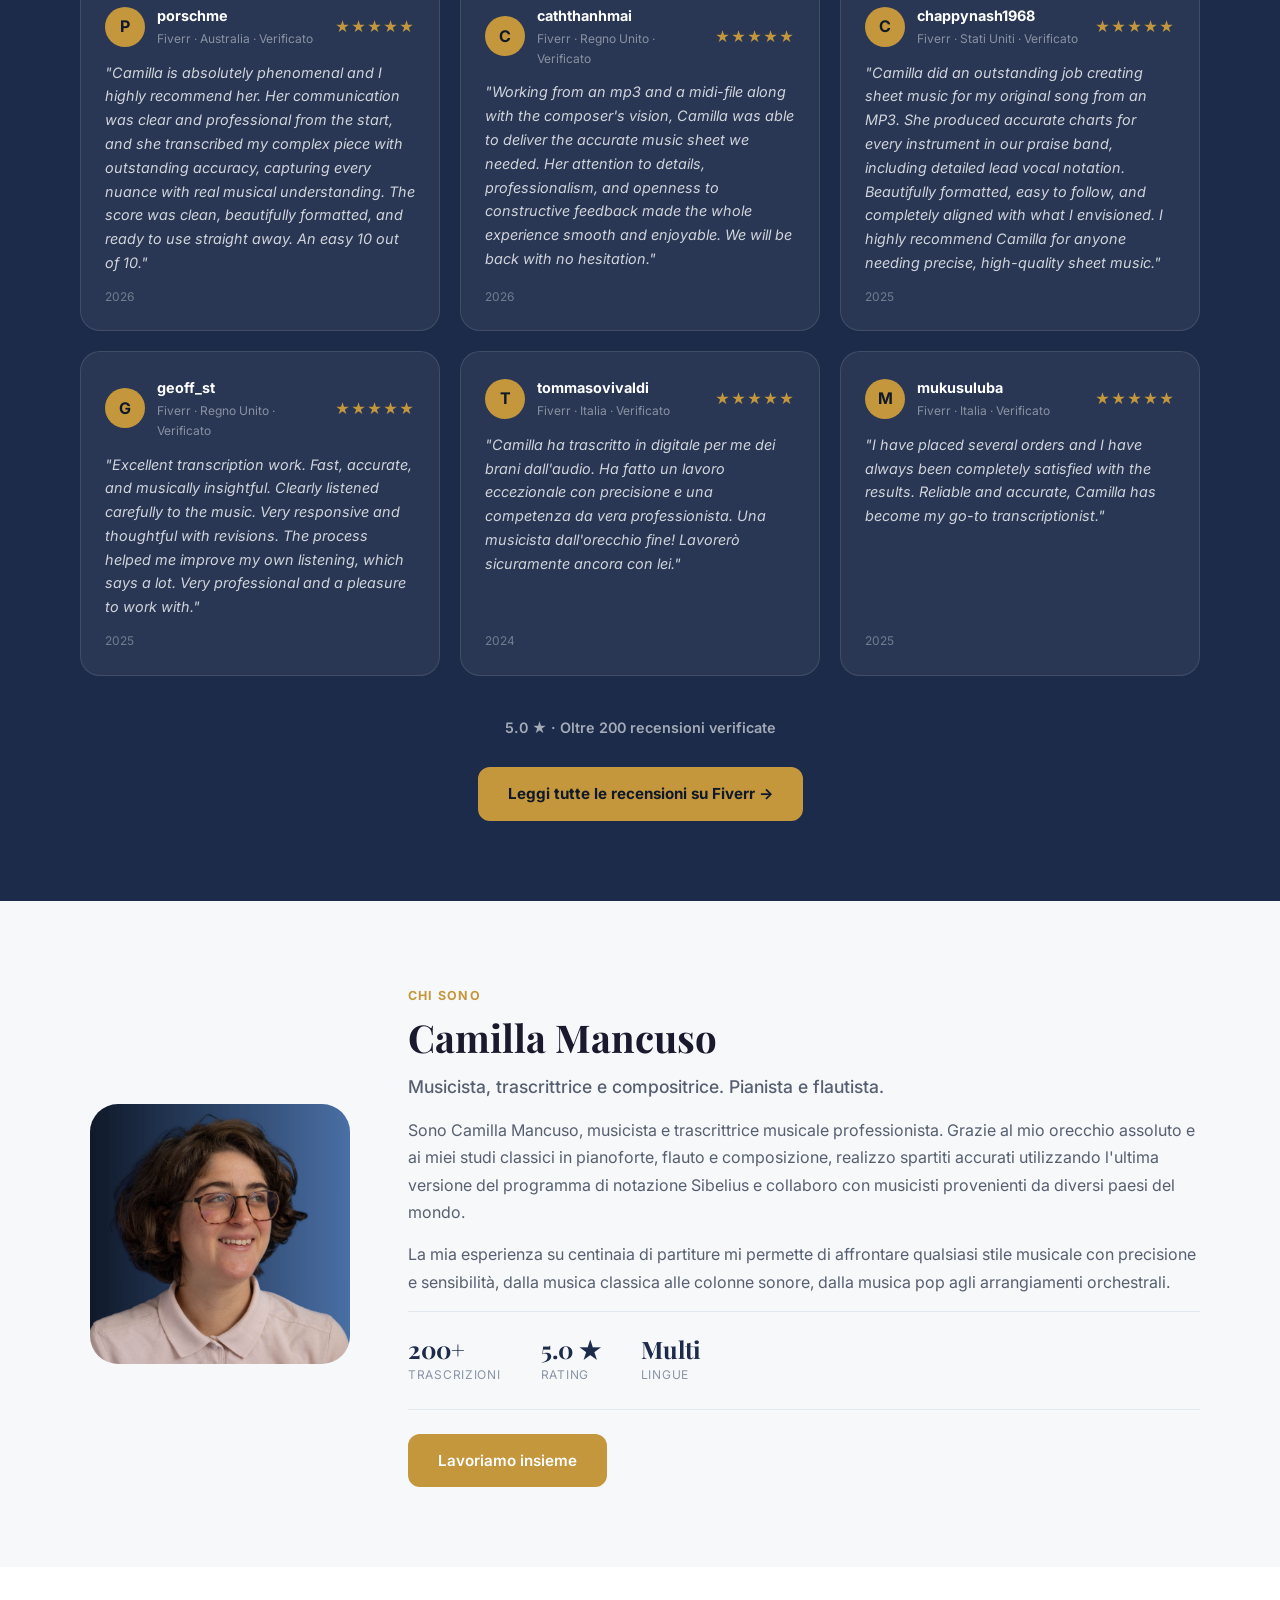
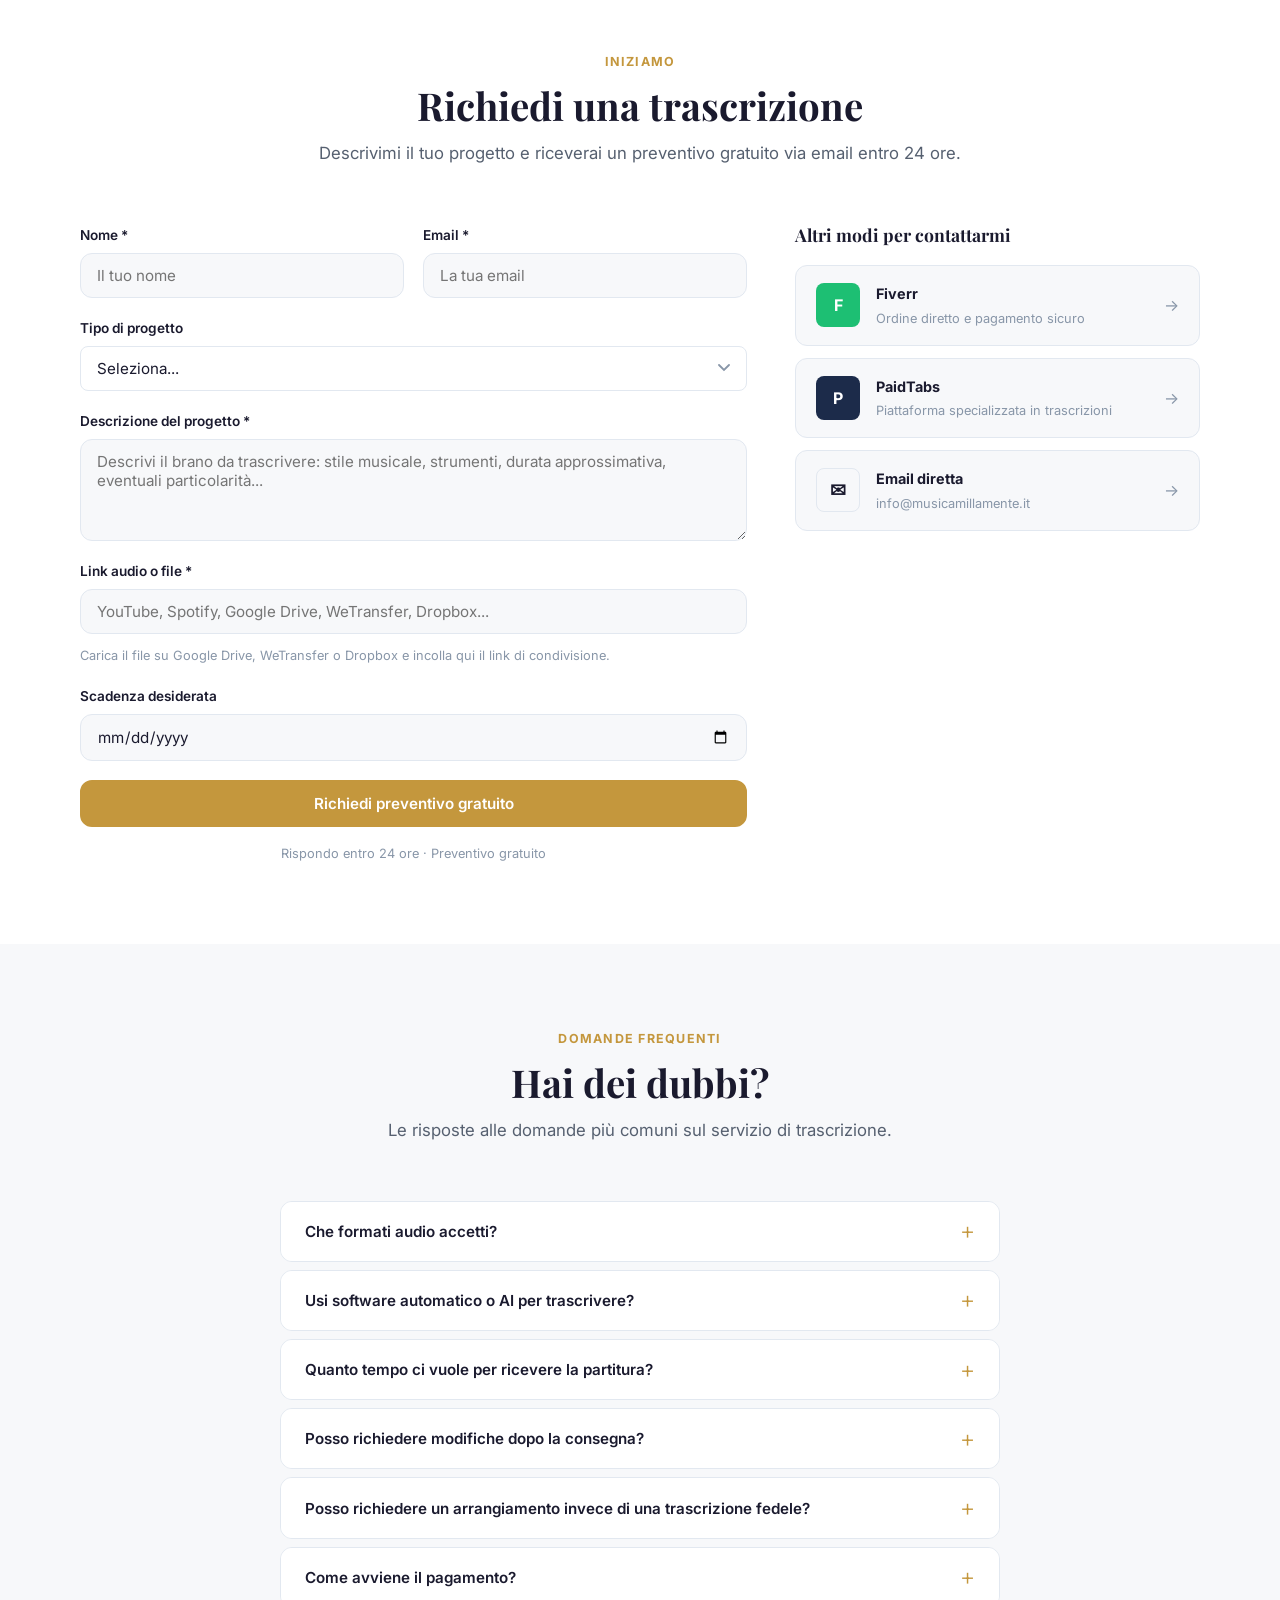
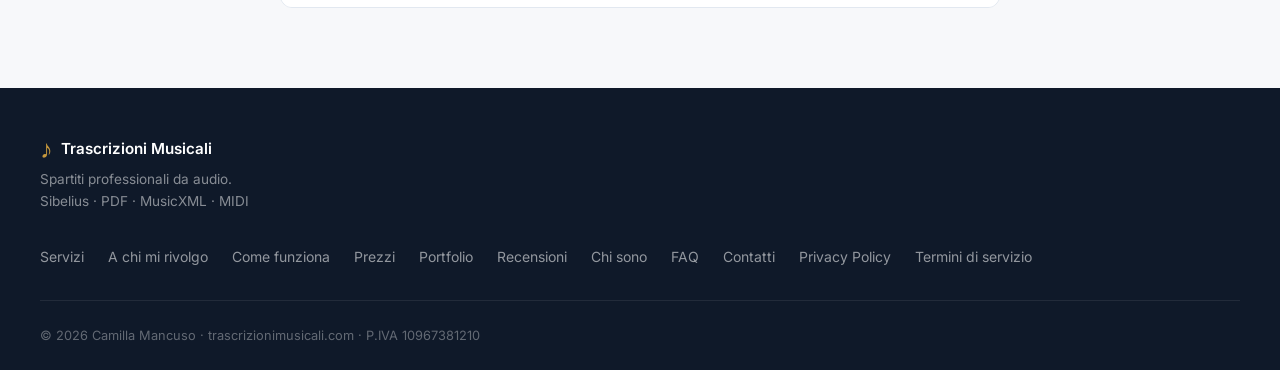
==== commit 33835bb0: "Aggiorna prezzi trascrizioni Co-Authored-By: Claude Sonnet 5 <noreply@anthropic.com>" ====
--- a/index.html
+++ b/index.html
@@ -310,7 +310,7 @@
           <p class="pricing-desc">Voce, strumento singolo, melodia con o senza accordi o testo.</p>
           <div class="pricing-price">
             <span class="price-from">da</span>
-            <span class="price-amount">€10</span>
+            <span class="price-amount">€15</span>
             <span class="price-note">/ minuto</span>
           </div>
           <ul class="pricing-features">
@@ -328,7 +328,7 @@
           <p class="pricing-desc">Brani per pianoforte, voce e piano, ensemble da camera, jazz band.</p>
           <div class="pricing-price">
             <span class="price-from">da</span>
-            <span class="price-amount">€25</span>
+            <span class="price-amount">€35</span>
             <span class="price-note">/ minuto</span>
           </div>
           <ul class="pricing-features">
@@ -345,7 +345,7 @@
           <p class="pricing-desc">Big band, orchestra da camera, ensemble con 5 o più strumenti.</p>
           <div class="pricing-price">
             <span class="price-from">da</span>
-            <span class="price-amount">€60</span>
+            <span class="price-amount">€90</span>
             <span class="price-note">/ minuto</span>
           </div>
           <ul class="pricing-features">
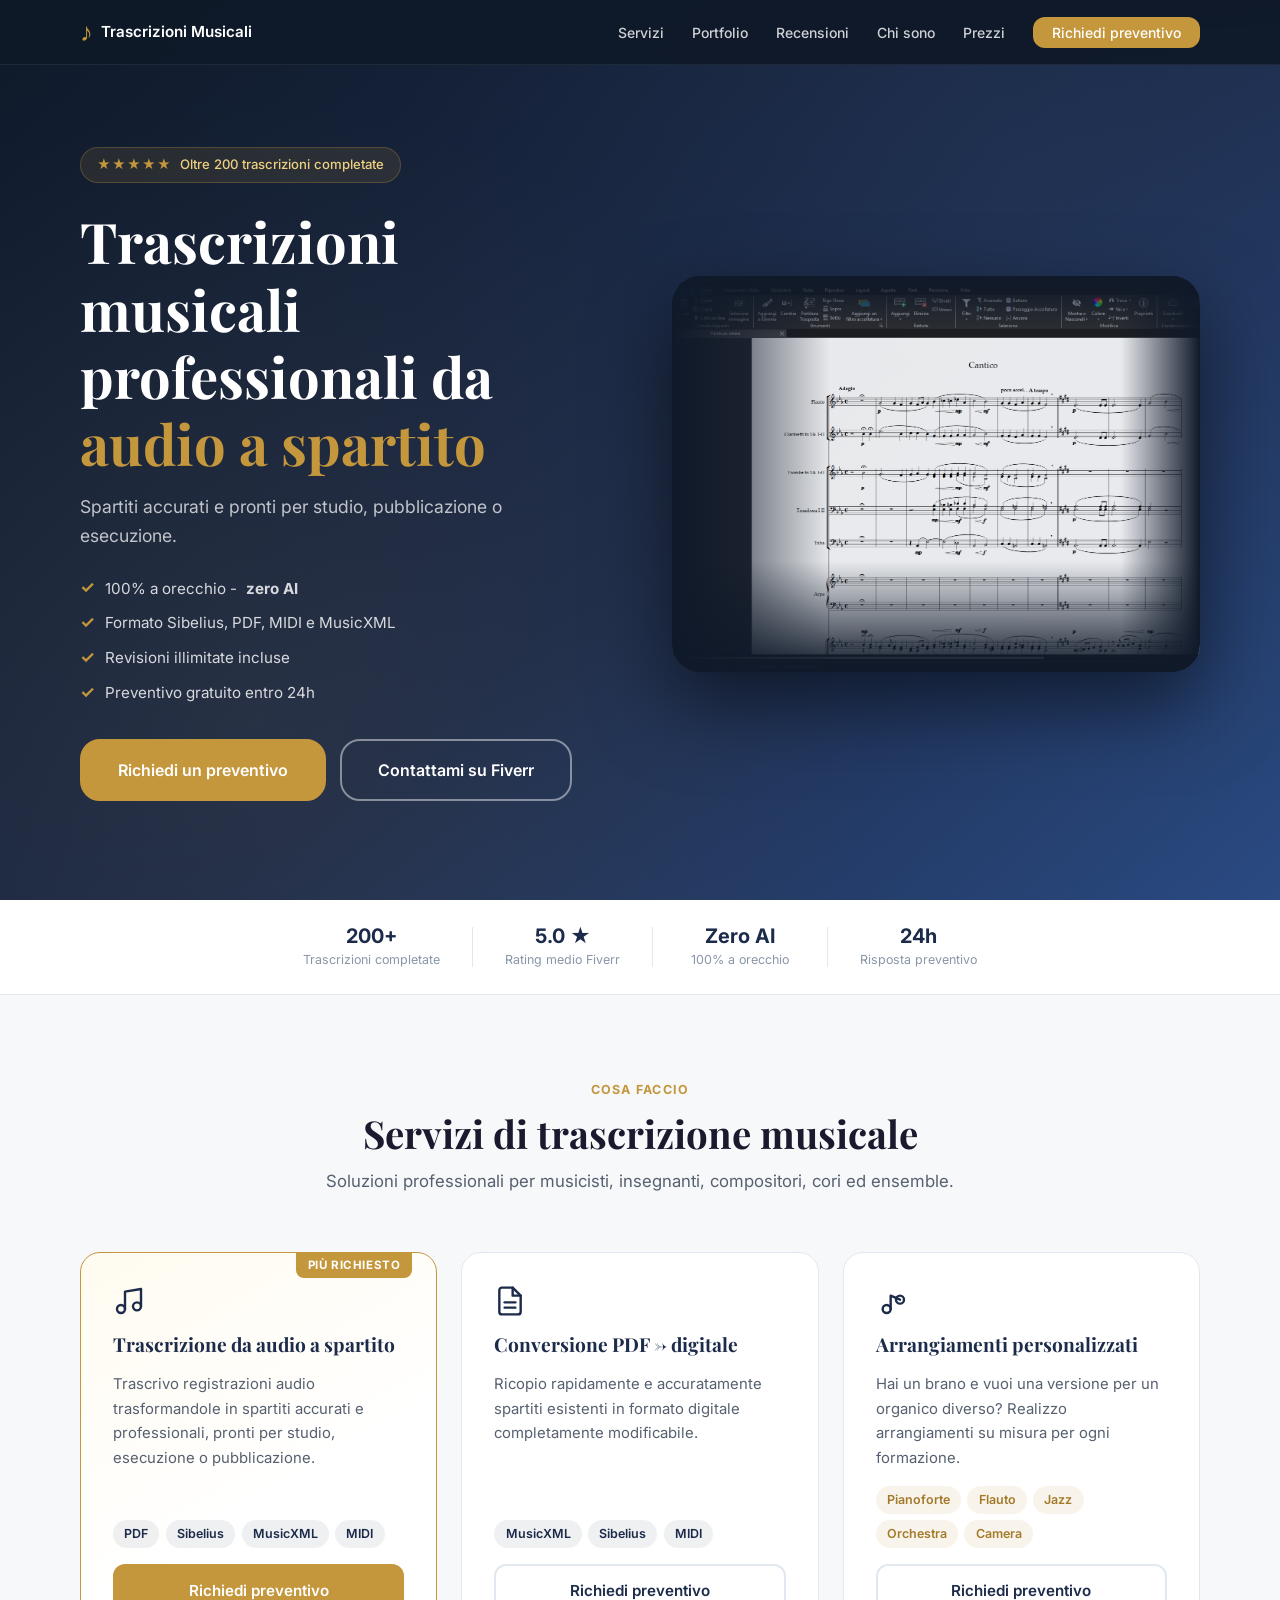
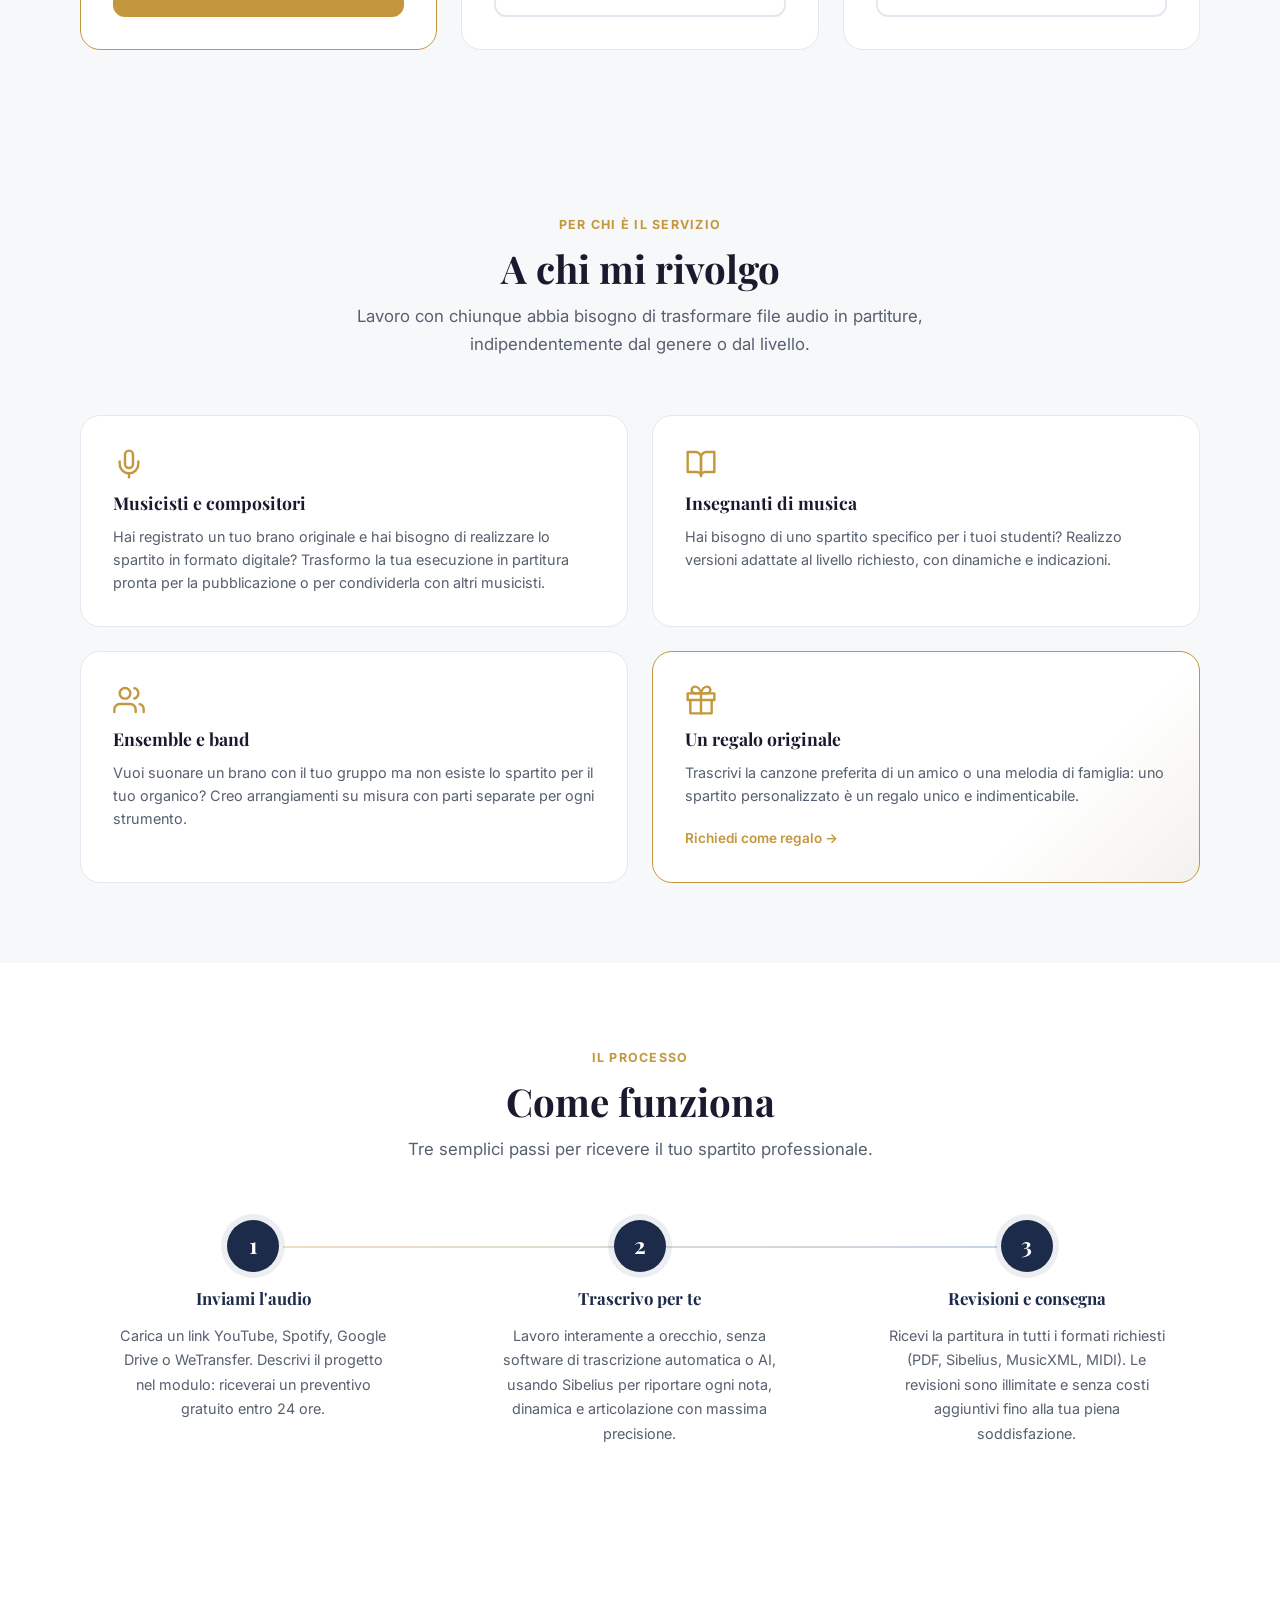
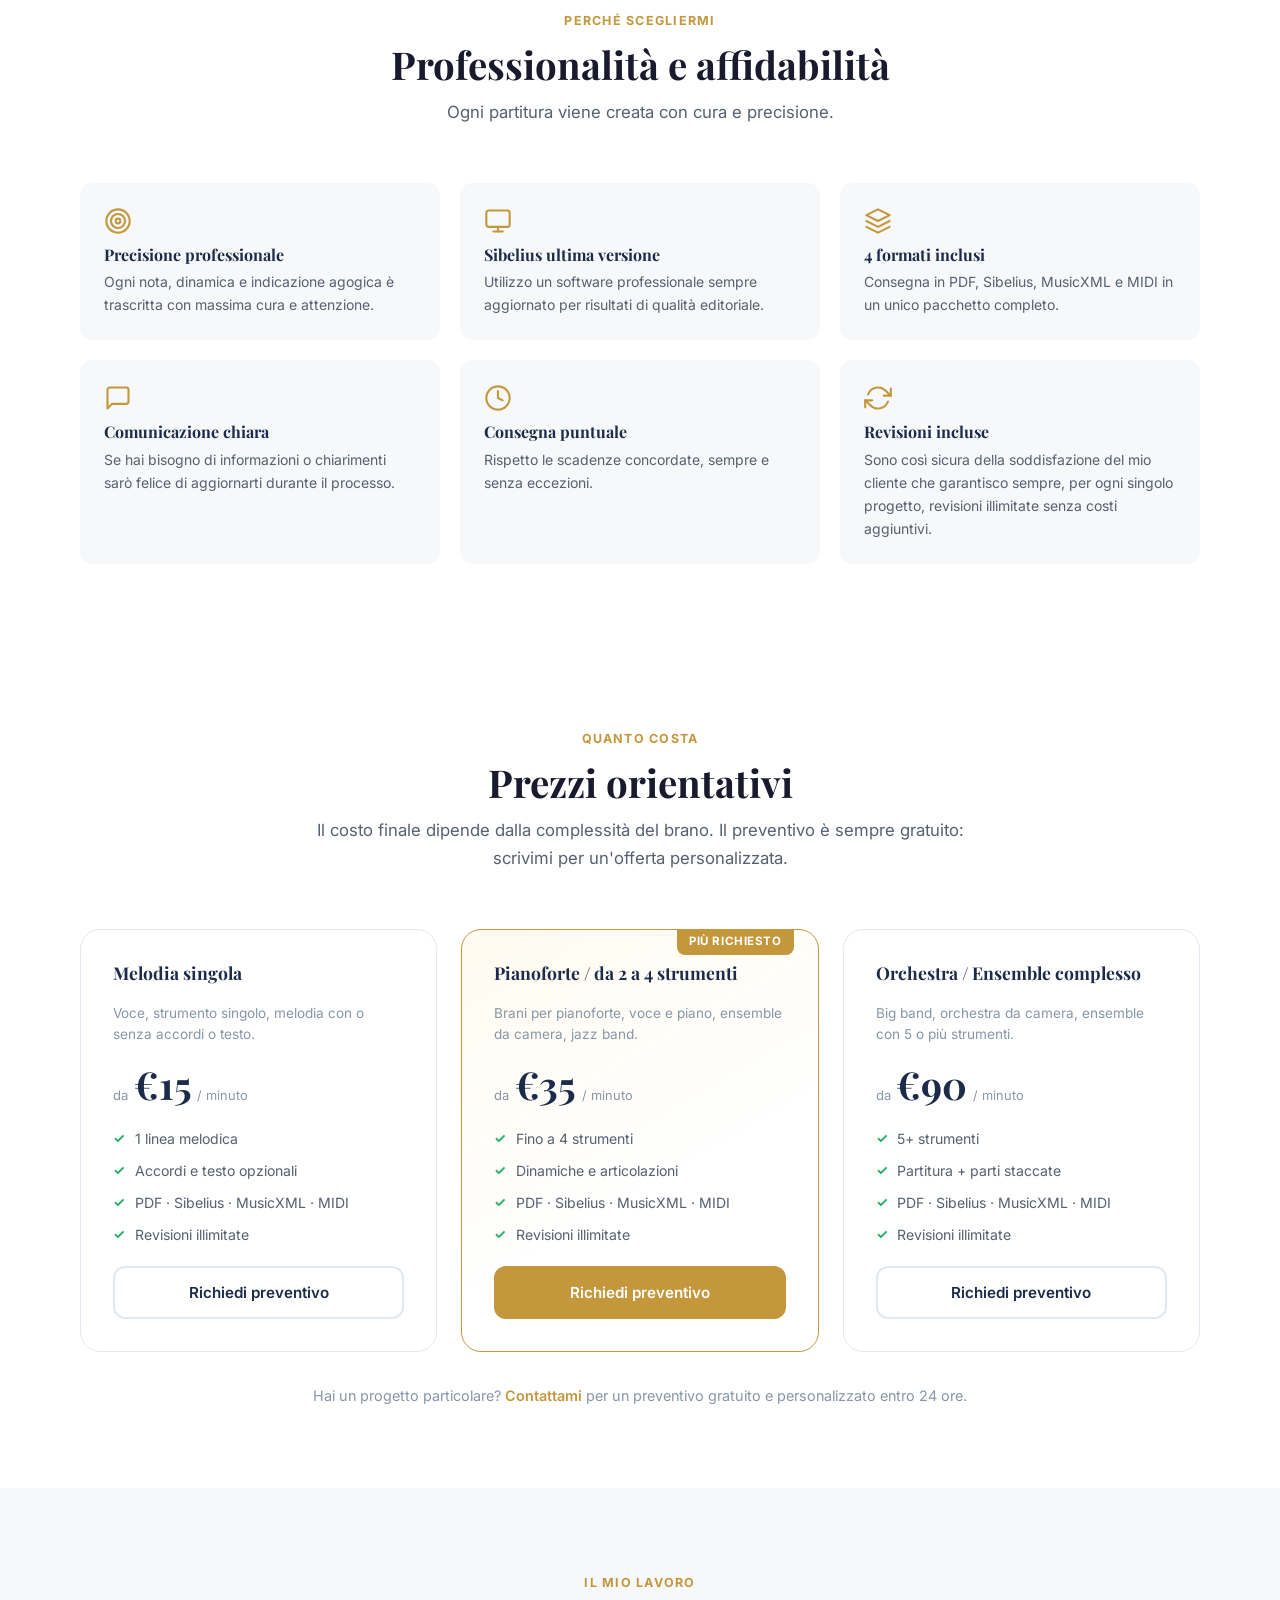
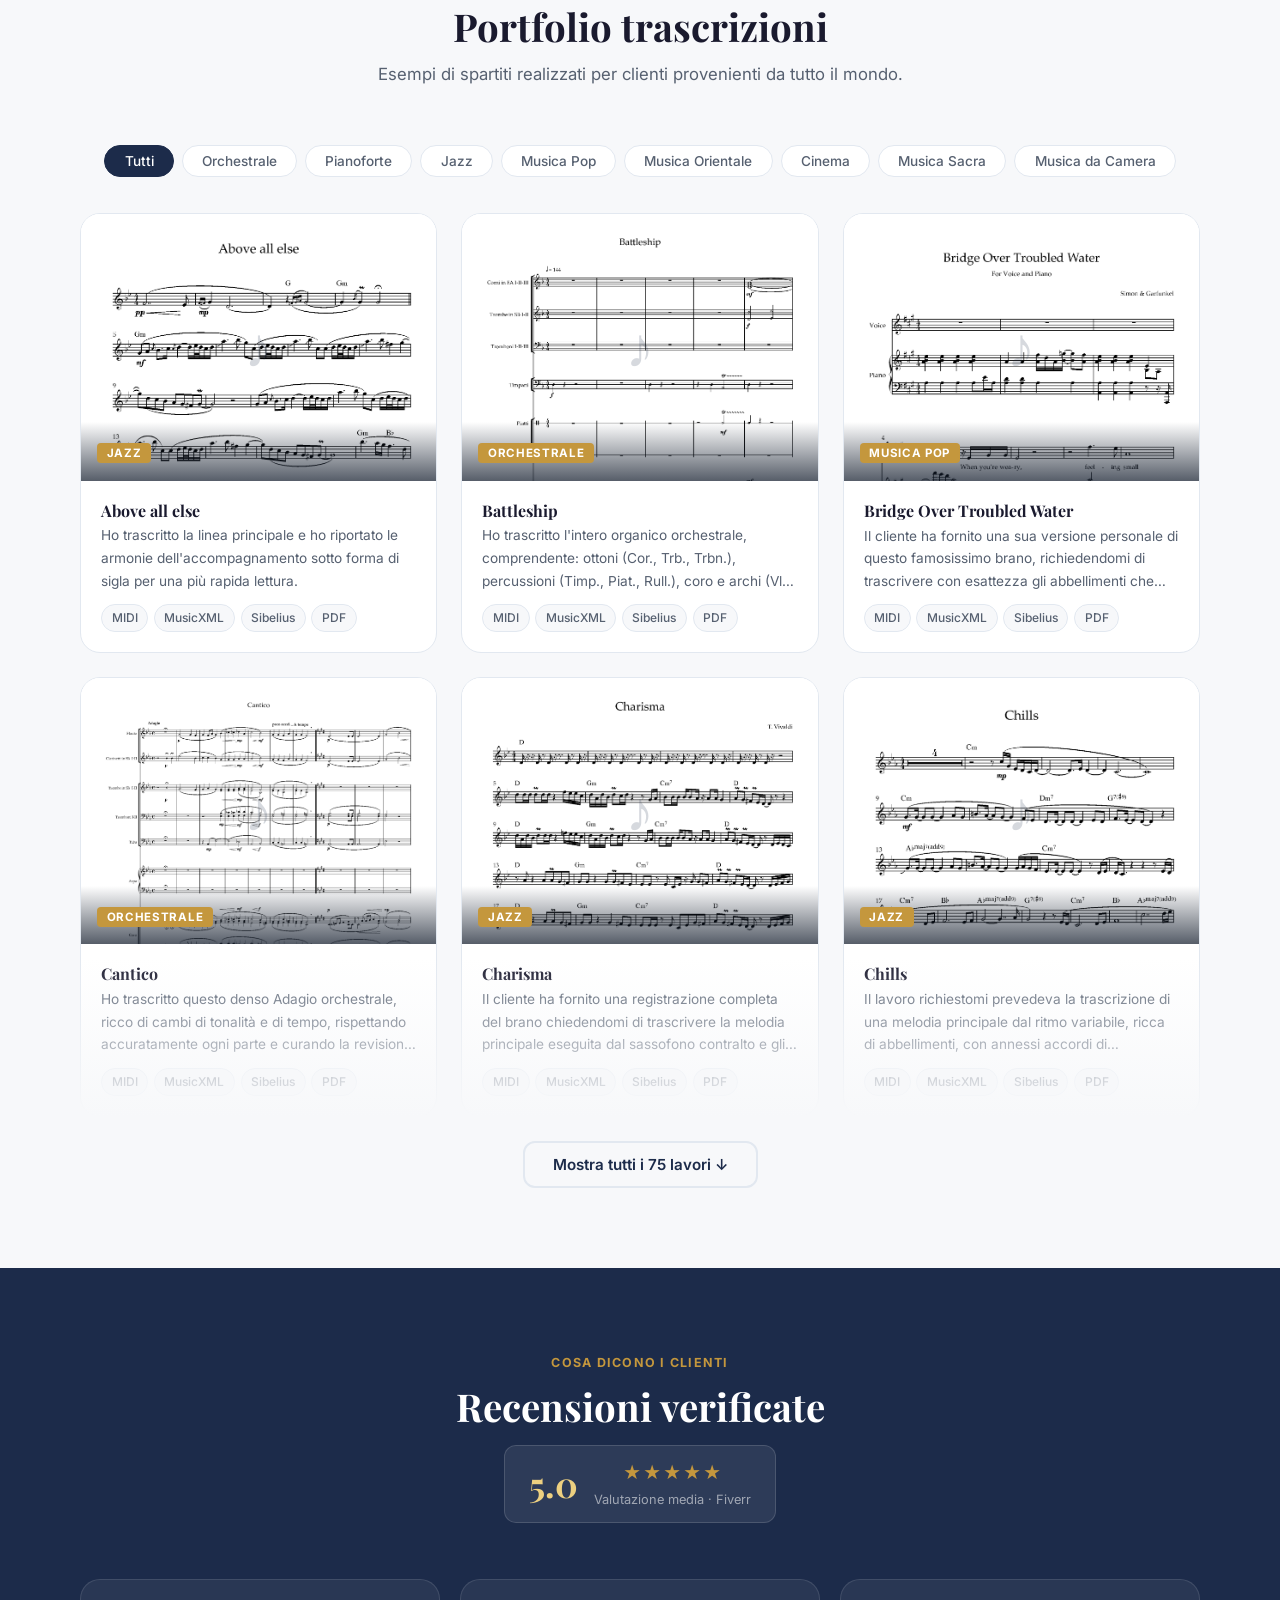
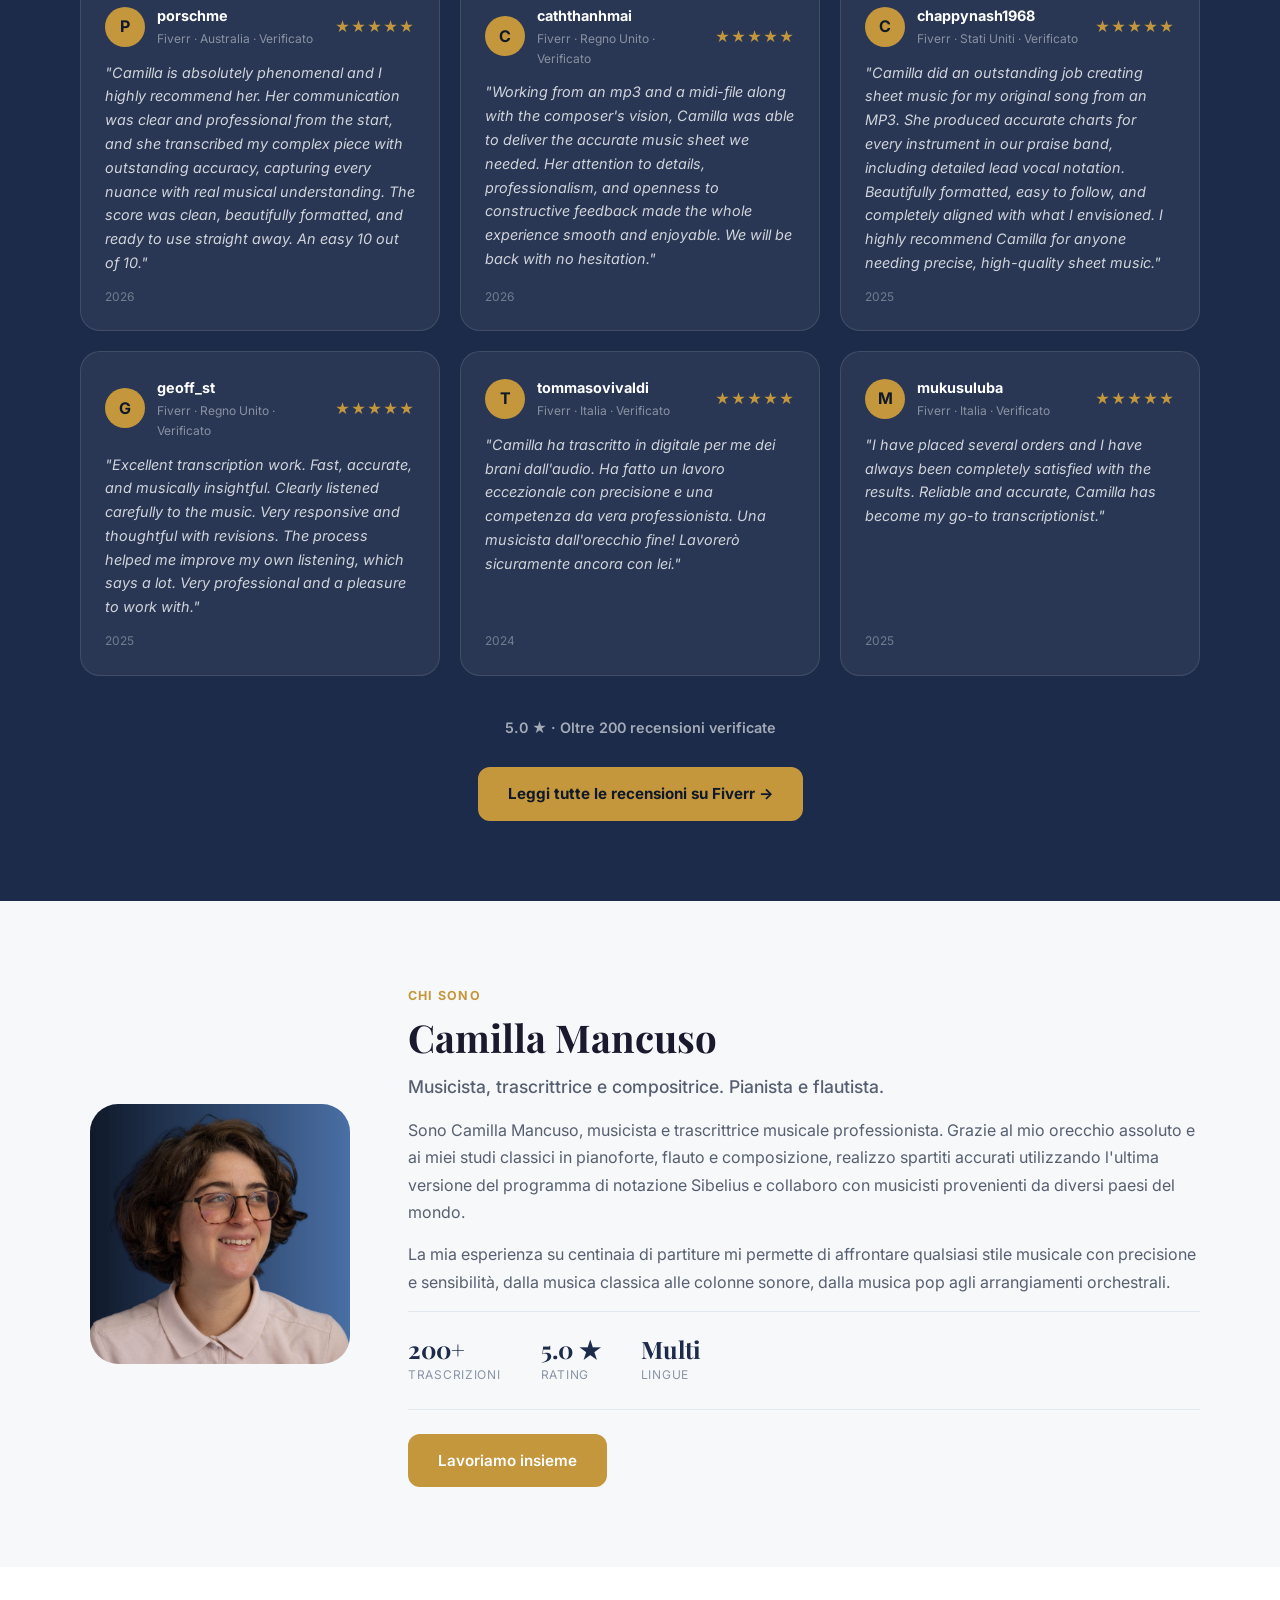
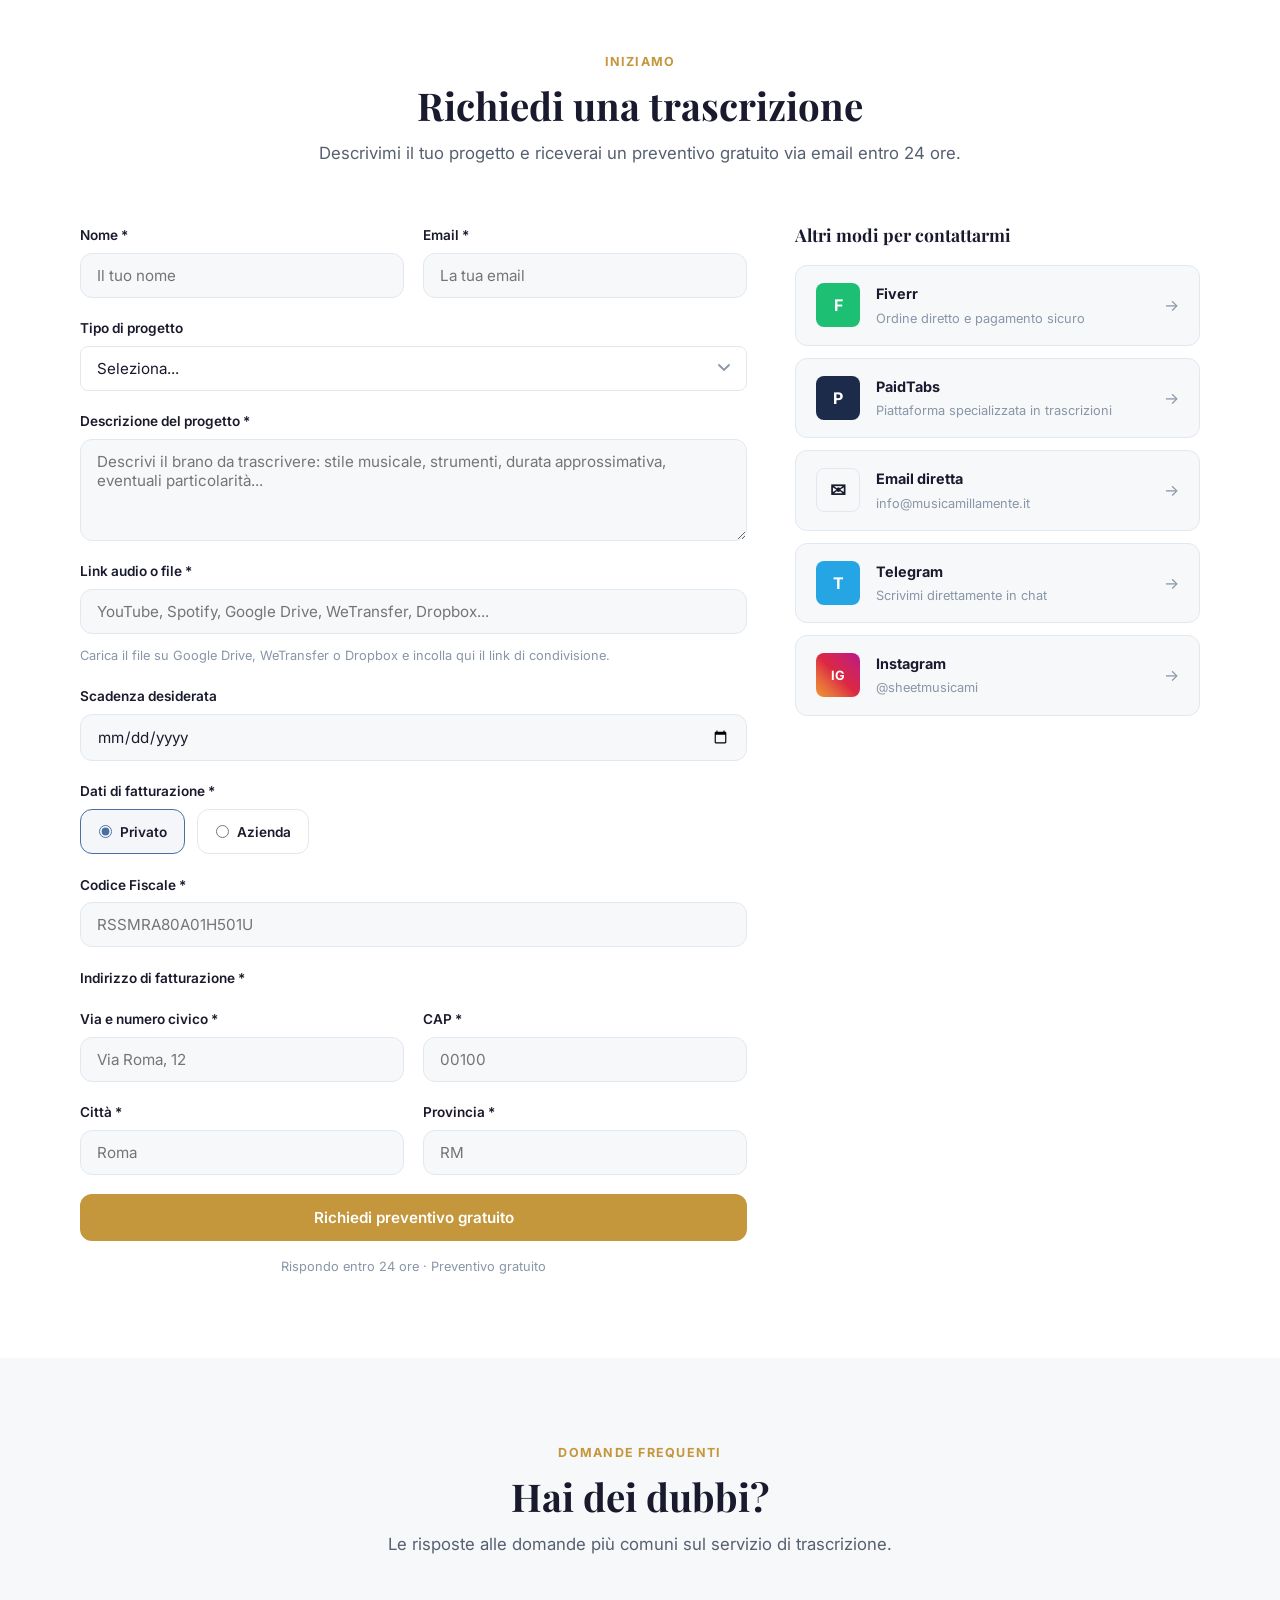
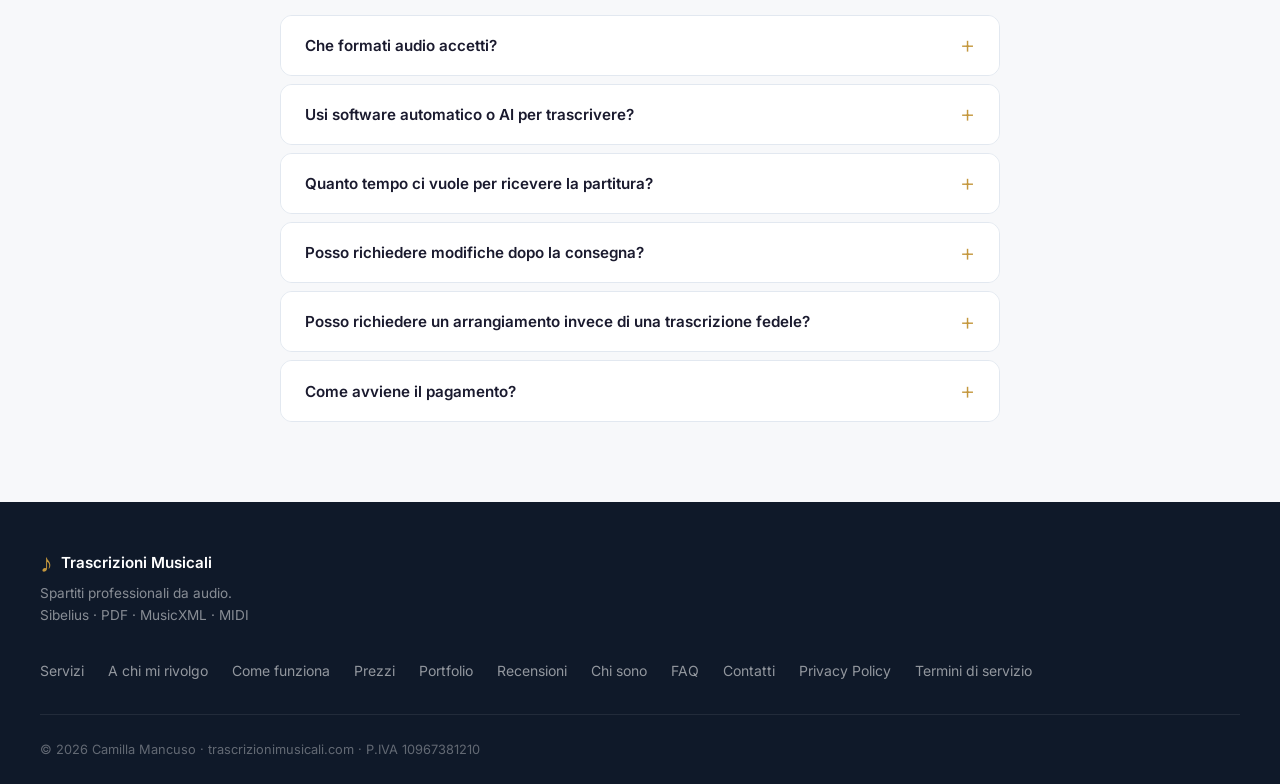
==== commit ea107f83: "Aggiungi dati di fatturazione al form e contatti social - Selettore Privato/Azienda nel modulo di co" ====
--- a/index.html
+++ b/index.html
@@ -1504,6 +1504,68 @@
               <input type="date" id="deadline" name="deadline">
             </div>
 
+            <div class="form-group">
+              <label>Dati di fatturazione *</label>
+              <div class="billing-toggle">
+                <label class="billing-option">
+                  <input type="radio" name="billing_type" value="privato" checked>
+                  <span>Privato</span>
+                </label>
+                <label class="billing-option">
+                  <input type="radio" name="billing_type" value="azienda">
+                  <span>Azienda</span>
+                </label>
+              </div>
+            </div>
+
+            <div class="billing-fields" id="billingPrivato">
+              <div class="form-group">
+                <label for="codice-fiscale">Codice Fiscale *</label>
+                <input type="text" id="codice-fiscale" name="codice_fiscale" placeholder="RSSMRA80A01H501U">
+              </div>
+            </div>
+
+            <div class="billing-fields" id="billingAzienda" style="display:none">
+              <div class="form-row">
+                <div class="form-group">
+                  <label for="ragione-sociale">Ragione Sociale *</label>
+                  <input type="text" id="ragione-sociale" name="ragione_sociale" placeholder="Nome dell'azienda">
+                </div>
+                <div class="form-group">
+                  <label for="piva">Partita IVA *</label>
+                  <input type="text" id="piva" name="partita_iva" placeholder="Partita IVA">
+                </div>
+              </div>
+              <div class="form-group">
+                <label for="sdi-pec">Codice SDI o PEC *</label>
+                <input type="text" id="sdi-pec" name="sdi_pec" placeholder="Codice destinatario (7 cifre) o indirizzo PEC">
+              </div>
+            </div>
+
+            <div class="form-group">
+              <label>Indirizzo di fatturazione *</label>
+            </div>
+            <div class="form-row">
+              <div class="form-group">
+                <label for="indirizzo-via">Via e numero civico *</label>
+                <input type="text" id="indirizzo-via" name="indirizzo_via" required placeholder="Via Roma, 12">
+              </div>
+              <div class="form-group">
+                <label for="indirizzo-cap">CAP *</label>
+                <input type="text" id="indirizzo-cap" name="indirizzo_cap" required placeholder="00100">
+              </div>
+            </div>
+            <div class="form-row">
+              <div class="form-group">
+                <label for="indirizzo-citta">Città *</label>
+                <input type="text" id="indirizzo-citta" name="indirizzo_citta" required placeholder="Roma">
+              </div>
+              <div class="form-group">
+                <label for="indirizzo-provincia">Provincia *</label>
+                <input type="text" id="indirizzo-provincia" name="indirizzo_provincia" required placeholder="RM" maxlength="2">
+              </div>
+            </div>
+
             <button type="submit" class="btn btn-primary btn-full" id="submitBtn">
               <span id="btnText">Richiedi preventivo gratuito</span>
               <span id="btnLoading" style="display:none">Invio in corso...</span>
@@ -1549,6 +1611,26 @@
               <div class="contact-card-text">
                 <strong>Email diretta</strong>
                 <span>info@musicamillamente.it</span>
+              </div>
+              <span class="contact-card-arrow">→</span>
+            </a>
+
+            <a href="https://t.me/musicamillamente"
+               target="_blank" rel="noopener noreferrer" class="contact-card">
+              <div class="contact-card-icon telegram">T</div>
+              <div class="contact-card-text">
+                <strong>Telegram</strong>
+                <span>Scrivimi direttamente in chat</span>
+              </div>
+              <span class="contact-card-arrow">→</span>
+            </a>
+
+            <a href="https://www.instagram.com/sheetmusicami/"
+               target="_blank" rel="noopener noreferrer" class="contact-card">
+              <div class="contact-card-icon instagram">IG</div>
+              <div class="contact-card-text">
+                <strong>Instagram</strong>
+                <span>@sheetmusicami</span>
               </div>
               <span class="contact-card-arrow">→</span>
             </a>
--- a/css/style.css
+++ b/css/style.css
@@ -939,6 +939,31 @@
 }
 .form-group textarea { resize: vertical; }
 
+/* Billing type toggle */
+.billing-toggle {
+  display: flex;
+  gap: .75rem;
+}
+.billing-option {
+  display: flex;
+  align-items: center;
+  gap: .5rem;
+  padding: .65rem 1.1rem;
+  border: 1.5px solid var(--border);
+  border-radius: var(--r);
+  cursor: pointer;
+  font-size: .9rem;
+  font-weight: 500;
+  color: var(--text);
+  transition: border-color .18s, background .18s;
+}
+.billing-option:has(input:checked) {
+  border-color: var(--secondary);
+  background: rgba(74,111,165,.06);
+}
+.billing-option input { accent-color: var(--secondary); }
+.billing-fields { display: flex; flex-direction: column; gap: 1.2rem; }
+
 /* File upload */
 .file-upload {
   position: relative;
@@ -1053,6 +1078,12 @@
 }
 .contact-card-icon.fiverr    { background: #1DBF73; color: #fff; }
 .contact-card-icon.paidtabs  { background: var(--primary); color: #fff; }
+.contact-card-icon.telegram  { background: #26A5E4; color: #fff; }
+.contact-card-icon.instagram {
+  background: linear-gradient(45deg, #f09433, #e6683c, #dc2743, #cc2366, #bc1888);
+  color: #fff;
+  font-size: .8rem;
+}
 .contact-card-icon.email     {
   background: var(--bg);
   border: 1.5px solid var(--border);
